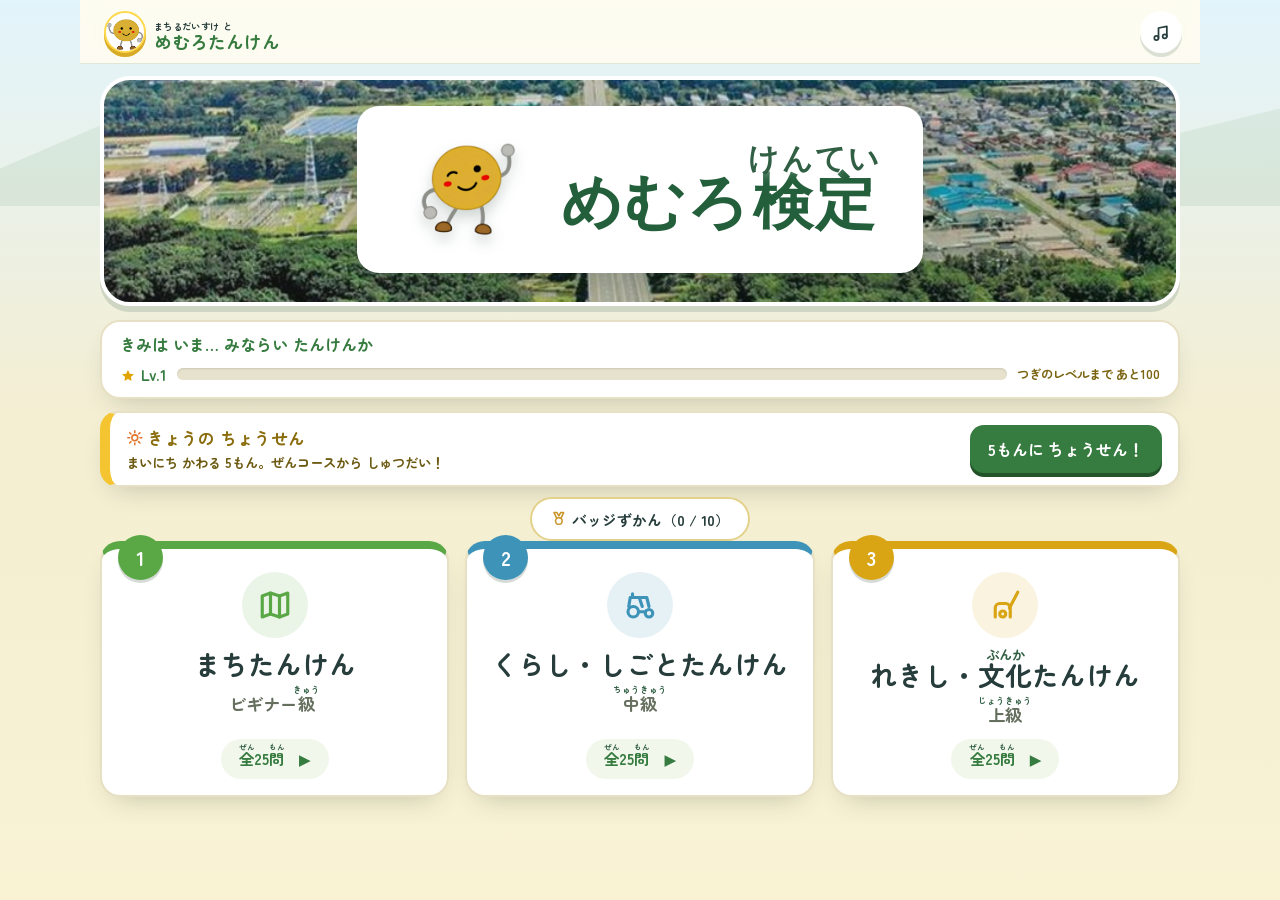
==== index.html @ 939198fa "Add files via upload" ====
<!doctype html>
<!-- ============================================================
  まちるだいすけと めむろたんけん (Phase 7・1ファイル完結版)
  この1ファイルに 見た目(CSS)・問題データ・ふりがな辞書・
  プログラムのすべてが入っています。写真は images フォルダ、
  オフライン対応は sw.js / manifest.webmanifest を使います。
  問題を直すときは「問題データ」の目印コメントを探してください。
  ============================================================ -->
<html lang="ja">
<head>
  <meta charset="utf-8">
  <meta name="viewport" content="width=device-width, initial-scale=1">
  <meta name="theme-color" content="#71b957">
  <title>まちるだいすけと めむろたんけん</title>
  <link rel="icon" type="image/png" href="icon-192.png">
  <link rel="apple-touch-icon" href="icon-192.png">
  <link rel="manifest" href="manifest.webmanifest">
  <style>
/* ============================================================
   まちるだいすけと めむろたんけん - 見た目の設定（CSS）
   ------------------------------------------------------------
   色を変えたいときは、下の :root の中の色コードを変えます。
   例) --grass: #70b957;  ← 草原の緑。#から始まる6桁が色の指定。
   ============================================================ */
:root {
  --grass: #70b957;
  --grass-dark: #367b3f;
  --cream: #fff8df;
  --sky: #8dd8ee;
  --corn: #ffd84d;
  --ink: #263d3b;
  --white: #fff;
  --red: #e96957;
  --shadow: 0 6px 0 rgba(39, 83, 61, .16);
}

* { box-sizing: border-box; }
[hidden] { display: none !important; }

html, body { min-height: 100%; }
body {
  margin: 0;
  color: var(--ink);
  background:
    linear-gradient(105deg, transparent 0 48%, rgba(107,172,78,.07) 48% 52%, transparent 52% 100%),
    linear-gradient(#dff6ff 0 34%, #f9f3d4 34% 100%);
  font-family: "Hiragino Maru Gothic ProN", "HG丸ｺﾞｼｯｸM-PRO", "UD Digi Kyokasho NK-R", Meiryo, sans-serif;
  font-size: 18px;
  font-weight: 700;
}

.sky {
  position: fixed;
  inset: 56px 0 auto;
  height: 150px;
  z-index: -1;
  opacity: .16;
  background: linear-gradient(180deg, #9fc79d, #79a884); /* 日高山脈のシルエット: しま模様→なだらかな緑へ(Phase 11) */
  clip-path: polygon(0 75%, 9% 42%, 17% 67%, 27% 25%, 39% 72%, 50% 35%, 63% 70%, 75% 18%, 87% 62%, 100% 35%, 100% 100%, 0 100%);
}

button { font: inherit; color: inherit; }
button:focus-visible, a:focus-visible { outline: 4px solid #1667c1; outline-offset: 3px; }
ruby { white-space: nowrap; ruby-align: center; }
h1, h2, p, button {
  line-break: strict;
  word-break: normal;
  word-break: keep-all;
  overflow-wrap: anywhere;
  text-wrap: pretty;
}
.skip-link { position: fixed; left: 8px; top: -60px; z-index: 99; background: #fff; padding: 10px; }
.skip-link:focus { top: 8px; }

.app-header {
  height: 64px;
  max-width: 1120px;
  margin: auto;
  padding: 8px 18px;
  display: flex;
  align-items: center;
  justify-content: space-between;
}
.brand { display: flex; gap: 8px; align-items: center; border: 0; background: transparent; text-align: left; cursor: pointer; line-height: 1.05; }
.brand-kicker { display: inline-block; font-size: .58rem; font-weight: 700; letter-spacing: .04em; }
.brand strong { color: var(--grass-dark); font-size: 1.12rem; font-weight: 800; }
.brand-mark { display: grid; place-items: center; width: 42px; height: 42px; overflow: hidden; background: #fff; border: 2px solid var(--corn); border-radius: 50%; box-shadow: 0 4px 0 #d9aa25; }
.brand-mark img { width: 115%; height: 115%; object-fit: contain; }
.icon-button { width: 42px; height: 42px; border: 0; border-radius: 50%; background: #fff; box-shadow: 0 4px 0 rgba(53,91,74,.17); cursor: pointer; }

main { min-height: calc(100vh - 64px); display: grid; place-items: center; padding: 8px 18px 18px; }
.screen { width: min(1080px, 100%); }
.top-screen { align-self: start; }
.hero {
  position: relative;
  display: grid;
  place-items: center;
  min-height: 230px;
  overflow: hidden;
  text-align: center;
  margin: 4px auto 14px;
  padding: 14px 28px 18px;
  border: 4px solid #fff;
  border-radius: 30px;
  box-shadow: var(--shadow);
  background:
    linear-gradient(110deg, rgba(255,255,255,.06), rgba(20,67,47,.24)),
    url("images/memuro-aerial.jpg") center 45% / cover no-repeat;
}
.hero::after {
  content: none;
}
.hero-center {
  position: relative;
  z-index: 1;
  display: grid;
  grid-template-columns: auto 1fr;
  align-items: center;
  width: fit-content;
  max-width: 92%;
  padding: 15px clamp(22px, 4vw, 42px);
  border: 1px solid rgba(255,255,255,.82);
  border-radius: 22px;
  text-align: left;
  background: linear-gradient(
    90deg,
    rgba(255,255,255,.18) 0%,
    rgba(255,255,255,.58) 23%,
    rgba(255,255,255,.66) 50%,
    rgba(255,255,255,.58) 77%,
    rgba(255,255,255,.18) 100%
  );
  box-shadow: 0 14px 34px rgba(24,52,43,.22);
  -webkit-backdrop-filter: blur(12px) saturate(1.12);
  backdrop-filter: blur(12px) saturate(1.12);
}
.hero-mascot {
  width: 116px;
  height: 116px;
  object-fit: contain;
  margin-right: clamp(14px, 3vw, 30px);
  filter: drop-shadow(0 7px 7px rgba(28,64,48,.22));
}
.eyebrow { margin: 0 0 4px; color: var(--grass-dark); font-size: .92rem; letter-spacing: .1em; }
h1 { margin: 0; line-height: 1.17; font-size: clamp(1.55rem, 4vw, 2.55rem); }
h1 span { color: inherit; }
.hero h1 {
  display: grid;
  gap: 2px;
  max-width: 760px;
  color: #245f3b;
  font-family: "Hiragino Maru Gothic ProN", "HG丸ｺﾞｼｯｸM-PRO", "UD Digi Kyokasho NK-R", Meiryo, sans-serif;
  font-size: clamp(2.45rem, 5.2vw, 3.75rem);
  line-height: 1.02;
  text-shadow: 0 1px 10px rgba(255,255,255,.92);
  font-feature-settings: "palt";
}
.hero-title-place {
  font-size: .54em;
  font-weight: 700;
  letter-spacing: .18em;
  color: #397250;
}
.hero-title-main {
  font-size: 1em;
  font-weight: 900;
  letter-spacing: .035em;
  white-space: nowrap;
}
.hero h1::after {
  content: none;
}

.level-grid { display: grid; grid-template-columns: repeat(3, 1fr); gap: 16px; }
.level-card {
  position: relative;
  min-height: 178px;
  padding: 23px 16px 16px;
  border: 3px solid rgba(255,255,255,.75);
  border-radius: 27px;
  box-shadow: var(--shadow);
  cursor: pointer;
  display: flex;
  flex-direction: column;
  align-items: center;
  transition: transform .15s, box-shadow .15s;
}
.level-icon { font-size: 2.2rem; filter: drop-shadow(0 3px 0 rgba(255,255,255,.65)); }
.level-card:hover { transform: translateY(-4px); box-shadow: 0 10px 0 rgba(39,83,61,.14); }
.level-card:active { transform: translateY(3px); box-shadow: 0 3px 0 rgba(39,83,61,.18); }
.beginner { background: #c9ed9d; }
.intermediate { background: #b8e8f4; }
.advanced { background: #ffe47a; }
.level-stamp { position: absolute; top: -12px; left: 16px; width: 45px; height: 45px; display: grid; place-items: center; border-radius: 50%; background: #fff; color: var(--grass-dark); font-size: 1.25rem; border: 3px dashed currentColor; transform: rotate(-8deg); }
.level-name { margin-top: 10px; font-size: clamp(1.3rem, 2.35vw, 1.68rem); line-height: 1.18; }
.level-sub { min-height: 1.5em; font-size: 1.08rem; margin: 5px 0 12px; }
.level-meta { margin-top: auto; padding: 8px 18px; background: rgba(255,255,255,.77); border-radius: 999px; font-size: .95rem; }
.resume-area { text-align: center; margin: -5px 0 10px; }
.resume-button { border: 0; border-radius: 999px; padding: 9px 22px; background: #fff; color: var(--grass-dark); box-shadow: 0 4px 0 rgba(39,83,61,.14); cursor: pointer; }

.quiz-screen { max-width: 900px; }
.progress-row { display: grid; grid-template-columns: 1fr auto 1fr; align-items: center; margin-bottom: 5px; }
.progress-row p { margin: 0; }
#questionCounter { font-size: 1.18rem; }
#scoreChip { justify-self: end; background: var(--corn); border-radius: 999px; padding: 5px 13px; }
.back-button { justify-self: start; border: 0; background: transparent; cursor: pointer; }
.progress-track { height: 9px; overflow: hidden; background: rgba(255,255,255,.8); border-radius: 999px; margin-bottom: 9px; }
#progressBar { height: 100%; width: 4%; background: linear-gradient(90deg, var(--grass), #a6d55e); border-radius: inherit; transition: width .3s; }
.question-card { background: rgba(255,255,255,.94); border: 4px solid #fff; border-radius: 27px; padding: clamp(12px, 2vw, 20px); box-shadow: var(--shadow); }
.question-main { display: grid; grid-template-columns: 1.25fr .75fr; gap: 18px; align-items: center; min-height: 155px; }
.course-label { display: inline-block; margin: 0 0 8px; padding: 5px 11px; color: var(--grass-dark); background: #e1f4ce; border-radius: 999px; font-size: .9rem; }
#questionText {
  margin: 0;
  font-size: clamp(1.55rem, 3.5vw, 2.25rem);
  line-height: 1.5;
  transition: font-size .18s ease;
}
#questionText.is-long { font-size: clamp(1.38rem, 3vw, 1.95rem); }
#questionText.is-very-long { font-size: clamp(1.2rem, 2.6vw, 1.68rem); }
.image-frame { margin: 0; height: 155px; overflow: hidden; border-radius: 19px; background: #edf4e7; border: 3px solid #e4eecf; }
.image-frame img { width: 100%; height: 100%; object-fit: cover; transition: filter .45s ease, opacity .45s ease, transform .45s ease; }
.image-frame img.map-focus { object-position: center 8%; }
.image-frame figcaption { position: absolute; right: 6px; bottom: 5px; padding: 3px 7px; color: #fff; background: rgba(24,55,42,.78); border-radius: 999px; font-size: .58rem; }
.image-frame { position: relative; }
.image-curtain {
  position: absolute;
  inset: 0;
  z-index: 2;
  display: grid;
  place-content: center;
  gap: 4px;
  text-align: center;
  color: var(--grass-dark);
  background:
    radial-gradient(circle at 20% 20%, rgba(255,255,255,.85) 0 4px, transparent 5px),
    linear-gradient(145deg, #fff8c8, #dff1c9);
  transition: opacity .35s ease, transform .35s ease;
}
.image-curtain span { font-size: 2rem; }
.image-curtain strong { font-size: .82rem; line-height: 1.35; }
.image-frame.is-covered img { filter: blur(12px); opacity: .22; transform: scale(1.08); }
.image-frame.is-covered figcaption { opacity: 0; }
.image-frame.is-revealed img { animation: photoReveal .48s ease both; }
.image-frame.is-revealed .image-curtain { opacity: 0; transform: scale(.9); pointer-events: none; }
@keyframes photoReveal {
  from { opacity: .2; transform: scale(1.08); }
  to { opacity: 1; transform: scale(1); }
}
.question-main.no-image { grid-template-columns: 1fr; min-height: 115px; text-align: center; }
.choice-list { display: grid; gap: 9px; margin-top: 12px; }
.choice-button {
  width: 100%;
  min-height: 60px;
  border: 2px solid #dbe8d2;
  border-radius: 17px;
  background: #f9fff5;
  box-shadow: 0 4px 0 #d7e3d0;
  cursor: pointer;
  text-align: left;
  padding: 10px 17px;
  font-size: 1.12rem;
  display: flex;
  align-items: center;
  gap: 12px;
  transition: transform .1s;
}
.choice-button { -webkit-tap-highlight-color: transparent; }
.choice-text {
  min-width: 0;
  line-height: 1.4;
}
.choice-button.is-long-choice { font-size: 1.02rem; }
.choice-button.is-very-long-choice { font-size: .93rem; }
@media (hover: hover) and (pointer: fine) {
  .choice-button:hover { background: #fff6c6; transform: translateY(-1px); }
}
.choice-button:active { transform: translateY(3px); box-shadow: 0 1px 0 #d7e3d0; }
.choice-button:disabled { cursor: default; }
.choice-letter { flex: 0 0 34px; width: 34px; height: 34px; display: grid; place-items: center; border-radius: 50%; color: #fff; background: var(--grass); }
.choice-button.correct { background: #dff4d1; border-color: var(--grass); }
.choice-button.wrong { background: #ffe6dd; border-color: var(--red); }
.feedback { margin: 10px auto 0; max-width: 720px; padding: 8px 16px; border-radius: 18px; background: #fff7c9; display: flex; align-items: center; gap: 10px; box-shadow: 0 4px 0 rgba(91,79,35,.13); }
.feedback-mascot {
  flex: 0 0 auto;
  width: 58px;
  height: 58px;
  object-fit: contain;
  filter: drop-shadow(0 3px 0 rgba(39,83,61,.13));
}
.feedback strong { color: var(--grass-dark); }
.feedback p { margin: 2px 0 0; font-size: .98rem; font-weight: 600; line-height: 1.5; }
.feedback strong { font-size: 1.08rem; }

.result-screen { max-width: 680px; text-align: center; }
.result-card { background: rgba(255,255,255,.95); border: 5px solid var(--corn); border-radius: 30px; padding: 22px; box-shadow: var(--shadow); }
.result-card.fail { border-color: var(--sky); }
.result-seal { width: 75px; height: 75px; display: grid; place-items: center; margin: -4px auto 5px; border: 4px dashed var(--grass); border-radius: 50%; font-size: 2.7rem; }
.result-card h2 { margin: 4px 0; font-size: clamp(1.7rem, 5vw, 2.65rem); color: var(--grass-dark); }
.score-display { display: flex; justify-content: center; align-items: baseline; gap: 7px; }
.score-display strong { font-size: 4rem; line-height: 1; color: #e09b00; }
#resultSummary { margin: 8px 0; }
.certificate { max-width: 470px; margin: 12px auto; padding: 11px; border: 5px double #d6a81d; background: #fffdf1; display: grid; gap: 5px; }
.certificate p { margin: 0; letter-spacing: .25em; }
.certificate strong { font-size: 1.2rem; }
.certificate span { font-size: .8rem; font-weight: 600; }
.result-actions { display: flex; flex-wrap: wrap; justify-content: center; gap: 9px; margin-top: 14px; }
.primary-button, .secondary-button { min-height: 45px; border-radius: 14px; padding: 9px 18px; cursor: pointer; }
.primary-button { border: 0; color: #fff; background: var(--grass-dark); box-shadow: 0 4px 0 #225329; }
.secondary-button { border: 2px solid #bdd0b7; background: #fff; }

footer { min-height: 30px; text-align: center; font-size: .72rem; color: #58705e; }
ruby { ruby-align: center; }
rt { font-size: .5em; font-weight: 700; color: #315f44; }

@media (max-width: 700px) {
  .app-header { height: 56px; padding: 6px 12px; }
  main { min-height: calc(100vh - 80px); padding: 5px 10px 12px; }
  .brand { font-size: .75rem; }
  .brand-mark, .icon-button { width: 37px; height: 37px; }
  .hero { margin-bottom: 10px; min-height: 205px; padding: 10px 16px 15px; }
  .hero-center { width: fit-content; max-width: 92%; padding: 12px 22px; }
  .hero-mascot { width: 96px; height: 96px; }
  .hero h1 { font-size: clamp(2.15rem, 7vw, 3rem); }
  .level-grid { gap: 8px; }
  .level-card { min-height: 145px; padding: 20px 7px 10px; border-radius: 20px; }
  .level-icon { font-size: 1.75rem; }
  .level-stamp { width: 36px; height: 36px; top: -7px; }
  .level-sub { font-size: .9rem; }
  .level-meta { font-size: .78rem; }
  .question-main { min-height: 120px; grid-template-columns: 1.3fr .7fr; gap: 9px; }
  .image-frame { height: 120px; border-radius: 13px; }
  .choice-list { gap: 7px; margin-top: 8px; }
  .choice-button { min-height: 54px; padding: 7px 11px; font-size: 1rem; }
  .feedback { margin-top: 7px; padding: 6px 10px; }
}

@media (max-width: 470px) {
  .hero { min-height: 175px; padding: 7px 10px 12px; }
  .hero-center { width: 94%; padding: 10px 14px; border-radius: 17px; }
  .hero-mascot { width: 74px; height: 74px; margin-right: 10px; }
  .hero h1 { font-size: clamp(1.7rem, 8vw, 2.15rem); line-height: 1.06; letter-spacing: .02em; }
  .level-grid { grid-template-columns: 1fr; }
  .level-card { min-height: 92px; padding: 12px 12px 10px 60px; align-items: flex-start; justify-content: center; }
  .level-icon { position: absolute; left: 16px; bottom: 12px; font-size: 1.65rem; }
  .level-stamp { left: 12px; top: 25px; }
  .level-name { margin-top: 0; font-size: 1.22rem; }
  .level-sub { margin: 2px 0 4px; }
  .level-meta { position: absolute; right: 9px; bottom: 9px; padding: 5px 9px; }
  .question-main { grid-template-columns: 1fr; min-height: auto; text-align: center; }
  .image-frame { height: 105px; }
  #questionText { min-height: 58px; }
  .feedback p { display: none; }
}

@media (max-height: 650px) and (min-width: 600px) {
  .app-header { height: 50px; }
  main { min-height: calc(100vh - 70px); padding-top: 2px; }
  .hero { margin: 0 auto 8px; }
  .hero { min-height: 180px; }
  .hero-mascot { width: 88px; height: 88px; }
  .hero h1 { font-size: 2.35rem; }
  .level-card { min-height: 130px; }
  .question-main { min-height: 110px; }
  .image-frame { height: 110px; }
  .choice-button { min-height: 50px; font-size: 1rem; }
}

@media (prefers-reduced-motion: reduce) {
  *, *::before, *::after { scroll-behavior: auto !important; transition: none !important; }
  .image-frame.is-revealed img { animation: none !important; }
}

/* 「つぎへ」ボタン（解説を読み終えたら自分のペースで進むためのボタン） */
.next-button {
  flex: 0 0 auto;
  margin-left: auto;
  min-height: 48px;
  padding: 9px 18px;
  border: 0;
  border-radius: 14px;
  color: #fff;
  background: var(--grass-dark);
  box-shadow: 0 4px 0 #225329;
  cursor: pointer;
  font-size: 1.02rem;
  white-space: nowrap;
}
.next-button:active { transform: translateY(2px); box-shadow: 0 2px 0 #225329; }
@media (max-width: 700px) {
  .feedback { flex-wrap: wrap; }
  .next-button { margin: 4px 0 2px auto; min-height: 44px; }
}

/* ---- Phase 2: がんばりの見える化 ---- */
.rank-title { margin: 2px 4px 8px; text-align: center; font-size: 1.02rem; color: var(--grass-dark); }
.level-record { display: block; margin-top: 4px; font-size: .82rem; color: #7a6410; }

.weak-area { margin: 16px auto 4px; max-width: 720px; padding: 12px 16px; background: #fff; border: 3px dashed var(--corn); border-radius: 18px; }
.weak-title { margin: 0; font-size: 1.1rem; color: var(--grass-dark); }
.weak-sub { margin: 3px 0 8px; font-size: .85rem; font-weight: 600; }
.weak-buttons { display: grid; gap: 8px; }
.weak-button { min-height: 48px; border: 2px solid #bdd0b7; border-radius: 14px; background: #f6fbf3; padding: 8px 14px; cursor: pointer; text-align: left; font-size: .98rem; }
.weak-button:active { transform: translateY(2px); }

.combo-chip { margin: 0; padding: 2px 10px; border-radius: 999px; background: #ffe08f; font-size: .9rem; box-shadow: 0 3px 0 rgba(91,79,35,.15); }

.certificate-name { display: flex; justify-content: center; align-items: center; gap: 6px; font-size: .9rem; }
.certificate-name input { width: 12em; max-width: 60%; min-height: 40px; border: 0; border-bottom: 2px solid #d6a81d; background: transparent; font: inherit; text-align: center; }
.certificate-name input:focus-visible { outline: 3px solid #1667c1; outline-offset: 2px; }
.certificate-date { margin: 2px 0 0; font-size: .85rem; font-weight: 600; }

.confetti { position: fixed; top: -16px; width: 10px; height: 14px; z-index: 60; pointer-events: none; border-radius: 2px; opacity: .95; animation: confetti-fall 2.2s ease-in forwards; }
@keyframes confetti-fall { to { transform: translateY(105vh) rotate(560deg); opacity: .65; } }
@media (prefers-reduced-motion: reduce) { .confetti { display: none; } }

/* ---- Phase 3: よむボタン・先生用一覧・PWA ---- */
.read-button {
  margin-top: 8px; min-height: 44px; padding: 6px 16px;
  border: 2px solid var(--grass); border-radius: 999px;
  background: #f4fbef; color: #2f6b3a; font-size: .95rem; cursor: pointer;
}
.read-button:active { transform: translateY(2px); }

.teacher-link-row { text-align: right; margin: 14px 6px 0; }
.teacher-link { background: none; border: 0; padding: 8px; color: #58755f; text-decoration: underline; cursor: pointer; font-size: .82rem; }

.teacher-screen { background: #fff; border-radius: 18px; padding: 16px 20px; }
.teacher-head { display: flex; justify-content: space-between; align-items: center; gap: 10px; flex-wrap: wrap; }
.teacher-head h2 { margin: 0; font-size: 1.15rem; }
.teacher-btn { min-height: 44px; padding: 6px 14px; border: 2px solid #bdd0b7; border-radius: 12px; background: #f6fbf3; cursor: pointer; }
.teacher-btn-primary { background: var(--grass); border-color: var(--grass); color: #fff; }
.teacher-note { font-size: .82rem; color: #667; }
.teacher-item { border-bottom: 1px dashed #ccd8c6; padding: 9px 0; font-size: .9rem; line-height: 1.7; }
.teacher-item .correct-choice { font-weight: 700; color: #2f6b3a; }
#teacherList h3 { margin: 18px 0 4px; border-left: 6px solid var(--grass); padding-left: 8px; }

@media print {
  body * { visibility: hidden; }
  #teacherScreen, #teacherScreen * { visibility: visible; }
  #teacherScreen { position: absolute; inset: 0; border-radius: 0; }
  .teacher-head button { display: none; }
}

/* ---- Phase 4: あそびごころ ---- */
.mascot-button { background: none; border: 0; padding: 0; cursor: pointer; position: relative; -webkit-tap-highlight-color: transparent; }
.mascot-button:focus-visible { outline: 3px solid #1667c1; outline-offset: 4px; border-radius: 20px; }
.hero-mascot.is-bouncing { animation: mascot-bounce .55s ease; }
@keyframes mascot-bounce {
  0% { transform: translateY(0); }
  35% { transform: translateY(-16px) rotate(-4deg); }
  65% { transform: translateY(2px) rotate(3deg); }
  100% { transform: translateY(0); }
}
.mascot-bubble {
  position: absolute; left: 50%; top: -14px; transform: translateX(-50%);
  background: #fff; color: #234; border-radius: 14px; padding: 7px 12px;
  font-size: .85rem; font-weight: 700; white-space: nowrap;
  box-shadow: 0 3px 10px rgba(30,60,30,.25); animation: bubble-pop .25s ease;
}
.mascot-bubble::after { content: ""; position: absolute; left: 50%; bottom: -7px; transform: translateX(-50%);
  border: 7px solid transparent; border-top-color: #fff; border-bottom: 0; }
@keyframes bubble-pop { from { transform: translateX(-50%) scale(.6); opacity: 0; } }
@media (prefers-reduced-motion: reduce) { .hero-mascot.is-bouncing, .mascot-bubble { animation: none; } }

.daily-card {
  margin: 12px auto 4px; max-width: 720px; padding: 12px 16px;
  background: linear-gradient(120deg, #fff4c2, #ffe9a3); border-radius: 18px;
  display: flex; align-items: center; justify-content: space-between; gap: 12px; flex-wrap: wrap;
  box-shadow: 0 4px 0 rgba(140,110,20,.18);
}
.daily-info { display: grid; gap: 2px; }
.daily-info strong { font-size: 1.05rem; }
.daily-info span { font-size: .84rem; font-weight: 600; color: #6d5a12; }
.daily-button {
  min-height: 48px; padding: 8px 18px; border: 0; border-radius: 14px;
  background: var(--grass-dark); color: #fff; font-size: 1rem; cursor: pointer;
  box-shadow: 0 4px 0 #225329;
}
.daily-button:active { transform: translateY(2px); box-shadow: 0 2px 0 #225329; }

.badge-link-row { text-align: center; margin: 10px 0 0; }
.badge-link { background: #fff; border: 2px solid #e3d18a; border-radius: 999px; min-height: 44px; padding: 6px 18px; cursor: pointer; font-size: .92rem; }
.badge-screen { background: #fff; border-radius: 18px; padding: 16px 20px; }
.badge-count { font-weight: 700; color: #6d5a12; }
.badge-grid { display: grid; grid-template-columns: repeat(auto-fill, minmax(200px, 1fr)); gap: 10px; margin-top: 10px; }
.badge-card { border: 2px solid #e8e2c8; border-radius: 16px; padding: 12px; display: grid; gap: 3px; background: #fffdf4; }
.badge-card .badge-icon { font-size: 1.9rem; }
.badge-card strong { font-size: .95rem; }
.badge-card small { color: #667; }
.badge-card.locked { filter: grayscale(1); opacity: .62; }

/* ---- Phase 5: けいけんち・カレンダー ---- */
.xp-row { display: flex; align-items: center; gap: 10px; max-width: 720px; margin: 2px auto 6px; padding: 0 6px; }
.xp-level { color: var(--grass-dark); font-size: .95rem; white-space: nowrap; }
.xp-bar { flex: 1; height: 12px; border-radius: 999px; background: #e6e2cd; overflow: hidden; box-shadow: inset 0 1px 2px rgba(0,0,0,.12); }
.xp-fill { height: 100%; width: 0; border-radius: 999px; background: linear-gradient(90deg, var(--grass), #ffd84d); transition: width .5s ease; }
.xp-next { font-size: .78rem; font-weight: 700; color: #7a6410; white-space: nowrap; }
.level-up-note { margin: 6px 0 0; font-weight: 700; color: #b07a00; }

.calendar-title { margin: 14px 0 6px; font-size: 1rem; }
.stamp-calendar { display: grid; grid-template-columns: repeat(7, 1fr); gap: 4px; max-width: 430px; }
.stamp-calendar .cal-head { text-align: center; font-size: .7rem; font-weight: 700; color: #667; }
.stamp-calendar .cal-day {
  min-height: 34px; display: grid; place-items: center; border-radius: 9px;
  background: #f6f4e8; font-size: .78rem; color: #556;
}
.stamp-calendar .cal-day.stamped { background: #ffe9a3; font-size: 1rem; }
.stamp-calendar .cal-day.today { outline: 2px solid var(--grass-dark); }
.stamp-calendar .cal-day.empty { background: transparent; }

/* ---- Phase 5: 1画面に収めるコンパクト表示(Chromebook想定) ---- */
@media (min-width: 860px) and (max-height: 880px) {
  main { padding: 4px 18px 8px; align-items: start; }
  .app-header { height: 50px; }
  .hero { min-height: 128px; margin: 2px auto 8px; padding: 8px 22px; }
  .hero-center { padding: 8px clamp(16px, 3vw, 28px); }
  .hero-mascot { width: 84px; height: 84px; }
  .eyebrow { font-size: .8rem; margin-bottom: 2px; }
  h1 { font-size: clamp(1.3rem, 3vw, 1.9rem); }
  .rank-title { margin: 0 4px 4px; font-size: .92rem; }
  .xp-row { margin: 0 auto 4px; }
  .daily-card { margin: 6px auto 2px; padding: 8px 14px; }
  .daily-info strong { font-size: .95rem; }
  .daily-button { min-height: 44px; padding: 6px 14px; }
  .badge-link-row { margin: 4px 0 0; }
  .badge-link { min-height: 38px; padding: 4px 14px; font-size: .84rem; }
  .level-grid { gap: 10px; }
  .level-card { padding: 12px 14px; }
  .weak-area { margin: 8px auto 0; padding: 8px 14px; }
  .weak-button { min-height: 44px; padding: 6px 12px; }
  .teacher-link-row { margin: 4px 6px 0; }
  .teacher-link { padding: 4px; }

  /* クイズ画面 */
  .question-card { padding: 10px 16px; }
  .image-frame { height: clamp(96px, 17vh, 150px); }
  #questionText { font-size: clamp(1.05rem, 2.3vw, 1.5rem); }
  .choice-list { grid-template-columns: repeat(3, 1fr); gap: 10px; }
  .choice-button { min-height: 56px; }
  .read-button { margin-top: 4px; min-height: 38px; padding: 4px 12px; font-size: .85rem; }
  .feedback { padding: 8px 12px; }
}

/* ============================================================
   Phase 6: 仕上げの統一(プロっぽさは「細部の揃い」から)
   ============================================================ */
/* 学習向け丸ゴシック(同梱・オフライン可) */
@font-face {
  font-family: "Zen Maru Gothic";
  src: url("zen-maru-regular.woff2") format("woff2");
  font-weight: 400; font-display: swap;
}
@font-face {
  font-family: "Zen Maru Gothic";
  src: url("zen-maru-bold.woff2") format("woff2");
  font-weight: 700; font-display: swap;
}
body { font-family: "Zen Maru Gothic", "Hiragino Maru Gothic ProN", "BIZ UDGothic", "Yu Gothic", system-ui, sans-serif; }

/* 統一トークン: 影と枠線は全カード共通に */
:root {
  --shadow-soft: 0 12px 28px -14px rgba(31, 58, 40, .30);
  --line-soft: #e7e0c4;
}
.level-card, .question-card, .daily-card, .weak-area, .teacher-screen, .badge-screen { box-shadow: var(--shadow-soft); }
.weak-area { border: 2px solid var(--line-soft); background: #fffdf4; }
.daily-card { background: #fff3bd; border: 2px solid #f0dc94; }

/* ヘッダーをうっすら固定感のある仕上がりに */
.app-header { background: rgba(255, 252, 240, .92); border-bottom: 1px solid rgba(47, 107, 58, .14); -webkit-backdrop-filter: blur(8px); backdrop-filter: blur(8px); }

/* 数字の桁ぞろえ(カウンター・スコア・けいけんち) */
#questionCounter, #scoreChip, .xp-next, .badge-count, #resultScore { font-variant-numeric: tabular-nums; }

/* マウス操作の端末だけ、カードがふわっと反応 */
@media (hover: hover) {
  .level-card, .badge-card, .daily-button, .weak-button { transition: transform .15s ease, box-shadow .15s ease; }
  .level-card:hover, .badge-card:hover { transform: translateY(-3px); }
}

/* キーボード操作の見え方を全部品で統一 */
button:focus-visible, input:focus-visible { outline: 3px solid #1667c1; outline-offset: 2px; }

/* 認定証: 金の二重枠で「ほんもの感」 */
#certificate {
  border: 3px solid #d8b64a;
  box-shadow: inset 0 0 0 4px #fffdf4, inset 0 0 0 6px #e8d296, var(--shadow-soft);
  background: linear-gradient(160deg, #fffef8, #fdf6dd);
}

/* ============================================================
   Phase 7: デザイン再構成(絵文字→統一アイコン・箱と色の整理)
   ============================================================ */
.ui-icon { width: 1.2em; height: 1.2em; vertical-align: -0.22em; margin-right: .3em; flex: 0 0 auto; }
.icon-heading { display: flex; align-items: center; gap: 2px; }

/* ステータス帯: 称号+けいけんちを1枚の白いカードに */
.status-band {
  background: #fff; border: 2px solid var(--line-soft); border-radius: 20px;
  padding: 10px 18px 12px; margin: 0 0 12px; box-shadow: var(--shadow-soft);
  display: grid; gap: 7px;
}
.status-band .rank-title { margin: 0; text-align: left; }
.status-band .xp-row { margin: 0; padding: 0; max-width: none; }

/* 幅を1本に揃える(端のガタつき解消) */
.daily-card, .weak-area { max-width: none; }

/* きょうのちょうせん: ベタ塗り→白地+コーン色の差し色 */
.daily-card { background: #fff; border: 2px solid var(--line-soft); border-left: 10px solid #f4c531; }
.daily-heading { display: flex; align-items: center; color: #8a6d0d; }
.daily-heading .ui-icon { color: #e8a713; width: 1.35em; height: 1.35em; }

/* バッジずかんリンク */
.badge-link { display: inline-flex; align-items: center; }
.badge-link .ui-icon { color: #c9962a; }

/* コースカード: ベタ塗り3色→白いカード+上端の差し色 */
.level-card.beginner { --accent: #5aa845; }
.level-card.intermediate { --accent: #3d93b8; }
.level-card.advanced { --accent: #d9a514; }
.level-card, .level-card.beginner, .level-card.intermediate, .level-card.advanced {
  background: #fff;
  border: 2px solid var(--line-soft);
  border-top: 8px solid var(--accent);
  border-radius: 20px;
}
.level-stamp {
  border: 0; transform: none; top: -14px;
  background: var(--accent); color: #fff;
  box-shadow: 0 3px 0 rgba(31, 58, 40, .18);
}
.level-icon { color: var(--accent); filter: none; }
.level-icon .ui-icon { width: 46px; height: 46px; margin: 2px 0 0; }
.level-sub { color: #66705f; }
.level-meta { background: #f2f7ec; color: var(--grass-dark); }
.level-record { color: #8a6d0d; }

/* にがてノート */
.weak-title { display: flex; align-items: center; }
.weak-title .ui-icon { color: var(--grass-dark); }

/* よむボタン */
.read-button { display: inline-flex; align-items: center; }

/* ヒーロー: 曇りガラス→くっきりした白いカードに */
.hero-center {
  background: #fff;
  border: 0;
  -webkit-backdrop-filter: none; backdrop-filter: none;
  box-shadow: 0 12px 28px rgba(24, 52, 43, .22);
}
.hero-mascot { width: 132px; height: 132px; }

/* コンパクト表示時のステータス帯 */
@media (min-width: 860px) and (max-height: 880px) {
  .status-band { padding: 7px 14px 9px; gap: 4px; margin-bottom: 8px; }
  .hero-mascot { width: 92px; height: 92px; }
}

/* ============================================================
   Phase 8: クライマックス演出と日本語改行の改善
   ============================================================ */
/* 日本語の折り返しを賢く: 見出しは行の長さを均等に、本文は最後の行が短くなりすぎないように */
h1, h2, h3, .level-name, #resultTitle, .rank-title, .weak-sub { text-wrap: balance; }
p, #resultSummary, .teacher-note, .certificate-body { text-wrap: pretty; }
.certificate-body { display: block; max-width: 26em; margin: 4px auto; text-wrap: balance; }

/* 結果画面のまちるだいすけ(絵文字サークルを卒業) */
.result-seal {
  width: 96px; height: 96px; margin: 0 auto 6px;
  border: 0; background: #fff; border-radius: 50%;
  box-shadow: 0 0 0 4px #fff, 0 0 0 7px var(--corn), 0 8px 18px rgba(31,58,40,.2);
  display: grid; place-items: center; overflow: hidden;
}
.result-seal img { width: 78%; height: 78%; object-fit: contain; }
.result-card.fail .result-seal { box-shadow: 0 0 0 4px #fff, 0 0 0 7px #cfd8c6, 0 8px 18px rgba(31,58,40,.15); }
@keyframes seal-hop { 0%{transform:translateY(0)} 30%{transform:translateY(-10px)} 60%{transform:translateY(2px)} 100%{transform:translateY(0)} }
.result-seal.is-happy { animation: seal-hop .7s ease .2s 2; }

/* 点数のカウントアップ演出 */
@keyframes score-pop { 0%{transform:scale(.7)} 70%{transform:scale(1.12)} 100%{transform:scale(1)} }
#resultScore.is-counting { display: inline-block; animation: score-pop .5s ease; }

/* レベルアップをチップ表示に */
.level-up-note {
  display: inline-block; margin: 8px auto 0; padding: 6px 16px;
  background: linear-gradient(100deg, #fff3c4, #ffe28a); border-radius: 999px;
  box-shadow: 0 3px 0 rgba(140,110,20,.25); color: #7a5b00;
}

/* 「ごうかく」はんこ: 日本の認定証らしさの決め手 */
.certificate { position: relative; }
.pass-stamp {
  position: absolute; right: 14px; bottom: 12px;
  width: 74px; height: 74px; display: grid; place-items: center;
  border: 3.5px solid #d33a2c; border-radius: 50%;
  box-shadow: inset 0 0 0 2.5px #fff, inset 0 0 0 5px #d33a2c;
  color: #d33a2c; font-weight: 700; font-size: 1.05rem; line-height: 1.15; text-align: center;
  transform: rotate(-12deg); opacity: .92; background: rgba(255,255,255,.6);
}
@keyframes stamp-in {
  0% { transform: rotate(-12deg) scale(2.1); opacity: 0; }
  60% { transform: rotate(-12deg) scale(.94); opacity: 1; }
  100% { transform: rotate(-12deg) scale(1); opacity: .92; }
}
.pass-stamp.is-stamping { animation: stamp-in .45s cubic-bezier(.2,.9,.3,1.4) .55s backwards; }
@media (max-width: 700px) { .pass-stamp { width: 60px; height: 60px; font-size: .9rem; right: 8px; bottom: 8px; } }

/* 紙吹雪v2: 大きさと形にばらつき+横に流れる */
@keyframes confetti-drift {
  to { transform: translate(var(--dx, 0px), 106vh) rotate(var(--spin, 540deg)); opacity: .6; }
}
.confetti { animation-name: confetti-drift; }
@media (prefers-reduced-motion: reduce) {
  .result-seal.is-happy, #resultScore.is-counting, .pass-stamp.is-stamping { animation: none; }
}

/* アイコンの「設計された感」: カードのアイコンを淡い色の丸チップに */
.level-icon {
  width: 66px; height: 66px; border-radius: 50%;
  display: grid; place-items: center;
  background: color-mix(in srgb, var(--accent) 13%, #fff);
}
.level-icon .ui-icon { width: 36px; height: 36px; margin: 0; }
.ui-icon { stroke-width: 2.1; }

/* ============================================================
   Phase 9: 絵文字全廃・背景と枠の質感・日本語改行の仕上げ
   ============================================================ */
/* 背景: 斜めストライプと色の段差をやめ、空→畑のなだらかなグラデーションに */
body { background: linear-gradient(180deg, #e2f4fc 0%, #f4eed2 46%, #f9f3d4 100%); line-break: strict; }

/* 結果画面: 太い黄フチ→上質な白カード(金は認定証とリングに集約) */
.result-card, .result-card.fail { border: 1px solid var(--line-soft); border-radius: 22px; box-shadow: var(--shadow-soft); background: #fff; }
.question-card { border: 1px solid var(--line-soft); border-radius: 22px; }

/* プログラムが差し込むアイコンの色と大きさ */
#scoreChip .ui-icon, .xp-level .ui-icon { color: #e0a300; width: 1.05em; height: 1.05em; }
.combo-chip .ui-icon, .daily-info .ui-icon { color: #e2762d; width: 1.05em; height: 1.05em; margin-right: .2em; }
.stamp-calendar .cal-day.stamped { color: #e8a713; }
.stamp-calendar .cal-day.stamped .ui-icon { width: 20px; height: 20px; margin: 0; }
.icon-button .ui-icon { width: 20px; height: 20px; margin: 0; }
#resultKicker .ui-icon { color: #e8a713; }

/* バッジ: 絵文字→色付きメダル(白い図案) */
.badge-medal { width: 54px; height: 54px; border-radius: 50%; background: var(--bc); color: #fff; display: grid; place-items: center; box-shadow: inset 0 -3px 0 rgba(0,0,0,.14), 0 3px 6px rgba(31,58,40,.18); }
.badge-medal .ui-icon { width: 30px; height: 30px; margin: 0; }
.badge-card.locked { filter: none; opacity: .78; }
.badge-card.locked strong { color: #8f8f85; }

/* 日本語の折り返し: 分かち書きの文は ことばのまとまりでだけ折る */
#resultSummary, #dailyStatus, .weak-sub, .rank-title, .level-sub, #feedbackTitle, .daily-heading { word-break: keep-all; overflow-wrap: break-word; }
.wb { display: inline-block; }
#feedbackText, #questionText { text-wrap: pretty; }

/* ============================================================
   Phase 10: 賞状らしい認定証と、ことばのまとまりで折り返す改行
   ============================================================ */
/* 改行: あらかじめ焼き込んだ区切り(wbr)と句読点でだけ折り返す */
#questionText, #feedbackText, #feedbackAnswer, .certificate-body {
  word-break: keep-all; overflow-wrap: break-word;
}

/* まちるだいすけの後光(全問正解のときだけ) */
.result-card { position: relative; overflow: hidden; }
.result-seal { position: relative; z-index: 1; }
.seal-rays {
  position: absolute; top: -26px; left: 50%; margin-left: -105px;
  width: 210px; height: 210px; border-radius: 50%;
  background: repeating-conic-gradient(from 0deg, rgba(240, 197, 49, .30) 0 9deg, transparent 9deg 26deg);
  -webkit-mask-image: radial-gradient(circle, #000 24%, transparent 68%);
  mask-image: radial-gradient(circle, #000 24%, transparent 68%);
  opacity: 0; pointer-events: none;
}
.seal-rays.show { opacity: 1; animation: rays-spin 16s linear infinite; }
@keyframes rays-spin { to { transform: rotate(360deg); } }

/* 認定証: 賞状の文法(飾り枠・ロゼット・すかし・光) */
.certificate {
  position: relative; overflow: hidden;
  padding: 20px 24px 18px; border-width: 4px;
  box-shadow: inset 0 0 0 5px #fffdf4, inset 0 0 0 7px #e2c169, var(--shadow-soft);
}
.certificate > * { position: relative; z-index: 1; }
.cert-corner { position: absolute; top: 10px; left: 10px; width: 24px; height: 24px; z-index: 1; }
.cert-corner::before { content: ""; position: absolute; inset: 0; border-top: 2px solid #c9a227; border-left: 2px solid #c9a227; }
.cert-corner::after { content: ""; position: absolute; top: 4px; left: 4px; width: 6px; height: 6px; background: #c9a227; transform: rotate(45deg); }
.cert-corner.tr { left: auto; right: 10px; transform: scaleX(-1); }
.cert-corner.bl { top: auto; bottom: 10px; transform: scaleY(-1); }
.cert-corner.br { top: auto; left: auto; right: 10px; bottom: 10px; transform: scale(-1); }
.cert-rosette { position: absolute; top: -4px; left: 16px; width: 46px; color: #c9a227; z-index: 2; filter: drop-shadow(0 2px 2px rgba(90, 60, 0, .25)); }
.cert-watermark { position: absolute; inset: 0; display: grid; place-items: center; color: #8a6d0d; opacity: .07; z-index: 0; pointer-events: none; }
.cert-watermark svg { width: 46%; height: auto; }

/* 登場時に光がスッと走る */
.certificate::after {
  content: ""; position: absolute; top: -10%; bottom: -10%; left: -60%; width: 38%;
  background: linear-gradient(100deg, transparent, rgba(255, 255, 255, .9), transparent);
  transform: skewX(-16deg); z-index: 2; pointer-events: none;
  animation: cert-shine 1.1s ease .9s both;
}
@keyframes cert-shine { to { left: 130%; } }

/* はんこの格上げ: ひと回り大きく・深い朱色・少し傾いて堂々と */
.pass-stamp {
  width: 86px; height: 86px; right: 16px; bottom: 14px;
  border-color: #c9302c; color: #c9302c; font-size: 1.2rem;
  border-width: 4px;
  box-shadow: inset 0 0 0 3px #fffdf4, inset 0 0 0 5.5px #c9302c;
  background: rgba(255, 253, 244, .55);
}
@media (max-width: 700px) { .pass-stamp { width: 66px; height: 66px; font-size: .95rem; } }
@media (prefers-reduced-motion: reduce) {
  .seal-rays.show { animation: none; }
  .certificate::after { animation: none; left: 130%; }
}

/* ============================================================
   Phase 11: はんこ位置の修正・すかし調整・あそんだ日スタンプ
   ============================================================ */
/* はんこを定位置(右下)へ戻す(Phase10の重ね順指定が上書きしていたバグの修正) */
.certificate > .pass-stamp { position: absolute; z-index: 1; }

/* すかしはもっと控えめに(「謎の線」に見えない濃さへ) */
.cert-watermark { opacity: .045; }
.cert-watermark svg { width: 34%; }

/* あそんだ日(芽)ときょうのちょうせん(太陽) */
.stamp-calendar .cal-day.played { background: #e9f4e2; color: #5aa845; }
.stamp-calendar .cal-day.played .ui-icon { width: 18px; height: 18px; margin: 0; }
.calendar-legend { display: flex; gap: 16px; margin: 8px 0 0; font-size: .8rem; font-weight: 700; color: #5d6b57; }
.calendar-legend .lg { display: inline-flex; align-items: center; }
.calendar-legend .lg-sun .ui-icon { color: #e8a713; }
.calendar-legend .lg-sprout .ui-icon { color: #5aa845; }

</style>
</head>
<body>
  <a class="skip-link" href="#main">メインへ いどう</a>
  <div class="sky" aria-hidden="true"></div>

  <header class="app-header">
    <button id="homeButton" class="brand" type="button" aria-label="トップに もどる">
      <span class="brand-mark"><img src="images/machiru-front.png" alt=""></span>
      <span><small class="brand-kicker">まちるだいすけ と</small><br><strong>めむろたんけん</strong></span>
    </button>
    <button id="soundButton" class="icon-button" type="button" aria-pressed="true" aria-label="こうかおんを きる"><svg class="ui-icon ic-note" viewBox="0 0 24 24" fill="none" stroke="currentColor" stroke-width="2" stroke-linecap="round" stroke-linejoin="round" aria-hidden="true"><path d="M9 18V6l10-2v12"/><circle cx="6.5" cy="18" r="2.5"/><circle cx="16.5" cy="16" r="2.5"/></svg></button>
  </header>

  <main id="main">
    <section id="topScreen" class="screen top-screen">
      <div class="hero">
        <div class="hero-center">
          <button id="mascotButton" class="mascot-button" type="button" aria-label="まちるだいすけに タッチ">
            <img class="hero-mascot" src="images/machiru-wave.png" alt="手を上げる まちるだいすけ">
            <span id="mascotBubble" class="mascot-bubble" role="status" hidden></span>
          </button>
          <h1>
            <span class="hero-title-main">めむろ<ruby>検定<rt>けんてい</rt></ruby></span>
          </h1>
        </div>
      </div>

      <div id="resumeArea" class="resume-area" hidden>
        <button id="resumeButton" class="resume-button" type="button">前のつづきから</button>
      </div>

      <div class="status-band">
        <p id="rankTitle" class="rank-title" aria-live="polite"></p>
        <div class="xp-row" aria-label="けいけんち">
          <strong id="xpLevel" class="xp-level"></strong>
          <div class="xp-bar" aria-hidden="true"><div id="xpFill" class="xp-fill"></div></div>
          <span id="xpNext" class="xp-next"></span>
        </div>
      </div>

      <div id="dailyCard" class="daily-card">
        <div class="daily-info">
          <strong class="daily-heading"><svg class="ui-icon" viewBox="0 0 24 24" fill="none" stroke="currentColor" stroke-width="2" stroke-linecap="round" stroke-linejoin="round" aria-hidden="true"><circle cx="12" cy="12" r="4"/><path d="M12 2.5v2.5M12 19v2.5M2.5 12H5M19 12h2.5M5 5l1.8 1.8M17.2 17.2 19 19M19 5l-1.8 1.8M6.8 17.2 5 19"/></svg>きょうの ちょうせん</strong>
          <span id="dailyStatus"></span>
        </div>
        <button id="dailyButton" class="daily-button" type="button">5もんに ちょうせん！</button>
      </div>

      <p class="badge-link-row"><button id="badgeLinkButton" class="badge-link" type="button"><svg class="ui-icon" viewBox="0 0 24 24" fill="none" stroke="currentColor" stroke-width="2" stroke-linecap="round" stroke-linejoin="round" aria-hidden="true"><circle cx="12" cy="15" r="4.5"/><path d="M9 11 5.5 3.5h4L12 8l2.5-4.5h4L15 11"/></svg><span id="badgeLinkLabel">バッジずかん</span></button></p>

      <div class="level-grid" aria-label="コースをえらぶ">
        <button class="level-card beginner" type="button" data-level="beginner">
          <span class="level-stamp">1</span>
          <span class="level-icon" aria-hidden="true"><svg class="ui-icon" viewBox="0 0 24 24" fill="none" stroke="currentColor" stroke-width="2" stroke-linecap="round" stroke-linejoin="round" aria-hidden="true"><path d="M9 4 3.5 6v14L9 18l6 2 5.5-2V4L15 6 9 4z"/><path d="M9 4v14M15 6v14"/></svg></span>
          <span class="level-name">まちたんけん</span>
          <span class="level-sub">ビギナー級</span>
          <span class="level-meta">全25問　▶</span>
          <span class="level-record" hidden></span>
        </button>
        <button class="level-card intermediate" type="button" data-level="intermediate">
          <span class="level-stamp">2</span>
          <span class="level-icon" aria-hidden="true"><svg class="ui-icon" viewBox="0 0 24 24" fill="none" stroke="currentColor" stroke-width="2" stroke-linecap="round" stroke-linejoin="round" aria-hidden="true"><circle cx="7.5" cy="16.5" r="3.5"/><circle cx="18" cy="17.5" r="2.5"/><path d="M11 16.5h4.5M4.5 13l1-6h6l2 6M12.5 7h4l1.5 6M7 7V4.5"/></svg></span>
          <span class="level-name">くらし・しごとたんけん</span>
          <span class="level-sub">中級</span>
          <span class="level-meta">全25問　▶</span>
          <span class="level-record" hidden></span>
        </button>
        <button class="level-card advanced" type="button" data-level="advanced">
          <span class="level-stamp">3</span>
          <span class="level-icon" aria-hidden="true"><svg class="ui-icon" viewBox="0 0 24 24" fill="none" stroke="currentColor" stroke-width="2" stroke-linecap="round" stroke-linejoin="round" aria-hidden="true"><path d="M5.5 20v-6a3 3 0 0 1 3-3h4a3 3 0 0 1 3 3v6"/><circle cx="10.5" cy="18" r="2"/><path d="M20.5 3.5 15 14"/></svg></span>
          <span class="level-name">れきし・文化たんけん</span>
          <span class="level-sub">上級</span>
          <span class="level-meta">全25問　▶</span>
          <span class="level-record" hidden></span>
        </button>
      </div>

      <div id="weakArea" class="weak-area" hidden>
        <h2 class="weak-title"><svg class="ui-icon" viewBox="0 0 24 24" fill="none" stroke="currentColor" stroke-width="2" stroke-linecap="round" stroke-linejoin="round" aria-hidden="true"><rect x="5.5" y="3.5" width="13" height="17" rx="2"/><path d="M9.5 3.5v17M13 8.5h3M13 12.5h3"/></svg>にがてノート</h2>
        <p class="weak-sub">まちがえた もんだいに、もういちど ちょうせんできるよ</p>
        <div id="weakButtons" class="weak-buttons"></div>
      </div>

      <p id="teacherLinkRow" class="teacher-link-row" hidden>
        <button id="teacherLinkButton" class="teacher-link" type="button">先生用：問題一覧（印刷）</button>
      </p>

    </section>

    <section id="quizScreen" class="screen quiz-screen" hidden>
      <div class="progress-row">
        <button id="quitButton" class="back-button" type="button">‹ やめる</button>
        <p id="questionCounter" aria-live="polite">第1問 / 25問</p>
        <p id="comboChip" class="combo-chip" hidden></p>
        <p id="scoreChip"></p>
      </div>
      <div class="progress-track" role="progressbar" aria-label="クイズの進み具合" aria-valuemin="0" aria-valuemax="25" aria-valuenow="1">
        <div id="progressBar"></div>
      </div>

      <article class="question-card">
        <div class="question-main">
          <div>
            <p id="levelLabel" class="course-label"></p>
            <h2 id="questionText"></h2>
            <button id="readButton" class="read-button" type="button" aria-label="もんだいを こえで よむ"><svg class="ui-icon" viewBox="0 0 24 24" fill="none" stroke="currentColor" stroke-width="2" stroke-linecap="round" stroke-linejoin="round" aria-hidden="true"><path d="M4 10v4h3l4.5 4V6L7 10H4z"/><path d="M15 9.5a3.5 3.5 0 0 1 0 5M17.5 7a7 7 0 0 1 0 10"/></svg>よむ</button>
          </div>
          <figure id="imageFrame" class="image-frame">
            <img id="questionImage" alt="">
            <figcaption id="imageCredit">写真：地域学習書「めむろ学」</figcaption>
            <div id="imageCurtain" class="image-curtain" aria-hidden="true">
              <span><svg class="ui-icon" viewBox="0 0 24 24" fill="none" stroke="currentColor" stroke-width="2" stroke-linecap="round" stroke-linejoin="round" aria-hidden="true"><circle cx="10.5" cy="10.5" r="6"/><path d="m15.5 15.5 5 5"/></svg></span>
              <strong>こたえの あとで<br>しゃしんが ひらくよ</strong>
            </div>
          </figure>
        </div>
        <div id="choiceList" class="choice-list" role="group" aria-label="答えをえらぶ"></div>
      </article>

      <div id="feedback" class="feedback" role="status" aria-live="assertive" hidden>
        <img id="feedbackMascot" class="feedback-mascot" src="images/machiru-wave.png" alt="">
        <div>
          <strong id="feedbackTitle"></strong>
          <p id="feedbackText"></p>
        </div>
        <button id="nextButton" class="next-button" type="button">つぎへ ▶</button>
      </div>
    </section>

    <section id="resultScreen" class="screen result-screen" hidden>
      <div id="resultCard" class="result-card">
        <span id="sealRays" class="seal-rays" aria-hidden="true"></span>
        <div id="resultSeal" class="result-seal" aria-hidden="true">
          <img src="images/machiru-front.png" alt="">
        </div>
        <p id="resultKicker" class="eyebrow"></p>
        <h2 id="resultTitle"></h2>
        <div class="score-display"><strong id="resultScore">0</strong><span>/ 25点</span></div>
        <p id="resultSummary"></p>
          <p id="levelUpNote" class="level-up-note" hidden></p>
        <div id="certificate" class="certificate" hidden>
          <span class="cert-rosette" aria-hidden="true"><svg viewBox="0 0 48 66" fill="currentColor"><path d="M18 40 13 64l11-7 11 7-5-24z" opacity=".85"/><path d="M24 2l3.4 3 4.4-1.2 1.5 4.3 4.5.9-.7 4.5 3.6 2.8-2.7 3.7 1.8 4.2-4.2 1.8-.4 4.5-4.5-.3-2.6 3.8L24 36l-4.1 2-2.6-3.8-4.5.3-.4-4.5-4.2-1.8 1.8-4.2-2.7-3.7 3.6-2.8-.7-4.5 4.5-.9 1.5-4.3L20.6 5z"/><circle cx="24" cy="19" r="8.5" fill="#fffdf1"/><circle cx="24" cy="19" r="6" /></svg></span>
          <span class="cert-corner tl" aria-hidden="true"></span><span class="cert-corner tr" aria-hidden="true"></span><span class="cert-corner bl" aria-hidden="true"></span><span class="cert-corner br" aria-hidden="true"></span>
          <span class="cert-watermark" aria-hidden="true"><svg viewBox="0 0 64 64" fill="none" stroke="currentColor" stroke-width="2" stroke-linecap="round"><path d="M32 58V20"/><path d="M32 34c-7 0-11-4-11-11 7 0 11 4 11 11zM32 34c7 0 11-4 11-11-7 0-11 4-11 11zM32 24c-6 0-10-4-10-10 6 0 10 4 10 10zM32 24c6 0 10-4 10-10-6 0-10 4-10 10zM32 15c-4-1-6-4-6-9 5 1 7 4 6 9z"/></svg></span>
          <p>認 定 証</p>
          <strong id="certificateCourse"></strong>
          <span class="certificate-body">芽室町のことをよく学び、全問正解したことを認定します。</span>
          <label class="certificate-name">なまえ <input id="certificateName" type="text" maxlength="12" placeholder="ここに かいてね" autocomplete="off"></label>
          <p id="certificateDate" class="certificate-date"></p>
          <span id="passStamp" class="pass-stamp" aria-hidden="true">ごう<br>かく</span>
        </div>
        <div class="result-actions">
          <button id="retryButton" class="primary-button" type="button">もう一度挑戦</button>
          <button id="reviewButton" class="secondary-button" type="button">まちがい復習</button>
          <button id="resultHomeButton" class="secondary-button" type="button">トップに戻る</button>
        </div>
      </div>
    </section>

    <section id="badgeScreen" class="screen badge-screen" hidden>
      <div class="teacher-head">
        <button id="badgeBackButton" class="teacher-btn" type="button">← もどる</button>
        <h2 class="icon-heading"><svg class="ui-icon" viewBox="0 0 24 24" fill="none" stroke="currentColor" stroke-width="2" stroke-linecap="round" stroke-linejoin="round" aria-hidden="true"><circle cx="12" cy="15" r="4.5"/><path d="M9 11 5.5 3.5h4L12 8l2.5-4.5h4L15 11"/></svg>バッジずかん</h2>
        <span id="badgeCount" class="badge-count"></span>
      </div>
      <p class="teacher-note">たんけんを がんばると、バッジが あつまるよ。</p>
      <h3 class="calendar-title icon-heading"><svg class="ui-icon" viewBox="0 0 24 24" fill="none" stroke="currentColor" stroke-width="2" stroke-linecap="round" stroke-linejoin="round" aria-hidden="true"><circle cx="12" cy="12" r="4"/><path d="M12 2.5v2.5M12 19v2.5M2.5 12H5M19 12h2.5M5 5l1.8 1.8M17.2 17.2 19 19M19 5l-1.8 1.8M6.8 17.2 5 19"/></svg>こんげつの スタンプ</h3>
      <div id="stampCalendar" class="stamp-calendar" aria-label="こんげつの きろく"></div>
      <p class="calendar-legend"><span class="lg lg-sun"><svg class="ui-icon" viewBox="0 0 24 24" fill="none" stroke="currentColor" stroke-width="2" stroke-linecap="round" aria-hidden="true"><circle cx="12" cy="12" r="5" fill="currentColor" stroke="none"/><path d="M12 3v2.2M12 18.8V21M3 12h2.2M18.8 12H21M5.6 5.6l1.6 1.6M16.8 16.8l1.6 1.6M18.4 5.6l-1.6 1.6M7.2 16.8l-1.6 1.6"/></svg>きょうの ちょうせん クリア</span><span class="lg lg-sprout"><svg class="ui-icon" viewBox="0 0 24 24" fill="none" stroke="currentColor" stroke-width="2" stroke-linecap="round" stroke-linejoin="round" aria-hidden="true"><path d="M12 21v-7"/><path d="M12 14C7.5 14 4.5 11 4.5 6.5 9 6.5 12 9.5 12 14z"/><path d="M12 14c4.5 0 7.5-3 7.5-7.5C15 6.5 12 9.5 12 14z"/></svg>あそんだ ひ</span></p>
      <div id="badgeGrid" class="badge-grid"></div>
    </section>

    <section id="teacherScreen" class="screen teacher-screen" hidden>
      <div class="teacher-head">
        <button id="teacherBackButton" class="teacher-btn" type="button">← もどる</button>
        <h2>もんだい いちらん（せんせいよう）</h2>
        <button id="printButton" class="teacher-btn teacher-btn-primary" type="button"><svg class="ui-icon" viewBox="0 0 24 24" fill="none" stroke="currentColor" stroke-width="2" stroke-linecap="round" stroke-linejoin="round" aria-hidden="true"><path d="M7 8V3.5h10V8M5.5 8h13a2 2 0 0 1 2 2v6h-4"/><path d="M7 13.5h10v7H7z"/></svg>いんさつ</button>
      </div>
      <p class="teacher-note">この一覧は index.html 内の問題データから自動生成されます。★が正解、（　）内は出典です。</p>
      <div id="teacherList"></div>
    </section>

  </main>

  <script>
/* ============================================================
   ふりがな辞書（kidTextMap）
   ------------------------------------------------------------
   「画面に出る元の文」→「3年生までの漢字＋読みがな付きの表示」
   の対応表です。

   【編集のルール】
   1. 左側(キー)は、data.js に書いた文と「一字一句」同じにする
      こと。1文字でも違うと、ふりがなが付かずそのまま表示されます。
   2. 読みがなは <ruby>漢字<rt>よみ</rt></ruby> の形で書きます。
   3. 編集したら『ふりがな監修チェックリスト.xlsx』にも追記して、
      読みの監修を受けてください。
   ============================================================ */
"use strict";

// 3年生までの漢字だけを残し、残した漢字には読みがなを付けた表示データ。
const kidTextMap = Object.freeze({"/ 25点":"/ 25<ruby>点<rt>てん</rt></ruby>","110番につながるのは？":"110<ruby>番<rt>ばん</rt></ruby>に<wbr>つながるのは？","119番につながるのは？":"119<ruby>番<rt>ばん</rt></ruby>に<wbr>つながるのは？","1600年":"1600<ruby>年<rt>ねん</rt></ruby>","1800年":"1800<ruby>年<rt>ねん</rt></ruby>","1800年の十勝川調査の地図に「メモロ」と記されました。":"1800<ruby>年<rt>ねん</rt></ruby>の<wbr><ruby>十勝川<rt>とかちがわ</rt></ruby>ちょうさの<wbr><ruby>地図<rt>ちず</rt></ruby>に<wbr>「メモロ」と<wbr><ruby>記さ<rt>しるさ</rt></ruby>れました。","1807年":"1807<ruby>年<rt>ねん</rt></ruby>","1858年":"1858<ruby>年<rt>ねん</rt></ruby>","1900年":"1900<ruby>年<rt>ねん</rt></ruby>","1900年に戸長役場が置かれ、行政の中心となりました。":"1900<ruby>年<rt>ねん</rt></ruby>に<wbr><ruby>戸長<rt>こちょう</rt></ruby><ruby>役場<rt>やくば</rt></ruby>が<wbr>おかれ、<wbr>ぎょうせいの<wbr><ruby>中心<rt>ちゅうしん</rt></ruby>と<wbr>なりました。","1906年":"1906<ruby>年<rt>ねん</rt></ruby>","1907年":"1907<ruby>年<rt>ねん</rt></ruby>","1942年":"1942<ruby>年<rt>ねん</rt></ruby>","1942年に町制が施行され、芽室町になりました。":"1942<ruby>年<rt>ねん</rt></ruby>に<wbr>ちょう<wbr>せいが<wbr>しこうされ、<wbr>めむろ<ruby>町<rt>まち</rt></ruby>に<wbr>なりました。","1945年":"1945<ruby>年<rt>ねん</rt></ruby>","1958年":"1958<ruby>年<rt>ねん</rt></ruby>","1992年":"1992<ruby>年<rt>ねん</rt></ruby>","2000年":"2000<ruby>年<rt>ねん</rt></ruby>","2007年":"2007<ruby>年<rt>ねん</rt></ruby>","2008年":"2008<ruby>年<rt>ねん</rt></ruby>","2020年":"2020<ruby>年<rt>ねん</rt></ruby>","25もん すべてせいかい！ めむろちょうの たんけんめいじんです。":"25もん すべて<wbr>せいかい！<wbr> めむろちょうの<wbr> たんけんめいじんです。","JAは農家の仕事や農産物の流通を支えます。":"JAは<wbr><ruby>農家<rt>のうか</rt></ruby>の<wbr><ruby>仕事<rt>しごと</rt></ruby>やのうさんぶつの<wbr><ruby>流通<rt>りゅうつう</rt></ruby>を<wbr>ささえます。","JR根室本線の芽室駅があります。写真は開業したころの芽室駅です。":"JR<ruby>根室<rt>ねむろ</rt></ruby><ruby>本線<rt>ほんせん</rt></ruby>の<wbr>めむろ<ruby>駅<rt>えき</rt></ruby>が<wbr>あります。<wbr><ruby>写真<rt>しゃしん</rt></ruby>は<wbr><ruby>開業<rt>かいぎょう</rt></ruby>したころの<wbr>めむろ<ruby>駅<rt>えき</rt></ruby>です。","Reduceは、ごみを減らす工夫です。":"Reduceは、<wbr>ごみを<wbr>へらすく<wbr>ふうです。","Refuseは、不要な物をことわることです。":"Refuseは、<wbr>ふような<wbr><ruby>物<rt>もの</rt></ruby>を<wbr>ことわる<wbr>ことです。","‹ やめる":"‹ やめる","「メム・オロ」に近い意味は？":"「メム・オロ」に<wbr><ruby>近い<rt>ちかい<wbr></rt></ruby><ruby>意味<rt>いみ</rt></ruby>は？","「芽室」の名のもとになったアイヌ語は？":"「めむろ」の<wbr><ruby>名<rt>な</rt></ruby>の<wbr>もとになった<wbr>アイヌ<ruby>語<rt>ご</rt></ruby>は？","いい調子！":"いい<ruby>調子<rt>ちょうし</rt></ruby>！","いつ起きるか分からない火事や救急に備えます。":"いつ<wbr><ruby>起き<rt>おき</rt></ruby>るか<wbr><ruby>分か<rt>わか</rt></ruby>らない<wbr><ruby>火事<rt>かじ</rt></ruby>やきゅうきゅうに<wbr>そなえます。","いろいろな人の意見を聞く":"いろいろな<wbr><ruby>人<rt>ひと</rt></ruby>の<wbr><ruby>意見<rt>いけん</rt></ruby>を<wbr><ruby>聞く<rt>きく</rt></ruby>","うわさだけ":"うわさだけ","きみも芽室町の":"きみもめむろ<ruby>町<rt>まち</rt></ruby>の","きれいにした水が水道管で家や学校へ届きます。":"きれいに<wbr>した<wbr><ruby>水<rt>みず</rt></ruby>が<wbr>すい<wbr>どうかんで<wbr><ruby>家<rt>いえ</rt></ruby>や<wbr><ruby>学校<rt>がっこう</rt></ruby>へと<wbr>どきます。","くらしを良くする話し合いに大切なのは？":"くらしを<wbr>よく<wbr>する<wbr><ruby>話し合い<rt>はなしあい</rt></ruby>に<wbr><ruby>大切<rt>たいせつ</rt></ruby>なのは？","くらし・しごと":"くらし・しごと","くらし・しごとたんけん":"くらし・しごとたんけん","くりりんセンターで燃やすごみの熱は？":"くりりんセンターでもやすごみの<wbr>ねつは？","こうかおんを きる":"こうかおんを きる","こうかおんを つける":"こうかおんを つける","ここまでの きろくを のこして、トップに もどりますか？":"ここまでの<wbr> きろくを<wbr> の<wbr>こして、<wbr>トップに<wbr> も<wbr>どりますか？","ごみそのものを減らす4Rは？":"ごみその<wbr>ものを<wbr>へらす4Rは？","ごみになる物を受け取らない4Rは？":"ごみに<wbr>なる<ruby>物<rt>もの</rt></ruby>を<wbr><ruby>受け取ら<rt>うけとら</rt></ruby>ない<wbr>4Rは？","ごみを決められた日に出すのはなぜ？":"ごみを<wbr><ruby>決め<rt>きめ</rt></ruby>られた<wbr><ruby>日<rt>ひ</rt></ruby>に<wbr><ruby>出す<rt>だす</rt></ruby>のは<wbr>なぜ？","ごみを燃やした熱を利用して電気を作ります。":"ごみを<wbr>もやした<wbr>ねつをりようして<wbr><ruby>電気<rt>でんき</rt></ruby>を<wbr><ruby>作り<rt>つくり</rt></ruby>ます。","ごみを燃やす":"ごみをもやす","ごみ収集車":"ごみしゅうしゅうしゃ","じゃがいもの別のよび方は？":"じゃが<wbr>い<wbr>ものべつの<wbr>よび<ruby>方は<rt>かたは</rt></ruby>？","すごい！":"すごい！","そのまま捨てる":"そのまますてる","たまねぎ":"たまねぎ","たんけんクリア！":"たんけんクリア！","たんけん名人":"たんけん<ruby>名人<rt>めいじん</rt></ruby>","たんけん（上級）":"たんけん（<ruby>上級<rt>じょうきゅう</rt></ruby>）","たんけん（中級）":"たんけん（<ruby>中級<rt>ちゅうきゅう</rt></ruby>）","だいじょうぶ、発見できたね！":"だいじょうぶ、<wbr><ruby>発見<rt>はっけん</rt></ruby>できたね！","だれにも聞かない":"だれにも<ruby>聞か<rt>きか</rt></ruby>ない","てん菜":"てんさい","てん菜は砂糖の大切な原料です。":"てんさいは<wbr>さとうの<wbr><ruby>大切<rt>たいせつ</rt></ruby>な<wbr>げんりょうです。","てん菜（ビート）":"てんさい（ビート）","になろう！":"になろう！","ねぶただけ":"ねぶただけ","ねんりんでは芽室の歴史やくらしを学べます。":"ねんりんでは<wbr>めむろのれきしやくらしを<wbr><ruby>学べ<rt>まなべ</rt></ruby>ます。","ばれいしょ":"ばれいしょ","ばれいしょは、じゃがいものことです。":"ばれいしょは、<wbr>じゃが<wbr>い<wbr>もの<wbr>ことです。","ふだんの練習が、いざという時の安全につながります。":"ふだんの<wbr><ruby>練習<rt>れんしゅう</rt></ruby>が、<wbr>いざと<wbr>いう<wbr><ruby>時の<rt>ときの<wbr></rt></ruby><ruby>安全<rt>あんぜん</rt></ruby>に<wbr>つながります。","ふるさと歴史館ねんりん":"ふるさとれきしかんねんりん","ぼくといっしょに、3つのコースをたんけんしよう！":"ぼくと<wbr>いっしょに、<wbr>3つの<wbr>コースを<wbr>たんけんしよう！","まちがい復習":"まちがいふくしゅう","まちたんけん":"まちたんけん","まとめて伝えることで、文化を知る人が増えます。":"まとめて<wbr>つたえる<wbr>ことで、<wbr><ruby>文化<rt>ぶんか</rt></ruby>を<wbr><ruby>知る<wbr>人<rt>しるひと</rt></ruby>が<wbr>ふえます。","めむろたんけん":"めむろたんけん","めむろちょうの はたけと ひだかさんみゃくの イメージ（しゃしん じゅんびちゅう）":"めむろちょうの<wbr> は<wbr>たけと<wbr> ひだかさんみゃくの<wbr> イメージ<wbr>（しゃしん<wbr> じゅんびちゅう）","めむろ学 p.104–117":"めむろ<ruby>学<rt>がく</rt></ruby> p.104–117","めむろ学 p.108":"めむろ<ruby>学<rt>がく</rt></ruby> p.108","めむろ学 p.115":"めむろ<ruby>学<rt>がく</rt></ruby> p.115","めむろ学 p.140–143":"めむろ<ruby>学<rt>がく</rt></ruby> p.140–143","めむろ学 p.142–159":"めむろ<ruby>学<rt>がく</rt></ruby> p.142–159","めむろ学 p.142–159・町公式「芽室町について」":"めむろ<ruby>学<rt>がく</rt></ruby> p.142–159・<ruby>町<rt>まち</rt></ruby><ruby>公式<rt>こうしき<wbr></rt></ruby>「めむろ<ruby>町<rt>まち</rt></ruby>に<wbr>ついて」","めむろ学 p.142–169":"めむろ<ruby>学<rt>がく</rt></ruby> p.142–169","めむろ学 p.148–153":"めむろ<ruby>学<rt>がく</rt></ruby> p.148–153","めむろ学 p.14–15":"めむろ<ruby>学<rt>がく</rt></ruby> p.14–15","めむろ学 p.14–17":"めむろ<ruby>学<rt>がく</rt></ruby> p.14–17","めむろ学 p.14–23":"めむろ<ruby>学<rt>がく</rt></ruby> p.14–23","めむろ学 p.160–169・町公式「町の紹介」":"めむろ<ruby>学<rt>がく</rt></ruby> p.160–169・<ruby>町<rt>まち</rt></ruby><ruby>公式<rt>こうしき<wbr></rt></ruby>「<ruby>町<rt>まち</rt></ruby>の<wbr>しょうかい」","めむろ学 p.160–177":"めむろ<ruby>学<rt>がく</rt></ruby> p.160–177","めむろ学 p.16–19":"めむろ<ruby>学<rt>がく</rt></ruby> p.16–19","めむろ学 p.16・町公式「農業の概要」":"めむろ<ruby>学<rt>がく</rt></ruby> p.16・<ruby>町<rt>まち</rt></ruby><ruby>公式<rt>こうしき<wbr></rt></ruby>「<ruby>農業<rt>のうぎょう</rt></ruby>のが<wbr>いよう」","めむろ学 p.178–191":"めむろ<ruby>学<rt>がく</rt></ruby> p.178–191","めむろ学 p.188–191":"めむろ<ruby>学<rt>がく</rt></ruby> p.188–191","めむろ学 p.20–23":"めむろ<ruby>学<rt>がく</rt></ruby> p.20–23","めむろ学 p.24–25":"めむろ<ruby>学<rt>がく</rt></ruby> p.24–25","めむろ学 p.26–31":"めむろ<ruby>学<rt>がく</rt></ruby> p.26–31","めむろ学 p.26–35":"めむろ<ruby>学<rt>がく</rt></ruby> p.26–35","めむろ学 p.26–37":"めむろ<ruby>学<rt>がく</rt></ruby> p.26–37","めむろ学 p.26–49":"めむろ<ruby>学<rt>がく</rt></ruby> p.26–49","めむろ学 p.30–37":"めむろ<ruby>学<rt>がく</rt></ruby> p.30–37","めむろ学 p.34–39":"めむろ<ruby>学<rt>がく</rt></ruby> p.34–39","めむろ学 p.40–49":"めむろ<ruby>学<rt>がく</rt></ruby> p.40–49","めむろ学 p.50–59":"めむろ<ruby>学<rt>がく</rt></ruby> p.50–59","めむろ学 p.50–69":"めむろ<ruby>学<rt>がく</rt></ruby> p.50–69","めむろ学 p.58–61":"めむろ<ruby>学<rt>がく</rt></ruby> p.58–61","めむろ学 p.62–69":"めむろ<ruby>学<rt>がく</rt></ruby> p.62–69","めむろ学 p.70–77":"めむろ<ruby>学<rt>がく</rt></ruby> p.70–77","めむろ学 p.70–77・p.160–177":"めむろ<ruby>学<rt>がく</rt></ruby> p.70–77・p.160–177","めむろ学 p.72":"めむろ<ruby>学<rt>がく</rt></ruby> p.72","めむろ学 p.78–89":"めむろ<ruby>学<rt>がく</rt></ruby> p.78–89","めむろ学 p.90–103":"めむろ<ruby>学<rt>がく</rt></ruby> p.90–103","めむろ学 p.90–99":"めむろ<ruby>学<rt>がく</rt></ruby> p.90–99","めむろ学 p.99":"めむろ<ruby>学<rt>がく</rt></ruby> p.99","めむろ学 p.99・町の歴史資料":"めむろ<ruby>学<rt>がく</rt></ruby> p.99・<ruby>町<rt>まち</rt></ruby>のれきししりょう","めむろ学 学び方コーナー":"めむろ<ruby>学<rt>がく</rt></ruby> <ruby>学び<rt>まなび</rt></ruby><ruby>方<rt>かた<wbr></rt></ruby>コーナー","もう一回チャレンジ！":"もう<ruby>一回<rt>いっかい</rt></ruby>チャレンジ！","もう一度挑戦":"もう<ruby>一度<rt>いちど</rt></ruby>ちょうせん","もんだいの てがかりになる しゃしん":"もんだいの<wbr> てがかりに<wbr>なる<wbr> しゃしん","やったね！":"やったね！","れきし・文化":"れきし・<ruby>文化<rt>ぶんか</rt></ruby>","れきし・文化たんけん":"れきし・<ruby>文化<rt>ぶんか</rt></ruby>たんけん","アイヌの人々":"アイヌの<ruby>人々<rt>ひとびと</rt></ruby>","アイヌの人々が大切にしてきたものは？":"アイヌの<wbr><ruby>人々<rt>ひとびと</rt></ruby>が<wbr><ruby>大切<rt>たいせつ</rt></ruby>に<wbr>してきた<wbr>ものは？","アイヌの人々は長く北海道で文化を築いてきました。":"アイヌの<wbr><ruby>人々<rt>ひとびと</rt></ruby>は<wbr><ruby>長く<rt>ながく<wbr></rt></ruby><ruby>北海道<rt>ほっかいどう</rt></ruby>で<wbr><ruby>文化<rt>ぶんか</rt></ruby>を<wbr>きずいてきました。","アイヌ文化を学ぶとき大切な姿勢は？":"アイヌ<ruby>文化<rt>ぶんか</rt></ruby>を<wbr><ruby>学ぶ<rt>まなぶ</rt></ruby>とき<wbr><ruby>大切<rt>たいせつ</rt></ruby>なしせいは？","アイヌ民族":"アイヌみんぞく","アイヌ民族は独自の言語や文化を育んできました。":"アイヌみんぞくは<wbr>どくじの<wbr><ruby>言語<rt>げんご</rt></ruby>や<wbr><ruby>文化<rt>ぶんか</rt></ruby>を<wbr><ruby>育<rt>はぐく</rt></ruby>んできました。","アイヌ語で神を表す言葉は？":"アイヌ<ruby>語<rt>ご</rt></ruby>で<wbr><ruby>神<rt>かみ</rt></ruby>を<wbr><ruby>表す<rt>あらわす<wbr></rt></ruby><ruby>言葉<rt>ことば</rt></ruby>は<wbr>？","アイヌ語で集落を表す言葉は？":"アイヌ<ruby>語<rt>ご</rt></ruby>で<wbr><ruby>集落<rt>しゅうらく</rt></ruby>を<wbr><ruby>表す<rt>あらわす<wbr></rt></ruby><ruby>言葉<rt>ことば</rt></ruby>は<wbr>？","イオマンテ":"イオマンテ","カムイ":"カムイ","カムイは神や、人の力をこえた存在を表します。":"カムイは<wbr><ruby>神<rt>かみ</rt></ruby>や、<wbr><ruby>人<rt>ひと</rt></ruby>の<wbr><ruby>力<rt>ちから</rt></ruby>を<wbr>こえた<wbr>そんざいを<wbr><ruby>表し<rt>あらわし</rt></ruby>ます。","ガラス":"ガラス","ゲート":"ゲート","ゲートボール":"ゲートボール","ゲートボールが考案されたのは、いつごろ？":"ゲートボールが<wbr>こう<wbr>あんされたのは、<wbr>いつごろ？","ゲートボールでボールを通すものは？":"ゲートボールで<wbr>ボールを<wbr><ruby>通す<rt>とおす</rt></ruby>ものは？","ゲートボールは主にどんな競技？":"ゲートボールは<wbr><ruby>主に<rt>おもに<wbr></rt></ruby>どんなきょうぎ？","ゲートボールは芽室町が発祥の地です。":"ゲートボールは<wbr>めむろ<ruby>町<rt>まち</rt></ruby>が<wbr>はっしょうの<wbr><ruby>地<rt>ち</rt></ruby>です。","コタン":"コタン","コタンは人々がくらす集落です。":"コタンは<wbr><ruby>人々<rt>ひとびと</rt></ruby>が<wbr>くらす<ruby>集落<rt>しゅうらく</rt></ruby>です。","ゴールネット":"ゴールネット","サッ・ポロ":"サッ・ポロ","サーミ民族":"サーミみんぞく","スイートコーン":"スイートコーン","スイートコーンは芽室町を代表する作物の一つです。":"スイートコーンは<wbr>めむろ<ruby>町<rt>まち</rt></ruby>を<wbr><ruby>代表<rt>だいひょう</rt></ruby>する<wbr><ruby>作物<rt>さくもつ</rt></ruby>の<wbr><ruby>一つ<rt>ひとつ</rt></ruby>です。","スティックで打ち、決められたゲートを通します。":"スティックで<wbr><ruby>打ち<rt>うち</rt></ruby>、<wbr><ruby>決め<rt>きめ</rt></ruby>られた<wbr>ゲートを<wbr><ruby>通し<rt>とおし</rt></ruby>ます。","チームで協力する競技":"チームできょうりょく<wbr>するきょうぎ","トカプチだけ":"トカプチだけ","トップに戻る":"トップにもどる","トラクター":"トラクター","トラック":"トラック","バス":"バス","バスケット":"バスケット","バナナ":"バナナ","パイナップル":"パイナップル","パンやめんの材料になる作物は？":"パンや<wbr>めんの<wbr>ざいりょうになる<wbr><ruby>作物<rt>さくもつ</rt></ruby>は？","ビギナー級":"ビギナー<ruby>級<rt>きゅう</rt></ruby>","ビート":"ビート","ビートから作られるものは？":"ビートから<wbr><ruby>作ら<rt>つくら</rt></ruby>れる<wbr>ものは？","マオリ民族":"マオリみんぞく","メインへ いどう":"メインへ いどう","メムオロ太鼓":"メムオロたいこ","メムオロ太鼓は地域で受けつがれる郷土芸能です。":"メムオロたいこは<wbr>ちいきで<wbr><ruby>受け<rt>うけ</rt></ruby>つがれるきょうど<wbr>げいのうです。","メムロくんと":"メムロくんと","メムロくんと めむろたんけん":"メムロくんと<wbr> めむろたんけん","メム・オロ":"メム・オロ","メム・オロが転じて「芽室」になったとされます。":"メム・<wbr>オロが<wbr><ruby>転じ<rt>てんじ</rt></ruby>て<wbr>「めむろ」に<wbr>なったとされます。","モシリ":"モシリ","ラグビー":"ラグビー","リサイクル":"リサイクル","リセット":"リセット","リデュース":"リデュース","リフューズ":"リフューズ","リユース":"リユース","リユースは、物をくり返し使うことです。":"リユースは、<wbr><ruby>物<rt>もの</rt></ruby>を<wbr>くり<ruby>返し<rt>かえし<wbr></rt></ruby><ruby>使う<rt>つかう<wbr></rt></ruby>ことです。","リレー":"リレー","ロボットだけ":"ロボットだけ","一つだけ見る":"<ruby>一つ<rt>ひとつ</rt></ruby>だけ<ruby>見る<rt>みる</rt></ruby>","一人だけで決める":"<ruby>一人<rt>ひとり</rt></ruby>だけで<ruby>決め<rt>きめ</rt></ruby>る","一人だけの水泳":"<ruby>一人<rt>ひとり</rt></ruby>だけの<ruby>水泳<rt>すいえい</rt></ruby>","一年中暑い":"<ruby>一年中<rt>いちねんじゅう</rt></ruby><ruby>暑い<rt>あつい</rt></ruby>","一年中雨":"<ruby>一年中<rt>いちねんじゅう</rt></ruby><ruby>雨<rt>あめ</rt></ruby>","上水道が芽室町にできた年は？":"<ruby>上水道<rt>じょうすいどう</rt></ruby>が<wbr>めむろ<ruby>町<rt>まち</rt></ruby>に<wbr>できた<ruby>年<rt>ねん</rt></ruby>は？","上級":"<ruby>上級<rt>じょうきゅう</rt></ruby>","中級":"<ruby>中級<rt>ちゅうきゅう</rt></ruby>","事件や事故は110番、火事や救急は119番です。":"じけんやじこは<wbr>110<ruby>番<rt>ばん</rt></ruby>、<wbr><ruby>火事<rt>かじ</rt></ruby>やきゅうきゅうは<wbr>119<ruby>番<rt>ばん</rt></ruby>です。","交代で勤務する":"<ruby>交代<rt>こうたい</rt></ruby>できんむする","交番":"<ruby>交番<rt>こうばん</rt></ruby>","交通はくらしや産業をつないでいます。":"<ruby>交通<rt>こうつう</rt></ruby>は<wbr>くらしやさんぎょうを<wbr>つないでいます。","交通ルールを守ることが安全につながります。":"<ruby>交通<rt>こうつう</rt></ruby>ルールを<wbr><ruby>守る<rt>まもる<wbr></rt></ruby>ことが<wbr><ruby>安全<rt>あんぜん</rt></ruby>に<wbr>つながります。","人や物が行き来しやすくなった":"<ruby>人<rt>ひと</rt></ruby>や<wbr><ruby>物<rt>もの</rt></ruby>が<wbr><ruby>行き来<rt>いきき</rt></ruby>しやすくなった","人や物を運ぶため":"<ruby>人<rt>ひと</rt></ruby>や<ruby>物<rt>もの</rt></ruby>を<ruby>運ぶ<rt>はこぶ</rt></ruby>ため","今も受けつがれる文化として敬意をもって学びます。":"<ruby>今<rt>いま</rt></ruby>も<wbr><ruby>受け<rt>うけ</rt></ruby>つがれる<wbr><ruby>文化<rt>ぶんか</rt></ruby>と<wbr>してけいいを<wbr>もって<wbr><ruby>学び<rt>まなび</rt></ruby>ます。","今日の天気だけ":"<ruby>今日<rt>きょう</rt></ruby>の<ruby>天気<rt>てんき</rt></ruby>だけ","仕事を持ちながら地域を守る人たちが活動します。":"<ruby>仕事<rt>しごと</rt></ruby>を<wbr><ruby>持ち<rt>もち</rt></ruby>ながらちいきを<wbr><ruby>守る<rt>まもる<wbr></rt></ruby><ruby>人<rt>ひと</rt></ruby>たちが<wbr><ruby>活動<rt>かつどう</rt></ruby>します。","仲間と作戦を考えながら進めるチーム競技です。":"なかまとさく<wbr>せんを<wbr><ruby>考え<rt>かんがえ</rt></ruby>ながら<wbr><ruby>進め<rt>すすめ</rt></ruby>る<wbr>チームきょうぎです。","体験した人の話は、資料と合わせて大切な手がかりになります。":"たいけんした<wbr><ruby>人<rt>ひと</rt></ruby>の<wbr><ruby>話<rt>はなし</rt></ruby>は、<wbr>しりょうと<wbr><ruby>合わ<rt>あわ</rt></ruby>せて<wbr><ruby>大切<rt>たいせつ</rt></ruby>な<wbr><ruby>手が<wbr>かり<rt>てがかり</rt></ruby>に<wbr>なります。","何も見ない":"<ruby>何も<rt>なにも</rt></ruby><ruby>見な<rt>みな</rt></ruby>い","作業や育ち方に関係するから":"<ruby>作業<rt>さぎょう</rt></ruby>や<wbr><ruby>育ち<rt>そだち</rt></ruby><ruby>方<rt>かた</rt></ruby>に<wbr>かんけいするから","作物を同じ畑で順番に変えて育てることは？":"<ruby>作物<rt>さくもつ</rt></ruby>を<wbr><ruby>同じ<rt>おなじ</rt></ruby><ruby>畑<rt>はたけ</rt></ruby>でじゅんばんに<wbr>かえて<wbr><ruby>育て<rt>そだて</rt></ruby>る<wbr>ことは？","使える物をくり返し使うことは？":"<ruby>使え<rt>つかえ</rt></ruby>る<wbr><ruby>物<rt>もの</rt></ruby>を<wbr>くり<ruby>返し<rt>かえし<wbr></rt></ruby><ruby>使う<rt>つかう<wbr></rt></ruby>ことは？","使わない時は止める":"<ruby>使わ<rt>つかわ</rt></ruby>ない<ruby>時<rt>とき</rt></ruby>は<ruby>止める<rt>とめる</rt></ruby>","信濃川":"しなのがわ","全25問　▶":"<ruby>全<rt>ぜん</rt></ruby>25<ruby>問<rt>もん</rt></ruby>　▶","全部かくす":"<ruby>全部<rt>ぜんぶ</rt></ruby>かくす","内陸性の気候で、日本有数の晴天率です。":"ないりくせいの<wbr>きこうで、<wbr><ruby>日本<rt>にほん</rt></ruby><ruby>有数<rt>ゆうすう</rt></ruby>の<wbr>せいてんりつです。","写真、地図、年表、聞き取りを比べると変化が分かります。":"<ruby>写真<rt>しゃしん</rt></ruby>、<wbr><ruby>地図<rt>ちず</rt></ruby>、<wbr><ruby>年表<rt>ねんぴょう</rt></ruby>、<wbr><ruby>聞き<rt>きき</rt></ruby><ruby>取り<rt>とり</rt></ruby>を<wbr>くらべると<wbr>へんかが<wbr><ruby>分か<rt>わか</rt></ruby>ります。","写真・図：めむろ学 p.99":"<ruby>写真<rt>しゃしん</rt></ruby>・<wbr><ruby>図<rt>ず</rt></ruby>：めむろ<ruby>学<rt>がく</rt></ruby> p.99","写真・地図：めむろ学 p.13":"<ruby>写真<rt>しゃしん</rt></ruby>・<wbr><ruby>地図<rt>ちず</rt></ruby>：めむろ<ruby>学<rt>がく</rt></ruby> p.13","写真準備中":"<ruby>写真<rt>しゃしん</rt></ruby>じゅんびちゅう","写真：めむろ学 p.12":"<ruby>写真<rt>しゃしん</rt></ruby>：めむろ<ruby>学<rt>がく</rt></ruby> p.12","写真：めむろ学 p.143":"<ruby>写真<rt>しゃしん</rt></ruby>：めむろ<ruby>学<rt>がく</rt></ruby> p.143","写真：めむろ学 p.149":"<ruby>写真<rt>しゃしん</rt></ruby>：めむろ<ruby>学<rt>がく</rt></ruby> p.149","写真：めむろ学 p.155":"<ruby>写真<rt>しゃしん</rt></ruby>：めむろ<ruby>学<rt>がく</rt></ruby> p.155","写真：めむろ学 p.26":"<ruby>写真<rt>しゃしん</rt></ruby>：めむろ<ruby>学<rt>がく</rt></ruby> p.26","写真：めむろ学 p.28":"<ruby>写真<rt>しゃしん</rt></ruby>：めむろ<ruby>学<rt>がく</rt></ruby> p.28","写真：めむろ学 p.30":"<ruby>写真<rt>しゃしん</rt></ruby>：めむろ<ruby>学<rt>がく</rt></ruby> p.30","写真：めむろ学 p.32":"<ruby>写真<rt>しゃしん</rt></ruby>：めむろ<ruby>学<rt>がく</rt></ruby> p.32","写真：めむろ学 p.40":"<ruby>写真<rt>しゃしん</rt></ruby>：めむろ<ruby>学<rt>がく</rt></ruby> p.40","写真：めむろ学 p.51":"<ruby>写真<rt>しゃしん</rt></ruby>：めむろ<ruby>学<rt>がく</rt></ruby> p.51","写真：めむろ学 p.52":"<ruby>写真<rt>しゃしん</rt></ruby>：めむろ<ruby>学<rt>がく</rt></ruby> p.52","写真：めむろ学 p.72":"<ruby>写真<rt>しゃしん</rt></ruby>：めむろ<ruby>学<rt>がく</rt></ruby> p.72","写真：地域学習書「めむろ学」":"<ruby>写真<rt>しゃしん</rt></ruby>：ちいき<ruby>学習<rt>がくしゅう<wbr></rt></ruby><ruby>書<rt>しょ<wbr></rt></ruby>「めむろ<ruby>学<rt>がく</rt></ruby>」","冬の道路で活やくする車は？":"<ruby>冬<rt>ふゆ</rt></ruby>の<wbr><ruby>道路<rt>どうろ</rt></ruby>で<wbr><ruby>活<rt>かつ</rt></ruby>やく<wbr>する<wbr><ruby>車<rt>くるま</rt></ruby>は？","出しっぱなしにする":"<ruby>出し<rt>だし</rt></ruby>っぱなしにする","函館市":"はこだて<ruby>市<rt>し</rt></ruby>","分かったことを発信する":"<ruby>分か<rt>わか</rt></ruby>った<wbr>ことを<wbr>はっしんする","分別":"ぶんべつ","分別と収集日のルールが町をきれいにします。":"ぶんべつとしゅうしゅう<wbr><ruby>日<rt>び</rt></ruby>の<wbr>ルールが<wbr><ruby>町<rt>まち</rt></ruby>を<wbr>きれいにします。","前のつづきから":"<ruby>前<rt>まえ</rt></ruby>のつづきから","北海道":"<ruby>北海道<rt>ほっかいどう</rt></ruby>","北海道の先住民族は？":"<ruby>北海道<rt>ほっかいどう</rt></ruby>の<wbr>せんじゅう<wbr>みん<ruby>族<rt>ぞく</rt></ruby>は？","十勝平野":"<ruby>十勝平野<rt>とかちへいや</rt></ruby>","南国の果物だけ":"<ruby>南国<rt>なんごく</rt></ruby>のくだものだけ","南極観測隊":"なんきょくかんそくたい","古い写真や地図":"<ruby>古い<rt>ふるい</rt></ruby><ruby>写真<rt>しゃしん</rt></ruby>や<ruby>地図<rt>ちず</rt></ruby>","同じ場所や項目で比べる":"<ruby>同じ<rt>おなじ<wbr></rt></ruby><ruby>場所<rt>ばしょ</rt></ruby>や<wbr>こうもくでくらべる","品物は店に来る前、何で運ばれることが多い？":"<ruby>品物<rt>しなもの</rt></ruby>は<wbr><ruby>店<rt>みせ</rt></ruby>に<wbr><ruby>来る<rt>くる<wbr></rt></ruby><ruby>前<rt>まえ</rt></ruby>、<wbr><ruby>何<rt>なに</rt></ruby>で<wbr><ruby>運ば<rt>はこば</rt></ruby>れる<wbr>ことが<wbr><ruby>多い<rt>おおい</rt></ruby>？","四万十川":"<ruby>四万十川<rt>しまんとがわ</rt></ruby>","図書館":"<ruby>図書館<rt>としょかん</rt></ruby>","図書館では本や資料を利用できます。":"<ruby>図書館<rt>としょかん</rt></ruby>では<wbr><ruby>本<rt>ほん</rt></ruby>やしりょうをりようできます。","図：めむろ学 p.108":"<ruby>図<rt>ず</rt></ruby>：めむろ<ruby>学<rt>がく</rt></ruby> p.108","地元で作った物を地元で食べることは？":"<ruby>地元<rt>じもと</rt></ruby>で<wbr><ruby>作っ<rt>つくっ</rt></ruby>た<wbr><ruby>物<rt>もの</rt></ruby>を<wbr><ruby>地元<rt>じもと</rt></ruby>で<wbr><ruby>食べ<rt>たべ</rt></ruby>る<wbr>ことは？","地元の農産物":"<ruby>地元<rt>じもと</rt></ruby>ののうさんぶつ","地図では場所、道、土地の使われ方などが分かります。":"<ruby>地図<rt>ちず</rt></ruby>では<wbr><ruby>場所<rt>ばしょ</rt></ruby>、<wbr><ruby>道<rt>みち</rt></ruby>、<wbr><ruby>土地<rt>とち</rt></ruby>の<wbr><ruby>使われ方<rt>つかわれかた</rt></ruby>などが<wbr><ruby>分か<rt>わか</rt></ruby>ります。","地域でくらす人たち":"ちいきでくらす<ruby>人<rt>ひと</rt></ruby>たち","地域の伝統を未来へつなぐ方法は？":"ちいきのでんとうを<wbr>みらい<wbr>へつなぐ<wbr>ほう<wbr>ほうは？","地域の作物をさまざまな食品に加工できます。":"ちいきの<wbr><ruby>作物<rt>さくもつ</rt></ruby>を<wbr>さまざまな<wbr><ruby>食品<rt>しょくひん</rt></ruby>に<wbr>かこうできます。","地域の歴史を聞き取る相手としてよいのは？":"ちいきのれきしを<wbr><ruby>聞き<rt>きき</rt></ruby><ruby>取る<rt>とる<wbr></rt></ruby><ruby>相手<rt>あいて</rt></ruby>と<wbr>して<wbr>よいのは？","地域の消防団は、だれが参加する？":"ちいきのしょう<wbr>ぼう<wbr>だんは、<wbr>だれが<wbr>さんかする？","地域文化を調べた後にするとよいことは？":"ちいきぶんかを<wbr><ruby>調べ<rt>しらべ</rt></ruby>た<wbr><ruby>後<rt>あと</rt></ruby>に<wbr>すると<wbr>よい<wbr>ことは？","地産地消":"ちさん<ruby>地消<rt>ちしょう</rt></ruby>","地産地消は地域の農業を身近に感じる取り組みです。":"ちさん<wbr><ruby>地消<rt>ちしょう</rt></ruby>は<wbr>ちいきの<wbr><ruby>農業<rt>のうぎょう</rt></ruby>を<wbr><ruby>身近<rt>みぢか</rt></ruby>に<wbr><ruby>感じ<rt>かんじ</rt></ruby>る<wbr><ruby>取り組み<rt>とりくみ</rt></ruby>です。","場所や広がり":"<ruby>場所<rt>ばしょ</rt></ruby>や<ruby>広が<rt>ひろが</rt></ruby>り","外国の船員だけ":"<ruby>外国<rt>がいこく</rt></ruby>の<ruby>船員<rt>せんいん</rt></ruby>だけ","夜はだれもいない":"<ruby>夜<rt>よる</rt></ruby>はだれもいない","大きな海":"<ruby>大き<rt>おおき</rt></ruby>な<ruby>海<rt>うみ</rt></ruby>","大きな農業機械を使う主な理由は？":"<ruby>大き<rt>おおき</rt></ruby>な<wbr><ruby>農業<rt>のうぎょう</rt></ruby>きかいを<wbr><ruby>使う<rt>つかう</rt></ruby><ruby>主な<rt>おもな<wbr></rt></ruby><ruby>理由<rt>りゆう</rt></ruby>は？","大豆":"<ruby>大豆<rt>だいず</rt></ruby>","大量のビル":"たいりょうのビル","大雪山だけ":"<ruby>大雪山<rt>だいせつざん</rt></ruby>だけ","学び、伝え、参加する":"<ruby>学び<rt>まなび</rt></ruby>、<wbr>つたえ、<wbr>さんかする","宇宙飛行士":"うちゅうひこうし","安全に集めるため":"<ruby>安全<rt>あんぜん</rt></ruby>に<ruby>集め<rt>あつめ</rt></ruby>るため","安全に飲める水にして送り出します。":"<ruby>安全<rt>あんぜん</rt></ruby>に<wbr><ruby>飲め<rt>のめ</rt></ruby>る<wbr><ruby>水<rt>みず</rt></ruby>に<wbr>して<wbr><ruby>送り出し<rt>おくりだし</rt></ruby>ます。","家や学校":"<ruby>家<rt>いえ</rt></ruby>や<ruby>学校<rt>がっこう</rt></ruby>","富士山":"ふじさん","小豆":"<ruby>小豆<rt>あずき</rt></ruby>","小麦":"<ruby>小麦<rt>こむぎ</rt></ruby>","小麦はパンやめんなどに加工されます。":"<ruby>小麦<rt>こむぎ</rt></ruby>は<wbr>パンや<wbr>めんなどに<wbr>かこうされます。","山がなくなった":"<ruby>山<rt>やま</rt></ruby>がなくなった","島である":"<ruby>島<rt>しま</rt></ruby>である","川が消えた":"<ruby>川<rt>かわ</rt></ruby>が<ruby>消え<rt>きえ</rt></ruby>た","川の源の泉や池から流れてくる川を表します。":"<ruby>川<rt>かわ</rt></ruby>のみなもとの<wbr>いずみや<wbr><ruby>池<rt>いけ</rt></ruby>から<wbr><ruby>流れ<rt>ながれ</rt></ruby>てくる<wbr><ruby>川<rt>かわ</rt></ruby>を<wbr><ruby>表し<rt>あらわし</rt></ruby>ます。","川を止めるため":"<ruby>川<rt>かわ</rt></ruby>を<ruby>止める<rt>とめる</rt></ruby>ため","工場で農産物を加工するよさは？":"<ruby>工場<rt>こうじょう</rt></ruby>でのうさんぶつを<wbr>かこうする<wbr>よさは<wbr>？","帯広市":"おびひろ<ruby>市<rt>し</rt></ruby>","年表には1958年に上水道ができたとあります。":"<ruby>年表<rt>ねんぴょう</rt></ruby>には<wbr>1958<ruby>年<rt>ねん</rt></ruby>に<wbr><ruby>上水道<rt>じょうすいどう</rt></ruby>が<wbr>できたと<wbr>あります。","広い土地を生かした畑作がさかんです。":"<ruby>広い<rt>ひろい<wbr></rt></ruby><ruby>土地<rt>とち</rt></ruby>を<wbr><ruby>生か<rt>いか</rt></ruby>した<wbr><ruby>畑作<rt>はたさく</rt></ruby>が<wbr>さかんです。","広い畑":"<ruby>広い<rt>ひろい</rt></ruby><ruby>畑<rt>はたけ</rt></ruby>","広い畑で効率よく作業するため":"<ruby>広い<rt>ひろい</rt></ruby><ruby>畑<rt>はたけ</rt></ruby>で<wbr>こうりつ<wbr>よく<wbr><ruby>作業<rt>さぎょう</rt></ruby>する<wbr>ため","広い畑を少ない時間で作業できます。":"<ruby>広い<rt>ひろい</rt></ruby><ruby>畑<rt>はたけ</rt></ruby>を<wbr><ruby>少ない<rt>すくない<wbr></rt></ruby><ruby>時間<rt>じかん</rt></ruby>で<wbr><ruby>作業<rt>さぎょう</rt></ruby>できます。","床に置く":"ゆかにおく","店が品物をならべるときの工夫は？":"<ruby>店<rt>みせ</rt></ruby>が<wbr><ruby>品物<rt>しなもの</rt></ruby>を<wbr>ならべる<wbr>ときのく<wbr>ふうは<wbr>？","復習":"ふくしゅう","復習できたね！":"ふくしゅうできたね！","必要な分だけ使うことが節水になります。":"ひつような<wbr><ruby>分<rt>ぶん</rt></ruby>だけ<wbr><ruby>使う<rt>つかう<wbr></rt></ruby>ことがせっすいに<wbr>なります。","忘れる":"わすれる","思いつきだけで決める":"<ruby>思い<rt>おもい</rt></ruby>つきだけで<ruby>決め<rt>きめ</rt></ruby>る","急いで渡る":"<ruby>急い<rt>いそい</rt></ruby>でわたる","急な病気やけがの人を運ぶ車は？":"<ruby>急な<rt>きゅうな<wbr></rt></ruby><ruby>病気<rt>びょうき</rt></ruby>やけがの<wbr><ruby>人<rt>ひと</rt></ruby>を<wbr><ruby>運ぶ<rt>はこぶ</rt></ruby><ruby>車<rt>くるま</rt></ruby>は？","想像だけで決める":"そうぞうだけで<ruby>決め<rt>きめ</rt></ruby>る","戦後、子どもたちが楽しめるスポーツとして考案されました。":"せんご、<wbr><ruby>子ども<rt>こども<wbr></rt></ruby>たちが<wbr><ruby>楽し<rt>たのし</rt></ruby>める<wbr>スポーツと<wbr>して<wbr>こう<wbr>あんされました。","救急車":"きゅうきゅうしゃ","救急車が病院などへ安全に運びます。":"きゅうきゅう<wbr>しゃが<wbr><ruby>病院<rt>びょういん</rt></ruby>などへ<wbr><ruby>安全<rt>あんぜん</rt></ruby>に<wbr><ruby>運び<rt>はこび</rt></ruby>ます。","敬意をもって正しく知る":"けいいを<wbr>もって<wbr><ruby>正しく<rt>ただしく<wbr></rt></ruby><ruby>知る<rt>しる</rt></ruby>","文字の記録で「芽室」が初めて登場した年は？":"<ruby>文字<rt>もじ</rt></ruby>の<wbr>きろくで<wbr>「めむろ」が<wbr>はじめて<wbr><ruby>登場<rt>とうじょう</rt></ruby>した<ruby>年<rt>ねん</rt></ruby>は？","日高山脈":"<ruby>日高<rt>ひだか</rt></ruby>さんみゃく","旭川駅":"あさひかわえき","昔だけのものとする":"<ruby>昔<rt>むかし</rt></ruby>だけのものとする","昔と今を比べるとき大切なのは？":"<ruby>昔<rt>むかし</rt></ruby>と<wbr><ruby>今<rt>いま</rt></ruby>を<wbr>くらべる<wbr>とき<wbr><ruby>大切<rt>たいせつ</rt></ruby>なのは？","昔の町の様子を調べる資料は？":"<ruby>昔<rt>むかし</rt></ruby>の<wbr><ruby>町<rt>まち</rt></ruby>の<wbr><ruby>様子<rt>ようす</rt></ruby>を<wbr><ruby>調べ<rt>しらべ</rt></ruby>る<wbr>しりょうは？","昔の道具や町の歩みを学べる施設は？":"<ruby>昔<rt>むかし</rt></ruby>の<wbr><ruby>道具<rt>どうぐ</rt></ruby>や<wbr><ruby>町<rt>まち</rt></ruby>の<wbr><ruby>歩み<rt>あゆみ</rt></ruby>を<wbr><ruby>学べ<rt>まなべ</rt></ruby>る<wbr>しせつは？","晴れる日が多い":"<ruby>晴れ<rt>はれ</rt></ruby>る<ruby>日<rt>ひ</rt></ruby>が<ruby>多い<rt>おおい</rt></ruby>","本を借りたり調べたりする場所は？":"<ruby>本<rt>ほん</rt></ruby>を<wbr>かりたり<wbr><ruby>調べ<rt>しらべ</rt></ruby>たりする<wbr><ruby>場所<rt>ばしょ</rt></ruby>は？","本を返すから":"<ruby>本<rt>ほん</rt></ruby>を<ruby>返す<rt>かえす</rt></ruby>から","札幌市":"さっぽろし","次はいけるよ！":"<ruby>次<rt>つぎ</rt></ruby>はいけるよ！","止まって待つ":"<ruby>止ま<rt>とま</rt></ruby>って<ruby>待つ<rt>まつ</rt></ruby>","比べる条件をそろえると変化を見つけやすくなります。":"くらべるじょうけんを<wbr>そろえると<wbr>へんかを<wbr><ruby>見つ<rt>みつ</rt></ruby>けやすくなります。","水をきれいにする":"<ruby>水<rt>みず</rt></ruby>をきれいにする","水を大切にする行動は？":"<ruby>水<rt>みず</rt></ruby>を<ruby>大切<rt>たいせつ</rt></ruby>にする<ruby>行動<rt>こうどう</rt></ruby>は？","水族館":"<ruby>水族館<rt>すいぞくかん</rt></ruby>","水道の水は、どこへ送られる？":"<ruby>水道<rt>すいどう</rt></ruby>の<wbr><ruby>水<rt>みず</rt></ruby>は、<wbr>どこへ<wbr><ruby>送ら<rt>おくら</rt></ruby>れる？","氷にする":"<ruby>氷<rt>こおり</rt></ruby>にする","江戸時代の初め":"えどじだいのはじめ","決めつける":"<ruby>決め<rt>きめ</rt></ruby>つける","泉や池から流れてくる川":"いずみや<wbr><ruby>池<rt>いけ</rt></ruby>から<wbr><ruby>流れ<rt>ながれ</rt></ruby>てくる<wbr><ruby>川<rt>かわ</rt></ruby>","浄水場の大切な仕事は？":"じょうすいじょうの<wbr><ruby>大切<rt>たいせつ</rt></ruby>な<wbr><ruby>仕事<rt>しごと</rt></ruby>は？","海のサンゴ":"<ruby>海<rt>うみ</rt></ruby>のサンゴ","海の漁業":"<ruby>海<rt>うみ</rt></ruby>のぎょぎょう","海の船だけ":"<ruby>海<rt>うみ</rt></ruby>の<ruby>船<rt>ふね</rt></ruby>だけ","海岸":"<ruby>海岸<rt>かいがん</rt></ruby>","海底トンネルだけ":"かいていトンネルだけ","消防・救急":"しょうぼう<wbr>・きゅうきゅう","消防署":"しょうぼうしょ","消防署でいつでも出動できるようにする工夫は？":"しょう<wbr>ぼうしょで<wbr>いつでも<wbr><ruby>出動<rt>しゅつどう</rt></ruby>できるように<wbr>するく<wbr>ふうは<wbr>？","消防車":"しょうぼうしゃ","消防車は火を消すための道具を運びます。":"しょう<wbr>ぼう<wbr>しゃは<wbr><ruby>火<rt>ひ</rt></ruby>を<wbr><ruby>消す<rt>けす</rt></ruby>ための<wbr><ruby>道具<rt>どうぐ</rt></ruby>を<wbr><ruby>運び<rt>はこび</rt></ruby>ます。","火事のときに出動する車は？":"<ruby>火事<rt>かじ</rt></ruby>の<wbr>ときに<wbr><ruby>出動<rt>しゅつどう</rt></ruby>する<wbr><ruby>車<rt>くるま</rt></ruby>は？","火事や救急のときは119番です。":"<ruby>火事<rt>かじ</rt></ruby>やきゅうきゅうの<wbr>ときは<wbr>119<ruby>番<rt>ばん</rt></ruby>です。","災害時に安全に動くため":"さいが<wbr>いじに<wbr><ruby>安全<rt>あんぜん</rt></ruby>に<wbr><ruby>動く<rt>うごく<wbr></rt></ruby>ため","田植え機":"<ruby>田植え<rt>たうえ</rt></ruby>き","町には十勝川、芽室川、美生川などが流れます。":"<ruby>町<rt>まち</rt></ruby>には<wbr><ruby>十勝川<rt>とかちがわ</rt></ruby>、<wbr>めむろ<ruby>川<rt>がわ</rt></ruby>、<wbr><ruby>美生<rt>びせい</rt></ruby><ruby>川<rt>がわ</rt></ruby>などが<wbr><ruby>流れ<rt>ながれ</rt></ruby>ます。","町の中心を通る鉄道の駅は？":"<ruby>町<rt>まち</rt></ruby>の<wbr><ruby>中心<rt>ちゅうしん</rt></ruby>を<wbr><ruby>通る<rt>とおる<wbr></rt></ruby><ruby>鉄道<rt>てつどう</rt></ruby>の<wbr><ruby>駅<rt>えき</rt></ruby>は？","町の仕事を行う中心の建物は？":"<ruby>町<rt>まち</rt></ruby>の<wbr><ruby>仕事<rt>しごと</rt></ruby>を<wbr><ruby>行う<rt>おこなう<wbr></rt></ruby><ruby>中心<rt>ちゅうしん</rt></ruby>の<wbr>たて<wbr>ものは？","町の店":"<ruby>町<rt>まち</rt></ruby>の<ruby>店<rt>みせ</rt></ruby>","町の約42％が農地です。":"<ruby>町<rt>まち</rt></ruby>の<wbr>やく<wbr>42％が<wbr><ruby>農地<rt>のうち</rt></ruby>です。","町の西側には日高山脈が広がります。":"<ruby>町<rt>まち</rt></ruby>のにしが<wbr>わには<wbr><ruby>日高<rt>ひだか</rt></ruby>さんみゃくが<wbr><ruby>広が<rt>ひろが</rt></ruby>ります。","町を地図で見ると分かることは？":"<ruby>町<rt>まち</rt></ruby>を<wbr><ruby>地図<rt>ちず</rt></ruby>で<wbr><ruby>見る<rt>みる</rt></ruby>と<wbr><ruby>分か<rt>わか</rt></ruby>る<wbr>ことは？","町を知らない人だけ":"<ruby>町<rt>まち</rt></ruby>を<ruby>知ら<rt>しら</rt></ruby>ない<ruby>人<rt>ひと</rt></ruby>だけ","町を調べるよい方法は？":"<ruby>町<rt>まち</rt></ruby>を<wbr><ruby>調べ<rt>しらべ</rt></ruby>る<wbr>よい<wbr>ほう<wbr>ほうは？","町役場では、くらしを支えるいろいろな仕事をします。":"<ruby>町役場<rt>まちやくば</rt></ruby>では、<wbr>くらしを<wbr>ささえる<wbr>いろいろな<wbr><ruby>仕事<rt>しごと</rt></ruby>を<wbr>します。","畑で作物を育てる仕事をする人は？":"<ruby>畑<rt>はたけ</rt></ruby>で<wbr><ruby>作物<rt>さくもつ</rt></ruby>を<wbr><ruby>育て<rt>そだて</rt></ruby>る<wbr><ruby>仕事<rt>しごと</rt></ruby>を<wbr>する<wbr><ruby>人<rt>ひと</rt></ruby>は？","畑を小さくするため":"<ruby>畑<rt>はたけ</rt></ruby>を<ruby>小さく<rt>ちいさく</rt></ruby>するため","畑を海にできる":"<ruby>畑<rt>はたけ</rt></ruby>を<ruby>海<rt>うみ</rt></ruby>にできる","畑作":"<ruby>畑作<rt>はたさく</rt></ruby>","発電に利用する":"<ruby>発電<rt>はつでん</rt></ruby>にりようする","真珠づくり":"しんじゅづくり","知ること、体験すること、伝えることが継承につながります。":"<ruby>知る<rt>しる<wbr></rt></ruby>こと、<wbr>たいけんする<wbr>こと、<wbr>つたえる<wbr>ことがけいしょうに<wbr>つながります。","石狩平野":"いしかり<ruby>平野<rt>へいや</rt></ruby>","砂糖":"さとう","砂糖の材料になる作物は？":"さとうの<wbr>ざいりょうになる<wbr><ruby>作物<rt>さくもつ</rt></ruby>は？","種まきや収穫などは天気と深く関わります。":"たねまきやしゅうかくなどは<wbr><ruby>天気<rt>てんき</rt></ruby>と<wbr><ruby>深く<rt>ふかく<wbr></rt></ruby>かかわります。","種類や使い方で分け、選びやすくしています。":"しゅる<wbr>いや<wbr><ruby>使い方<rt>つかいかた</rt></ruby>で<wbr><ruby>分け<rt>わけ</rt></ruby>、<wbr>えらびやすくしています。","空の上":"<ruby>空<rt>そら</rt></ruby>の<ruby>上<rt>うえ</rt></ruby>","空港":"<ruby>空港<rt>くうこう</rt></ruby>","第1問 / 25問":"<ruby>第<rt>だい</rt></ruby>1<ruby>問<rt>もん</rt></ruby> / 25<ruby>問<rt>もん</rt></ruby>","第二次世界大戦後":"だいにじせか<wbr>いたいせん<ruby>後<rt>ご</rt></ruby>","約42％":"やく42％","約4％":"やく4％","約90％":"やく90％","紙だけ":"<ruby>紙<rt>かみ</rt></ruby>だけ","縄文時代":"じょうもんじだい","自分だけでかくす":"<ruby>自分<rt>じぶん</rt></ruby>だけでかくす","自然とのつながり":"しぜんとのつながり","自然の中のさまざまなものにカムイを感じてきました。":"しぜんの<wbr><ruby>中の<rt>なかの<wbr></rt></ruby>さまざまな<wbr>ものに<wbr>カムイを<wbr><ruby>感じ<rt>かんじ</rt></ruby>てきました。","船員":"<ruby>船員<rt>せんいん</rt></ruby>","芽室に戸長役場が置かれた年は？":"めむろに<wbr><ruby>戸長<rt>こちょう</rt></ruby><ruby>役場<rt>やくば</rt></ruby>が<wbr>おかれた<wbr><ruby>年<rt>ねん</rt></ruby>は？","芽室川":"めむろ<ruby>川<rt>がわ</rt></ruby>","芽室村が芽室町になった年は？":"めむろ<wbr><ruby>村<rt>むら</rt></ruby>が<wbr>めむろ<ruby>町<rt>まち</rt></ruby>に<wbr>なった<ruby>年<rt>ねん</rt></ruby>は？","芽室町があるのは、どの都道府県？":"めむろ<ruby>町<rt>まち</rt></ruby>が<wbr>あるのは、<wbr>どのと<wbr>どう<wbr>ふけん？","芽室町がある平野は？":"めむろ<ruby>町<rt>まち</rt></ruby>がある<ruby>平野<rt>へいや</rt></ruby>は？","芽室町ご当地検定":"めむろ<ruby>町<rt>まち</rt></ruby>ご<ruby>当地<rt>とうち</rt></ruby>けんてい","芽室町で生まれたスポーツは？":"めむろ<ruby>町<rt>まち</rt></ruby>で<wbr><ruby>生まれ<rt>うまれ</rt></ruby>た<wbr>スポーツは？","芽室町について、見て・考えて・もっと好きになろう。":"めむろ<ruby>町<rt>まち</rt></ruby>に<wbr>ついて、<wbr><ruby>見て<rt>みて<wbr></rt></ruby>・<ruby>考え<rt>かんがえ</rt></ruby>て<wbr>・もっと<wbr>すきになろう。","芽室町にとなり合う大きな市は？":"めむろ<ruby>町<rt>まち</rt></ruby>にとなり<ruby>合う<rt>あう<wbr></rt></ruby><ruby>大き<rt>おおき</rt></ruby>な<wbr><ruby>市<rt>し</rt></ruby>は？","芽室町には広い畑がたくさんあります。":"めむろ<ruby>町<rt>まち</rt></ruby>には<wbr><ruby>広い<rt>ひろい</rt></ruby><ruby>畑<rt>はたけ</rt></ruby>が<wbr>たくさん<wbr>あります。","芽室町に多い食品工場と深い関係があるのは？":"めむろ<ruby>町<rt>まち</rt></ruby>に<wbr><ruby>多い<rt>おおい<wbr></rt></ruby><ruby>食品<rt>しょくひん</rt></ruby><ruby>工場<rt>こうじょう</rt></ruby>と<wbr><ruby>深い<rt>ふかい</rt></ruby>かんけいが<wbr>あるのは？","芽室町のことをよく学び、全問正解したことを認定します。":"<span class=\"wb\">めむろ<ruby>町<rt>まち</rt></ruby>の<wbr>ことを<wbr>よく<wbr><ruby>学び<rt>まなび</rt></ruby>、<wbr></span><span class=\"wb\">ぜんもんせいかいした<wbr>ことを<wbr>にんていします。</span>","芽室町の代表的な作物は？":"めむろ<ruby>町<rt>まち</rt></ruby>の<wbr>だい<wbr>ひょうてきな<wbr><ruby>作物<rt>さくもつ</rt></ruby>は？","芽室町の土地で多く見られるものは？":"めむろ<ruby>町<rt>まち</rt></ruby>の<wbr><ruby>土地<rt>とち</rt></ruby>で<wbr><ruby>多く<rt>おおく<wbr></rt></ruby><ruby>見ら<rt>みら</rt></ruby>れる<wbr>ものは？","芽室町の気候の特ちょうは？":"めむろ<ruby>町<rt>まち</rt></ruby>の<wbr>きこうのとく<wbr>ちょうは？","芽室町の西に見える山なみは？":"めむろ<ruby>町<rt>まち</rt></ruby>の<wbr><ruby>西<rt>にし</rt></ruby>に<wbr><ruby>見え<rt>みえ</rt></ruby>る<wbr><ruby>山<rt>やま</rt></ruby>なみは？","芽室町の農地は町の面積のおよそ何％？":"めむろ<ruby>町<rt>まち</rt></ruby>の<wbr><ruby>農地<rt>のうち</rt></ruby>は<wbr><ruby>町<rt>まち</rt></ruby>の<wbr>めんせきの<wbr>およそ<wbr><ruby>何<rt>なん</rt></ruby>％？","芽室町の農業で中心となるのは？":"めむろ<ruby>町<rt>まち</rt></ruby>の<wbr><ruby>農業<rt>のうぎょう</rt></ruby>で<wbr><ruby>中心<rt>ちゅうしん</rt></ruby>と<wbr>なるのは？","芽室町の郷土芸能の一つは？":"めむろ<ruby>町<rt>まち</rt></ruby>の<wbr>きょうど<wbr>げいのうの<wbr><ruby>一つ<rt>ひとつ</rt></ruby>は？","芽室町は北海道の内陸にあります。":"めむろ<ruby>町<rt>まち</rt></ruby>は<wbr><ruby>北海道<rt>ほっかいどう</rt></ruby>の<wbr>ないりくに<wbr>あります。","芽室町は北海道の十勝地方にあります。":"めむろ<ruby>町<rt>まち</rt></ruby>は<wbr><ruby>北海道<rt>ほっかいどう</rt></ruby>の<wbr><ruby>十勝<rt>とかち</rt></ruby><ruby>地方<rt>ちほう</rt></ruby>に<wbr>あります。","芽室町は帯広市にとなり合っています。":"めむろ<ruby>町<rt>まち</rt></ruby>は<wbr>おびひろ<ruby>市<rt>し</rt></ruby>にとなり<ruby>合っ<rt>あっ</rt></ruby>ています。","芽室町は広い十勝平野にあります。":"めむろ<ruby>町<rt>まち</rt></ruby>は<wbr><ruby>広い<rt>ひろい<wbr></rt></ruby><ruby>十勝平野<rt>とかちへいや</rt></ruby>に<wbr>あります。","芽室町は海に面している？":"めむろ<ruby>町<rt>まち</rt></ruby>は<wbr><ruby>海<rt>うみ</rt></ruby>に<wbr><ruby>面し<rt>めんし</rt></ruby>ている？","芽室町を流れる川はどれ？":"めむろ<ruby>町<rt>まち</rt></ruby>を<wbr><ruby>流れ<rt>ながれ</rt></ruby>る<wbr><ruby>川<rt>かわ</rt></ruby>は<wbr>どれ？","芽室町役場":"めむろ<ruby>町役場<rt>まちやくば</rt></ruby>","芽室駅":"めむろ<ruby>駅<rt>えき</rt></ruby>","芽室駅が開業した年は？":"めむろ<ruby>駅<rt>えき</rt></ruby>が<wbr><ruby>開業<rt>かいぎょう</rt></ruby>した<ruby>年<rt>ねん</rt></ruby>は？","芽室駅は1907（明治40）年に開業しました。":"めむろ<ruby>駅<rt>えき</rt></ruby>は<wbr>1907<wbr>（めいじ40）<ruby>年<rt>ねん</rt></ruby>に<wbr><ruby>開業<rt>かいぎょう</rt></ruby>しました。","製糖工場では、てん菜から砂糖を作ります。":"せいとう<wbr><ruby>工場<rt>こうじょう</rt></ruby>では、<wbr>てんさいからさとうを<wbr><ruby>作り<rt>つくり</rt></ruby>ます。","見学して話を聞く":"<ruby>見学<rt>けんがく</rt></ruby>して<ruby>話<rt>はなし</rt></ruby>を<ruby>聞く<rt>きく</rt></ruby>","見学やインタビューで本物の情報を集められます。":"<ruby>見学<rt>けんがく</rt></ruby>や<wbr>インタビューで<wbr><ruby>本物<rt>ほんもの</rt></ruby>のじょう<wbr>ほうを<wbr><ruby>集め<rt>あつめ</rt></ruby>られます。","認 定 証":"にん <ruby>定<rt>てい</rt></ruby> しょう","警察":"けいさつ","豊かな農産物を生かす食品製造が発達しています。":"ゆたかなのうさんぶつを<wbr><ruby>生か<rt>いか</rt></ruby>す<wbr><ruby>食品<rt>しょくひん</rt></ruby>せい<wbr>ぞうがはったつしています。","買いやすく分類する":"<ruby>買い<rt>かい</rt></ruby>やすくぶんるいする","買い物のため":"<ruby>買い物<rt>かいもの</rt></ruby>のため","資料と多くの意見をもとに考えることが大切です。":"しりょうと<wbr><ruby>多く<rt>おおく</rt></ruby>の<wbr><ruby>意見<rt>いけん</rt></ruby>を<wbr>もとに<wbr><ruby>考え<rt>かんがえ</rt></ruby>る<wbr>ことが<wbr><ruby>大切<rt>たいせつ</rt></ruby>です。","資料をなくす":"しりょうをなくす","資料を捨てる":"しりょうをすてる","資料を見ない":"しりょうを<ruby>見な<rt>みな</rt></ruby>い","資源を分別し、新しい製品の原料にします。":"しげんを<wbr>ぶんべつし、<wbr><ruby>新しい<rt>あたらしい<wbr></rt></ruby>せい<wbr>ひんの<wbr>げんりょうにします。","資源を原料にもどして作り直すことは？":"しげんを<wbr>げんりょうにも<wbr>どして<wbr><ruby>作り直す<rt>つくりなおす</rt></ruby>ことは？","赤信号のとき、歩く人はどうする？":"あかしん<wbr>ごうの<wbr>とき、<wbr><ruby>歩く<rt>あるく<wbr></rt></ruby><ruby>人<rt>ひと</rt></ruby>は<wbr>どうする？","車を動かさない":"<ruby>車<rt>くるま</rt></ruby>を<ruby>動か<rt>うごか</rt></ruby>さない","輪作":"りんさく","輪作は土を守り、病気などを防ぐ工夫です。":"りんさくは<wbr><ruby>土<rt>つち</rt></ruby>を<wbr><ruby>守り<rt>まもり</rt></ruby>、<wbr><ruby>病気<rt>びょうき</rt></ruby>などを<wbr>ふせぐく<wbr>ふうです。","農作物を集め、販売も支える組織は？":"<ruby>農作物<rt>のうさくぶつ</rt></ruby>を<wbr><ruby>集め<rt>あつめ</rt></ruby>、<wbr>はんばいもささえる<wbr>そしきは？","農家":"<ruby>農家<rt>のうか</rt></ruby>","農家が天気をよく調べるのはなぜ？":"<ruby>農家<rt>のうか</rt></ruby>が<wbr><ruby>天気<rt>てんき</rt></ruby>を<wbr>よく<wbr><ruby>調べ<rt>しらべ</rt></ruby>るのは<wbr>なぜ？","農家の人たちが工夫して作物を育てています。":"<ruby>農家<rt>のうか</rt></ruby>の<wbr><ruby>人<rt>ひと</rt></ruby>た<wbr>ちがく<wbr>ふうして<wbr><ruby>作物<rt>さくもつ</rt></ruby>を<wbr><ruby>育て<rt>そだて</rt></ruby>ています。","速く走る競争のため":"<ruby>速く<rt>はやく<wbr></rt></ruby><ruby>走る<rt>はしる</rt></ruby>きょう<wbr>そうの<wbr>ため","連休":"れんきゅう","道に広げるため":"<ruby>道<rt>みち</rt></ruby>に<ruby>広げ<rt>ひろげ</rt></ruby>るため","道をせまくするため":"<ruby>道<rt>みち</rt></ruby>をせまくするため","道路で遊ぶ":"<ruby>道路<rt>どうろ</rt></ruby>で<ruby>遊ぶ<rt>あそぶ</rt></ruby>","道路にまく":"<ruby>道路<rt>どうろ</rt></ruby>にまく","道路を使って多くの品物が運ばれます。":"<ruby>道路<rt>どうろ</rt></ruby>を<wbr><ruby>使って<rt>つかって<wbr></rt></ruby><ruby>多く<rt>おおく</rt></ruby>の<wbr><ruby>品物<rt>しなもの</rt></ruby>が<wbr><ruby>運ば<rt>はこば</rt></ruby>れます。","遠足":"<ruby>遠足<rt>えんそく</rt></ruby>","野球":"<ruby>野球<rt>やきゅう</rt></ruby>","釧路駅":"くしろえき","鉄道が開通して町に起きた変化は？":"<ruby>鉄道<rt>てつどう</rt></ruby>が<wbr><ruby>開通<rt>かいつう</rt></ruby>して<wbr><ruby>町<rt>まち</rt></ruby>に<wbr><ruby>起き<rt>おき</rt></ruby>た<wbr>へんかは？","鉄道は町の発展や物の輸送に大きく関わりました。":"<ruby>鉄道<rt>てつどう</rt></ruby>は<wbr><ruby>町<rt>まち</rt></ruby>のはってんや<wbr><ruby>物<rt>もの</rt></ruby>のゆそうに<wbr><ruby>大きく<rt>おおきく<wbr></rt></ruby>かかわりました。","鉄道や道路が大切な理由は？":"<ruby>鉄道<rt>てつどう</rt></ruby>や<wbr><ruby>道路<rt>どうろ</rt></ruby>が<wbr><ruby>大切<rt>たいせつ</rt></ruby>な<wbr><ruby>理由<rt>りゆう</rt></ruby>は？","長く地域にくらす人":"<ruby>長く<rt>ながく</rt></ruby>ちいきにくらす<ruby>人<rt>ひと</rt></ruby>","長野県":"<ruby>長野県<rt>ながのけん</rt></ruby>","開拓が進む前から北海道にくらしていた人々は？":"か<wbr>いたくが<wbr><ruby>進む<rt>すすむ</rt></ruby><ruby>前<rt>まえ</rt></ruby>から<wbr><ruby>北海道<rt>ほっかいどう</rt></ruby>に<wbr>くらしていた<wbr><ruby>人々<rt>ひとびと</rt></ruby>は？","関東平野":"かんとうへいや","防災訓練を行う目的は？":"ぼうさいくんれんを<wbr><ruby>行う<rt>おこなう</rt></ruby>もくてきは？","阿波おどりだけ":"あわおどりだけ","除雪車":"じょせつしゃ","除雪車が雪をよけて道路を通りやすくします。":"じょせつしゃが<wbr><ruby>雪<rt>ゆき</rt></ruby>を<wbr>よけて<wbr><ruby>道路<rt>どうろ</rt></ruby>を<wbr><ruby>通り<rt>とおり</rt></ruby>やすくします。","雪を降らせる":"<ruby>雪<rt>ゆき</rt></ruby>をふらせる","雪上の競技だけ":"<ruby>雪上<rt>せつじょう</rt></ruby>のきょうぎだけ","電車を動かす":"<ruby>電車<rt>でんしゃ</rt></ruby>を<ruby>動か<rt>うごか</rt></ruby>す","青森県":"<ruby>青森県<rt>あおもりけん</rt></ruby>","面していない":"<ruby>面し<rt>めんし</rt></ruby>ていない","面している":"<ruby>面し<rt>めんし</rt></ruby>ている","音の大きさ":"<ruby>音<rt>おと</rt></ruby>の<ruby>大きさ<rt>おおきさ</rt></ruby>","音を出すため":"<ruby>音<rt>おと</rt></ruby>を<ruby>出す<rt>だす</rt></ruby>ため","食べ物の味":"<ruby>食べ物<rt>たべもの</rt></ruby>の<ruby>味<rt>あじ</rt></ruby>","食品にして届けられる":"<ruby>食品<rt>しょくひん</rt></ruby>にしてとどけられる","駅名を決めるから":"<ruby>駅名<rt>えきめい</rt></ruby>を<ruby>決め<rt>きめ</rt></ruby>るから","駅員":"<ruby>駅員<rt>えきいん</rt></ruby>","高いビル":"<ruby>高い<rt>たかい</rt></ruby>ビル","高い火山":"<ruby>高い<rt>たかい</rt></ruby><ruby>火山<rt>かざん</rt></ruby>","鳥にあげるため":"<ruby>鳥<rt>とり</rt></ruby>にあげるため","てんさいは砂糖の大切な原料です。":"てんさいは<wbr>さとうの<wbr><ruby>大切<rt>たいせつ</rt></ruby>な<wbr>げんりょうです。","製糖工場では、てんさいから砂糖を作ります。":"せいとう<wbr><ruby>工場<rt>こうじょう</rt></ruby>では、<wbr>てんさいからさとうを<wbr><ruby>作り<rt>つくり</rt></ruby>ます。","畑のまち":"<ruby>畑<rt>はたけ</rt></ruby>のまち","ゲートボール発祥":"ゲートボールはっしょう"});

function escapeKidText(text) {
  const node = document.createElement("span");
  node.textContent = String(text);
  return node.innerHTML;
}

function kidHtml(text) {
  const value = String(text);
  return normalizeKidHtml(kidTextMap[value] || escapeKidText(value));
}

function normalizeKidHtml(html) {
  return html
    .replaceAll("めむろ<ruby>町役場<rt>まちやくば</rt></ruby>", "めむろ<ruby>町<rt>ちょう</rt></ruby><ruby>役場<rt>やくば</rt></ruby>")
    .replaceAll("めむろ<ruby>町<rt>まち</rt></ruby>", "めむろ<ruby>町<rt>ちょう</rt></ruby>");
}

function setKidHtml(element, text) {
  element.innerHTML = kidHtml(text);
}

function applyKidText(root = document.body) {
  const walker = document.createTreeWalker(root, NodeFilter.SHOW_TEXT);
  const targets = [];
  while (walker.nextNode()) {
    const node = walker.currentNode;
    const parent = node.parentElement;
    const text = node.nodeValue.trim();
    if (!text || !parent || ["SCRIPT", "STYLE", "RT"].includes(parent.tagName)) continue;
    if (kidTextMap[text]) targets.push([node, text]);
  }
  targets.forEach(([node, text]) => {
    const leading = node.nodeValue.match(/^\s*/)[0];
    const trailing = node.nodeValue.match(/\s*$/)[0];
    const span = document.createElement("span");
    span.className = "kid-readable";
    span.innerHTML = normalizeKidHtml(kidTextMap[text]);
    node.replaceWith(document.createTextNode(leading), span, document.createTextNode(trailing));
  });
}

</script>
  <script>
/* ============================================================
   問題データ（先生が編集するのは、基本的にこのファイルだけ）
   ------------------------------------------------------------
   1問の形:
   { level:"beginner",                  // コース: beginner / intermediate / advanced
     question:"問題文",
     image:"corn.jpg",                  // imagesフォルダの写真名。""なら写真なし
     choices:["正解","誤答1","誤答2"],  // 3択。正解は必ず先頭に書く
     answer:0,                          // そのまま0でOK(出題時に自動シャッフル)
     explanation:"答えたあとに出る短い説明",
     source:"めむろ学 p.00" },          // 出典。必ず教材と照合すること

   【注意】各コースは必ず25問にしてください。
   【注意】新しい文を足したら、ふりがなが必要な漢字(4年生以上)が
           ないか確認し、必要なら js/furigana.js にも追記します。
   ============================================================ */
"use strict";

// 問題データ。image を空文字にすると画像枠を表示しません。
// 写真を追加するときは images フォルダへ入れ、ファイル名を image に指定します。
const questions = [
  { level:"beginner", question:"芽室町があるのは、どの都道府県？", image:"memuro-map.jpg", choices:["北海道","青森県","長野県"], answer:0, explanation:"芽室町は北海道の十勝地方にあります。", source:"めむろ学 p.14–15" },
  { level:"beginner", question:"芽室町がある平野は？", image:"fields.jpg", choices:["十勝平野","石狩平野","関東平野"], answer:0, explanation:"芽室町は広い十勝平野にあります。", source:"めむろ学 p.14–15" },
  { level:"beginner", question:"芽室町の西に見える山なみは？", image:"fields.jpg", choices:["日高山脈","富士山","大雪山だけ"], answer:0, explanation:"町の西側には日高山脈が広がります。", source:"めむろ学 p.14–17" },
  { level:"beginner", question:"芽室町の土地で多く見られるものは？", image:"fields.jpg", choices:["広い畑","高いビル","海岸"], answer:0, explanation:"芽室町には広い畑がたくさんあります。", source:"めむろ学 p.16–19" },
  { level:"beginner", question:"芽室町にとなり合う大きな市は？", image:"memuro-map.jpg", choices:["帯広市","札幌市","函館市"], answer:0, explanation:"芽室町は帯広市にとなり合っています。", source:"めむろ学 p.14–15" },
  { level:"beginner", question:"町の中心を通る鉄道の駅は？", image:"old-station.jpg", choices:["芽室駅","釧路駅","旭川駅"], answer:0, explanation:"JR根室本線の芽室駅があります。写真は開業したころの芽室駅です。", source:"めむろ学 p.72" },
  { level:"beginner", question:"町の仕事を行う中心の建物は？", image:"town-hall.jpg", choices:["芽室町役場","水族館","空港"], answer:0, explanation:"町役場では、くらしを支えるいろいろな仕事をします。", source:"めむろ学 p.20–23" },
  { level:"beginner", question:"本を借りたり調べたりする場所は？", image:"library.jpg", choices:["図書館","消防署","交番"], answer:0, explanation:"図書館では本や資料を利用できます。", source:"めむろ学 p.20–23" },
  { level:"beginner", question:"芽室町を流れる川はどれ？", image:"memuro-river.jpg", choices:["芽室川","信濃川","四万十川"], answer:0, explanation:"町には十勝川、芽室川、美生川などが流れます。", source:"めむろ学 p.14–17" },
  { level:"beginner", question:"芽室町は海に面している？", image:"", choices:["面していない","面している","島である"], answer:0, explanation:"芽室町は北海道の内陸にあります。", source:"めむろ学 p.14–15" },
  { level:"beginner", question:"芽室町の代表的な作物は？", image:"corn.jpg", choices:["スイートコーン","パイナップル","バナナ"], answer:0, explanation:"スイートコーンは芽室町を代表する作物の一つです。", source:"めむろ学 p.26–31" },
  { level:"beginner", question:"じゃがいもの別のよび方は？", image:"potato.jpg", choices:["ばれいしょ","てんさい","小麦"], answer:0, explanation:"ばれいしょは、じゃがいものことです。", source:"めむろ学 p.26–31" },
  { level:"beginner", question:"パンやめんの材料になる作物は？", image:"wheat.jpg", choices:["小麦","小豆","ビート"], answer:0, explanation:"小麦はパンやめんなどに加工されます。", source:"めむろ学 p.26–31" },
  { level:"beginner", question:"砂糖の材料になる作物は？", image:"sugar-beet.jpg", choices:["てんさい（ビート）","たまねぎ","大豆"], answer:0, explanation:"てんさいは砂糖の大切な原料です。", source:"めむろ学 p.26–35" },
  { level:"beginner", question:"芽室町の農業で中心となるのは？", image:"tractor.jpg", choices:["畑作","真珠づくり","海の漁業"], answer:0, explanation:"広い土地を生かした畑作がさかんです。", source:"めむろ学 p.26–37" },
  { level:"beginner", question:"畑で作物を育てる仕事をする人は？", image:"", choices:["農家","駅員","船員"], answer:0, explanation:"農家の人たちが工夫して作物を育てています。", source:"めむろ学 p.26–37" },
  { level:"beginner", question:"火事のときに出動する車は？", image:"fire-engine.jpg", choices:["消防車","ごみ収集車","トラクター"], answer:0, explanation:"消防車は火を消すための道具を運びます。", source:"めむろ学 p.50–59" },
  { level:"beginner", question:"急な病気やけがの人を運ぶ車は？", image:"ambulance.jpg", choices:["救急車","バス","除雪車"], answer:0, explanation:"救急車が病院などへ安全に運びます。", source:"めむろ学 p.50–59" },
  { level:"beginner", question:"赤信号のとき、歩く人はどうする？", image:"", choices:["止まって待つ","急いで渡る","道路で遊ぶ"], answer:0, explanation:"交通ルールを守ることが安全につながります。", source:"めむろ学 p.62–69" },
  { level:"beginner", question:"ごみを決められた日に出すのはなぜ？", image:"", choices:["安全に集めるため","道に広げるため","鳥にあげるため"], answer:0, explanation:"分別と収集日のルールが町をきれいにします。", source:"めむろ学 p.104–117" },
  { level:"beginner", question:"使える物をくり返し使うことは？", image:"reuse.jpg", choices:["リユース","リセット","リレー"], answer:0, explanation:"リユースは、物をくり返し使うことです。", source:"めむろ学 p.115" },
  { level:"beginner", question:"水道の水は、どこへ送られる？", image:"water-plant.jpg", choices:["家や学校","空の上","海の船だけ"], answer:0, explanation:"きれいにした水が水道管で家や学校へ届きます。", source:"めむろ学 p.90–99" },
  { level:"beginner", question:"冬の道路で活やくする車は？", image:"snowplow.jpg", choices:["除雪車","消防車","田植え機"], answer:0, explanation:"除雪車が雪をよけて道路を通りやすくします。", source:"めむろ学 p.70–77" },
  { level:"beginner", question:"町を地図で見ると分かることは？", image:"", choices:["場所や広がり","食べ物の味","音の大きさ"], answer:0, explanation:"地図では場所、道、土地の使われ方などが分かります。", source:"めむろ学 p.14–23" },
  { level:"beginner", question:"町を調べるよい方法は？", image:"", choices:["見学して話を聞く","思いつきだけで決める","何も見ない"], answer:0, explanation:"見学やインタビューで本物の情報を集められます。", source:"めむろ学 学び方コーナー" },

  { level:"intermediate", question:"芽室町の農地は町の面積のおよそ何％？", image:"fields.jpg", choices:["約42％","約4％","約90％"], answer:0, explanation:"町の約42％が農地です。", source:"めむろ学 p.16・町公式「農業の概要」" },
  { level:"intermediate", question:"芽室町の気候の特ちょうは？", image:"fields.jpg", choices:["晴れる日が多い","一年中雨","一年中暑い"], answer:0, explanation:"内陸性の気候で、日本有数の晴天率です。", source:"めむろ学 p.24–25" },
  { level:"intermediate", question:"作物を同じ畑で順番に変えて育てることは？", image:"potato.jpg", choices:["輪作","連休","分別"], answer:0, explanation:"輪作は土を守り、病気などを防ぐ工夫です。", source:"めむろ学 p.30–37" },
  { level:"intermediate", question:"大きな農業機械を使う主な理由は？", image:"harvester.jpg", choices:["広い畑で効率よく作業するため","音を出すため","道をせまくするため"], answer:0, explanation:"広い畑を少ない時間で作業できます。", source:"めむろ学 p.30–37" },
  { level:"intermediate", question:"農家が天気をよく調べるのはなぜ？", image:"tractor.jpg", choices:["作業や育ち方に関係するから","駅名を決めるから","本を返すから"], answer:0, explanation:"種まきや収穫などは天気と深く関わります。", source:"めむろ学 p.30–37" },
  { level:"intermediate", question:"農作物を集め、販売も支える組織は？", image:"ja.jpg", choices:["JA","消防署","図書館"], answer:0, explanation:"JAは農家の仕事や農産物の流通を支えます。", source:"めむろ学 p.34–39" },
  { level:"intermediate", question:"工場で農産物を加工するよさは？", image:"food-factory.jpg", choices:["食品にして届けられる","畑を海にできる","雪を降らせる"], answer:0, explanation:"地域の作物をさまざまな食品に加工できます。", source:"めむろ学 p.40–49" },
  { level:"intermediate", question:"ビートから作られるものは？", image:"sugar-beet.jpg", choices:["砂糖","紙だけ","ガラス"], answer:0, explanation:"製糖工場では、てんさいから砂糖を作ります。", source:"めむろ学 p.40–49" },
  { level:"intermediate", question:"店が品物をならべるときの工夫は？", image:"supermarket.jpg", choices:["買いやすく分類する","全部かくす","床に置く"], answer:0, explanation:"種類や使い方で分け、選びやすくしています。", source:"めむろ学 p.78–89" },
  { level:"intermediate", question:"品物は店に来る前、何で運ばれることが多い？", image:"delivery-truck.jpg", choices:["トラック","救急車","消防車"], answer:0, explanation:"道路を使って多くの品物が運ばれます。", source:"めむろ学 p.78–89" },
  { level:"intermediate", question:"地元で作った物を地元で食べることは？", image:"supermarket.jpg", choices:["地産地消","遠足","輪作"], answer:0, explanation:"地産地消は地域の農業を身近に感じる取り組みです。", source:"めむろ学 p.26–49" },
  { level:"intermediate", question:"消防署でいつでも出動できるようにする工夫は？", image:"fire-station.jpg", choices:["交代で勤務する","夜はだれもいない","車を動かさない"], answer:0, explanation:"いつ起きるか分からない火事や救急に備えます。", source:"めむろ学 p.50–59" },
  { level:"intermediate", question:"地域の消防団は、だれが参加する？", image:"fire-engine.jpg", choices:["地域でくらす人たち","外国の船員だけ","ロボットだけ"], answer:0, explanation:"仕事を持ちながら地域を守る人たちが活動します。", source:"めむろ学 p.58–61" },
  { level:"intermediate", question:"防災訓練を行う目的は？", image:"drill.jpg", choices:["災害時に安全に動くため","速く走る競争のため","買い物のため"], answer:0, explanation:"ふだんの練習が、いざという時の安全につながります。", source:"めむろ学 p.58–61" },
  { level:"intermediate", question:"110番につながるのは？", image:"", choices:["警察","消防・救急","図書館"], answer:0, explanation:"事件や事故は110番、火事や救急は119番です。", source:"めむろ学 p.50–69" },
  { level:"intermediate", question:"119番につながるのは？", image:"", choices:["消防・救急","警察","町の店"], answer:0, explanation:"火事や救急のときは119番です。", source:"めむろ学 p.50–59" },
  { level:"intermediate", question:"浄水場の大切な仕事は？", image:"water-plant.jpg", choices:["水をきれいにする","ごみを燃やす","電車を動かす"], answer:0, explanation:"安全に飲める水にして送り出します。", source:"めむろ学 p.90–99" },
  { level:"intermediate", question:"水を大切にする行動は？", image:"", choices:["使わない時は止める","出しっぱなしにする","道路にまく"], answer:0, explanation:"必要な分だけ使うことが節水になります。", source:"めむろ学 p.90–103" },
  { level:"intermediate", question:"くりりんセンターで燃やすごみの熱は？", image:"waste-center.jpg", choices:["発電に利用する","そのまま捨てる","氷にする"], answer:0, explanation:"ごみを燃やした熱を利用して電気を作ります。", source:"めむろ学 p.108" },
  { level:"intermediate", question:"ごみになる物を受け取らない4Rは？", image:"waste-center.jpg", choices:["リフューズ","リユース","リサイクル"], answer:0, explanation:"Refuseは、不要な物をことわることです。", source:"めむろ学 p.115" },
  { level:"intermediate", question:"ごみそのものを減らす4Rは？", image:"", choices:["リデュース","リユース","リサイクル"], answer:0, explanation:"Reduceは、ごみを減らす工夫です。", source:"めむろ学 p.115" },
  { level:"intermediate", question:"資源を原料にもどして作り直すことは？", image:"waste-center.jpg", choices:["リサイクル","リフューズ","リデュース"], answer:0, explanation:"資源を分別し、新しい製品の原料にします。", source:"めむろ学 p.104–117" },
  { level:"intermediate", question:"鉄道や道路が大切な理由は？", image:"old-station.jpg", choices:["人や物を運ぶため","川を止めるため","畑を小さくするため"], answer:0, explanation:"交通はくらしや産業をつないでいます。", source:"めむろ学 p.70–77" },
  { level:"intermediate", question:"芽室町に多い食品工場と深い関係があるのは？", image:"", choices:["地元の農産物","海のサンゴ","南国の果物だけ"], answer:0, explanation:"豊かな農産物を生かす食品製造が発達しています。", source:"めむろ学 p.40–49" },
  { level:"intermediate", question:"くらしを良くする話し合いに大切なのは？", image:"", choices:["いろいろな人の意見を聞く","一人だけで決める","資料を見ない"], answer:0, explanation:"資料と多くの意見をもとに考えることが大切です。", source:"めむろ学 学び方コーナー" },

  { level:"advanced", question:"「芽室」の名のもとになったアイヌ語は？", image:"ainu-place-name.jpg", choices:["メム・オロ","サッ・ポロ","トカプチだけ"], answer:0, explanation:"メム・オロが転じて「芽室」になったとされます。", source:"めむろ学 p.142–159・町公式「芽室町について」" },
  { level:"advanced", question:"「メム・オロ」に近い意味は？", image:"spring-river.jpg", choices:["泉や池から流れてくる川","大きな海","高い火山"], answer:0, explanation:"川の源の泉や池から流れてくる川を表します。", source:"めむろ学 p.142–159" },
  { level:"advanced", question:"文字の記録で「芽室」が初めて登場した年は？", image:"old-map.jpg", choices:["1800年","2000年","1600年"], answer:0, explanation:"1800年の十勝川調査の地図に「メモロ」と記されました。", source:"めむろ学 p.160–169・町公式「町の紹介」" },
  { level:"advanced", question:"芽室に戸長役場が置かれた年は？", image:"old-office.jpg", choices:["1900年","1945年","2020年"], answer:0, explanation:"1900年に戸長役場が置かれ、行政の中心となりました。", source:"めむろ学 p.160–169・町公式「町の紹介」" },
  { level:"advanced", question:"芽室駅が開業した年は？", image:"old-station.jpg", choices:["1907年","1807年","2007年"], answer:0, explanation:"芽室駅は1907（明治40）年に開業しました。", source:"めむろ学 p.72" },
  { level:"advanced", question:"芽室村が芽室町になった年は？", image:"old-station.jpg", choices:["1942年","1906年","1992年"], answer:0, explanation:"1942年に町制が施行され、芽室町になりました。", source:"めむろ学 p.99・町の歴史資料" },
  { level:"advanced", question:"昔の道具や町の歩みを学べる施設は？", image:"nenrin.jpg", choices:["ふるさと歴史館ねんりん","空港","水族館"], answer:0, explanation:"ねんりんでは芽室の歴史やくらしを学べます。", source:"めむろ学 p.160–177" },
  { level:"advanced", question:"北海道の先住民族は？", image:"ainu-culture.jpg", choices:["アイヌ民族","マオリ民族","サーミ民族"], answer:0, explanation:"アイヌ民族は独自の言語や文化を育んできました。", source:"めむろ学 p.142–159" },
  { level:"advanced", question:"アイヌの人々が大切にしてきたものは？", image:"ainu-culture.jpg", choices:["自然とのつながり","大量のビル","海底トンネルだけ"], answer:0, explanation:"自然の中のさまざまなものにカムイを感じてきました。", source:"めむろ学 p.142–159" },
  { level:"advanced", question:"アイヌ語で神を表す言葉は？", image:"", choices:["カムイ","コタン","モシリ"], answer:0, explanation:"カムイは神や、人の力をこえた存在を表します。", source:"めむろ学 p.148–153" },
  { level:"advanced", question:"アイヌ語で集落を表す言葉は？", image:"kotan.jpg", choices:["コタン","カムイ","イオマンテ"], answer:0, explanation:"コタンは人々がくらす集落です。", source:"めむろ学 p.142–159" },
  { level:"advanced", question:"アイヌ文化を学ぶとき大切な姿勢は？", image:"", choices:["敬意をもって正しく知る","決めつける","昔だけのものとする"], answer:0, explanation:"今も受けつがれる文化として敬意をもって学びます。", source:"めむろ学 p.142–159" },
  { level:"advanced", question:"芽室町で生まれたスポーツは？", image:"gateball.jpg", choices:["ゲートボール","野球","ラグビー"], answer:0, explanation:"ゲートボールは芽室町が発祥の地です。", source:"めむろ学 p.140–143" },
  { level:"advanced", question:"ゲートボールが考案されたのは、いつごろ？", image:"gateball.jpg", choices:["第二次世界大戦後","江戸時代の初め","縄文時代"], answer:0, explanation:"戦後、子どもたちが楽しめるスポーツとして考案されました。", source:"めむろ学 p.140–143" },
  { level:"advanced", question:"ゲートボールでボールを通すものは？", image:"gateball.jpg", choices:["ゲート","ゴールネット","バスケット"], answer:0, explanation:"スティックで打ち、決められたゲートを通します。", source:"めむろ学 p.140–143" },
  { level:"advanced", question:"ゲートボールは主にどんな競技？", image:"gateball.jpg", choices:["チームで協力する競技","一人だけの水泳","雪上の競技だけ"], answer:0, explanation:"仲間と作戦を考えながら進めるチーム競技です。", source:"めむろ学 p.140–143" },
  { level:"advanced", question:"地域の伝統を未来へつなぐ方法は？", image:"taiko.jpg", choices:["学び、伝え、参加する","忘れる","資料を捨てる"], answer:0, explanation:"知ること、体験すること、伝えることが継承につながります。", source:"めむろ学 p.178–191" },
  { level:"advanced", question:"芽室町の郷土芸能の一つは？", image:"memuoro-taiko.jpg", choices:["メムオロ太鼓","阿波おどりだけ","ねぶただけ"], answer:0, explanation:"メムオロ太鼓は地域で受けつがれる郷土芸能です。", source:"めむろ学 p.188–191" },
  { level:"advanced", question:"昔の町の様子を調べる資料は？", image:"historic-photo.jpg", choices:["古い写真や地図","今日の天気だけ","うわさだけ"], answer:0, explanation:"写真、地図、年表、聞き取りを比べると変化が分かります。", source:"めむろ学 p.160–177" },
  { level:"advanced", question:"昔と今を比べるとき大切なのは？", image:"", choices:["同じ場所や項目で比べる","一つだけ見る","想像だけで決める"], answer:0, explanation:"比べる条件をそろえると変化を見つけやすくなります。", source:"めむろ学 学び方コーナー" },
  { level:"advanced", question:"開拓が進む前から北海道にくらしていた人々は？", image:"", choices:["アイヌの人々","宇宙飛行士","南極観測隊"], answer:0, explanation:"アイヌの人々は長く北海道で文化を築いてきました。", source:"めむろ学 p.142–169" },
  { level:"advanced", question:"鉄道が開通して町に起きた変化は？", image:"old-station.jpg", choices:["人や物が行き来しやすくなった","川が消えた","山がなくなった"], answer:0, explanation:"鉄道は町の発展や物の輸送に大きく関わりました。", source:"めむろ学 p.70–77・p.160–177" },
  { level:"advanced", question:"上水道が芽室町にできた年は？", image:"water-plant.jpg", choices:["1958年","1858年","2008年"], answer:0, explanation:"年表には1958年に上水道ができたとあります。", source:"めむろ学 p.99" },
  { level:"advanced", question:"地域の歴史を聞き取る相手としてよいのは？", image:"", choices:["長く地域にくらす人","だれにも聞かない","町を知らない人だけ"], answer:0, explanation:"体験した人の話は、資料と合わせて大切な手がかりになります。", source:"めむろ学 学び方コーナー" },
  { level:"advanced", question:"地域文化を調べた後にするとよいことは？", image:"", choices:["分かったことを発信する","自分だけでかくす","資料をなくす"], answer:0, explanation:"まとめて伝えることで、文化を知る人が増えます。", source:"めむろ学 p.188–191" }
];

const levelInfo = {
  beginner: { name: "まちたんけん", label: "ビギナー級" },
  intermediate: { name: "くらし・しごとたんけん", label: "中級" },
  advanced: { name: "れきし・文化たんけん", label: "上級" }
};
const imageCredits = {
  "memuro-map.jpg": "写真・地図：めむろ学 p.13",
  "fields.jpg": "写真：めむろ学 p.12",
  "corn.jpg": "写真：めむろ学 p.26",
  "sugar-beet.jpg": "写真：めむろ学 p.26",
  "wheat.jpg": "写真：めむろ学 p.26",
  "potato.jpg": "写真：めむろ学 p.28",
  "harvester.jpg": "写真：めむろ学 p.28",
  "tractor.jpg": "写真：めむろ学 p.30",
  "food-factory.jpg": "写真：めむろ学 p.32",
  "supermarket.jpg": "写真：めむろ学 p.40",
  "fire-engine.jpg": "写真：めむろ学 p.51",
  "fire-station.jpg": "写真：めむろ学 p.51",
  "drill.jpg": "写真：めむろ学 p.52",
  "old-station.jpg": "写真：めむろ学 p.72",
  "water-plant.jpg": "写真・図：めむろ学 p.99",
  "waste-center.jpg": "図：めむろ学 p.108",
  "gateball.jpg": "写真：めむろ学 p.143",
  "ainu-culture.jpg": "写真：めむろ学 p.155",
  "historic-photo.jpg": "写真：めむろ学 p.149"
};

</script>
  <script>
/* ============================================================
   アプリの動きの仕組み（普段は編集しないファイル）
   ------------------------------------------------------------
   問題の表示・採点・進捗保存などの処理です。
   問題を増やす/直すだけなら js/data.js だけで完結します。
   ============================================================ */
"use strict";

const STORAGE_KEY = "memuro-tanken-progress-v1";

/* ---- がんばりの記録(コースごとの最高記録・にがてノート) ----
   まちがえた問題は「問題文」で覚えます。data.js の問題を
   増減して番号がずれても、にがてノートが壊れないためです。
   名前などの個人情報は絶対に保存しません。 */
const RECORDS_KEY = "memuro-tanken-records-v1";
let records = loadRecords();
function loadRecords() {
  try {
    const saved = JSON.parse(localStorage.getItem(RECORDS_KEY));
    if (saved && typeof saved === "object") {
      return { best: saved.best || {}, perfect: saved.perfect || {}, maxCombo: saved.maxCombo || 0, weak: saved.weak || {}, daily: saved.daily || { dates: [] }, xp: saved.xp || 0, play: saved.play || { dates: [] } };
    }
  } catch { /* 破損時は初期化 */ }
  return { best: {}, perfect: {}, maxCombo: 0, weak: {}, daily: { dates: [] }, xp: 0, play: { dates: [] } };
}
function saveRecords() { localStorage.setItem(RECORDS_KEY, JSON.stringify(records)); }
function weakQueue(level) {
  return (records.weak[level] || [])
    .map((text) => questions.findIndex((q) => q.level === level && q.question === text))
    .filter((index) => index >= 0);
}
function addWeak(level, text) {
  const list = records.weak[level] || (records.weak[level] = []);
  if (!list.includes(text)) { list.push(text); saveRecords(); }
}
function removeWeak(level, text) {
  const list = records.weak[level];
  if (!list) return;
  const at = list.indexOf(text);
  if (at >= 0) { list.splice(at, 1); saveRecords(); }
}
const screens = [...document.querySelectorAll(".screen")];
const $ = (id) => document.getElementById(id);

let state = {
  level: null,
  queue: [],
  index: 0,
  score: 0,
  wrong: [],
  reviewMode: false,
  sound: true,
  locked: false,
  currentChoices: []
};

function getLevelQuestions(level) {
  return questions.filter((item) => item.level === level);
}

// 将来ランダム出題にする場合は、この関数の返り値をシャッフルします。
function buildQuestionQueue(level) {
  return getLevelQuestions(level).map((item) => questions.indexOf(item));
}

function shuffleChoices(item) {
  const choices = item.choices.map((text, originalIndex) => ({ text, originalIndex }));
  for (let index = choices.length - 1; index > 0; index -= 1) {
    const randomIndex = Math.floor(Math.random() * (index + 1));
    [choices[index], choices[randomIndex]] = [choices[randomIndex], choices[index]];
  }
  const unchanged = choices.every((choice, index) => choice.originalIndex === index);
  if (unchanged) [choices[0], choices[1]] = [choices[1], choices[0]];
  return choices;
}

const speechSupported = "speechSynthesis" in window;
function stopSpeech() { if (speechSupported) window.speechSynthesis.cancel(); }
function speakCurrent() {
  if (!speechSupported) return;
  const item = questions[state.queue[state.index]];
  if (!item) return;
  const parts = $("feedback").hidden
    ? [item.question, ...state.currentChoices.map((choice, i) => `${i + 1}。${choice.text}`)]
    : [item.explanation];
  stopSpeech();
  const utterance = new SpeechSynthesisUtterance(parts.join("。"));
  utterance.lang = "ja-JP";
  utterance.rate = 0.9;
  window.speechSynthesis.speak(utterance);
}

function showScreen(id) {
  stopSpeech();
  screens.forEach((screen) => { screen.hidden = screen.id !== id; });
  if (id === "topScreen") renderTopScreen();
  window.scrollTo({ top: 0, behavior: "smooth" });
}

function startQuiz(level, queue = buildQuestionQueue(level), reviewMode = false) {
  state = { ...state, level, queue, index: 0, score: 0, wrong: [], reviewMode, locked: false, currentChoices: [], combo: 0, dailyMode: false, xpAtStart: records.xp || 0 };
  $("comboChip").hidden = true;
  showScreen("quizScreen");
  renderQuestion();
  saveProgress();
}

function renderQuestion() {
  const item = questions[state.queue[state.index]];
  const total = state.queue.length;
  const displayTotal = state.reviewMode ? total : 25;
  $("questionCounter").innerHTML = `<ruby>第<rt>だい</rt></ruby>${state.index + 1}<ruby>問<rt>もん</rt></ruby> / ${displayTotal}<ruby>問<rt>もん</rt></ruby>`;
  $("scoreChip").innerHTML = `${SVGI.star}${state.score}`;
  $("levelLabel").innerHTML = state.dailyMode
    ? `${SVGI.sun}きょうの ちょうせん`
    : `${kidHtml(levelInfo[state.level].name)}（${kidHtml(levelInfo[state.level].label)}）${state.reviewMode ? `・${kidHtml("復習")}` : ""}`;
  const questionElement = $("questionText");
  setKidHtml(questionElement, item.question);
  questionElement.classList.toggle("is-long", item.question.length >= 22);
  questionElement.classList.toggle("is-very-long", item.question.length >= 32);
  $("progressBar").style.width = `${((state.index + 1) / total) * 100}%`;
  document.querySelector(".progress-track").setAttribute("aria-valuemax", total);
  document.querySelector(".progress-track").setAttribute("aria-valuenow", state.index + 1);
  $("feedback").hidden = true;
  state.locked = false;
  state.currentChoices = shuffleChoices(item);

  const main = document.querySelector(".question-main");
  if (item.image) {
    main.classList.remove("no-image");
    $("imageFrame").hidden = false;
    $("imageFrame").classList.add("is-covered");
    $("imageFrame").classList.remove("is-revealed");
    $("questionImage").src = `images/${item.image}`;
    $("questionImage").classList.toggle("map-focus", item.image === "memuro-map.jpg");
    $("questionImage").alt = "もんだいの てがかりになる しゃしん";
    setKidHtml($("imageCredit"), imageCredits[item.image] || "写真：地域学習書「めむろ学」");
    $("questionImage").onerror = () => {
      $("questionImage").onerror = null;
      $("questionImage").src = "images/placeholder.jpg";
      $("questionImage").alt = "めむろちょうの はたけと ひだかさんみゃくの イメージ（しゃしん じゅんびちゅう）";
      setKidHtml($("imageCredit"), "写真準備中");
    };
  } else {
    main.classList.add("no-image");
    $("imageFrame").hidden = true;
    $("imageFrame").classList.remove("is-covered", "is-revealed");
    $("questionImage").classList.remove("map-focus");
    $("questionImage").removeAttribute("src");
  }

  $("choiceList").replaceChildren(...state.currentChoices.map((choice, index) => {
    const button = document.createElement("button");
    button.type = "button";
    button.className = "choice-button";
    button.classList.toggle("is-long-choice", choice.text.length >= 14);
    button.classList.toggle("is-very-long-choice", choice.text.length >= 22);
    button.innerHTML = `<span class="choice-letter">${String.fromCharCode(65 + index)}</span><span class="choice-text">${kidHtml(choice.text)}</span>`;
    button.addEventListener("click", () => chooseAnswer(index));
    return button;
  }));
}

function chooseAnswer(selected) {
  if (state.locked) return;
  state.locked = true;
  const item = questions[state.queue[state.index]];
  const correct = state.currentChoices[selected].originalIndex === item.answer;
  const buttons = [...document.querySelectorAll(".choice-button")];
  buttons.forEach((button, index) => {
    button.disabled = true;
    if (state.currentChoices[index].originalIndex === item.answer) button.classList.add("correct");
    if (index === selected && !correct) button.classList.add("wrong");
  });
  if (item.image) {
    $("imageFrame").classList.remove("is-covered");
    $("imageFrame").classList.add("is-revealed");
  }

  if (correct) {
    state.score += 1;
    if ($("feedbackMascot")) $("feedbackMascot").src = "images/machiru-wave.png";
    setKidHtml($("feedbackTitle"), ["やったね！", "すごい！", "いい調子！"][state.index % 3]);
    playTone(660);
    state.combo = (state.combo || 0) + 1;
    removeWeak(item.level, item.question);
    addXp(10);
    if (state.combo >= 2) {
      $("comboChip").hidden = false;
      $("comboChip").innerHTML = `${SVGI.flame}${state.combo}れんぞく！`;
    }
    if (state.combo > records.maxCombo) { records.maxCombo = state.combo; saveRecords(); }
    if (state.combo % 5 === 0) launchConfetti(18);
  } else {
    state.wrong.push(state.queue[state.index]);
    if ($("feedbackMascot")) $("feedbackMascot").src = "images/machiru-front.png";
    setKidHtml($("feedbackTitle"), ["次はいけるよ！", "だいじょうぶ、発見できたね！"][state.index % 2]);
    playTone(330);
    state.combo = 0;
    $("comboChip").hidden = true;
    addWeak(item.level, item.question);
  }
  $("scoreChip").innerHTML = `${SVGI.star}${state.score}`;
  $("feedbackText").innerHTML = `${kidHtml(item.explanation)}（${kidHtml(item.source)}）`;
  $("feedback").hidden = false;
  const isLast = state.index + 1 >= state.queue.length;
  setKidHtml($("nextButton"), isLast ? "けっかを みる ▶" : "つぎへ ▶");
  $("nextButton").focus();
}

function nextQuestion() {
  stopSpeech();
  state.index += 1;
  if (state.index < state.queue.length) {
    renderQuestion();
    saveProgress();
  } else {
    showResult();
  }
}

function animateScore(target) {
  const el = $("resultScore");
  const reduced = window.matchMedia && window.matchMedia("(prefers-reduced-motion: reduce)").matches;
  if (reduced || !window.requestAnimationFrame || target === 0) { el.textContent = target; return; }
  el.classList.remove("is-counting");
  void el.offsetWidth;
  el.classList.add("is-counting");
  const duration = 750;
  const start = performance.now();
  function tick(now) {
    const progress = Math.min(1, (now - start) / duration);
    const eased = 1 - Math.pow(1 - progress, 3);
    el.textContent = Math.round(target * eased);
    if (progress < 1) requestAnimationFrame(tick);
  }
  requestAnimationFrame(tick);
}

function showResult() {
  localStorage.removeItem(STORAGE_KEY);
  updateResumeButton();
  showScreen("resultScreen");
  const total = state.queue.length;
  const passed = !state.reviewMode && total === 25 && state.score === 25;
  $("resultCard").classList.toggle("fail", !passed);
  animateScore(state.score);
  document.querySelector(".score-display span").innerHTML = `/ ${total}<ruby>点<rt>てん</rt></ruby>`;
  $("resultKicker").innerHTML = `${kidHtml(levelInfo[state.level].name)}（${kidHtml(levelInfo[state.level].label)}）`;
  setKidHtml($("resultTitle"), passed ? "たんけんクリア！" : state.reviewMode ? "復習できたね！" : "もう一回チャレンジ！");
  $("resultSummary").textContent = passed
    ? "25もん すべてせいかい！ めむろちょうの たんけんめいじんです。"
    : `${total}もんちゅう ${state.score}もんせいかい。まちがいも、あたらしいはっけんへのいっぽだよ。`;
  $("certificate").hidden = !passed;
  $("certificateCourse").innerHTML = `${kidHtml(levelInfo[state.level].name)} ${kidHtml(levelInfo[state.level].label)}`;
  $("reviewButton").hidden = state.wrong.length === 0;
  $("reviewButton").textContent = `まちがいふくしゅう（${state.wrong.length}もん）`;
  if (!state.reviewMode && total === 25) {
    if (state.score > (records.best[state.level] || 0)) records.best[state.level] = state.score;
    if (state.score === 25) { if (!records.perfect[state.level]) addXp(50); records.perfect[state.level] = true; }
    saveRecords();
  }
  $("resultSeal").classList.toggle("is-happy", passed);
  $("sealRays").classList.toggle("show", passed);
  if (passed) {
    $("certificateName").value = "";  // 名前は毎回まっさら(保存しない)
    $("certificateDate").innerHTML = todayHtml();
    const stamp = $("passStamp");
    stamp.classList.remove("is-stamping");
    void stamp.offsetWidth;
    stamp.classList.add("is-stamping");
    launchConfetti(50);
    setTimeout(() => launchConfetti(28), 600);
  }
  if (state.dailyMode) {
    $("resultKicker").innerHTML = `${SVGI.sun}きょうの ちょうせん`;
    setKidHtml($("resultTitle"), state.score === total ? "きょうも クリア！" : "ちょうせん おわり！");
    records.daily = records.daily || { dates: [] };
    if (!records.daily.dates.includes(todayKey())) {
      records.daily.dates.push(todayKey());
      if (records.daily.dates.length > 400) records.daily.dates = records.daily.dates.slice(-400);
      addXp(20);
      saveRecords();
      launchConfetti(24);
    }
  }
  records.play = records.play || { dates: [] };
  if (!records.play.dates.includes(todayKey())) {
    records.play.dates.push(todayKey());
    if (records.play.dates.length > 400) records.play.dates = records.play.dates.slice(-400);
    saveRecords();
  }
  const newLevel = levelOf(records.xp || 0);
  const leveledUp = newLevel > levelOf(state.xpAtStart || 0);
  $("levelUpNote").hidden = !leveledUp;
  if (leveledUp) {
    $("levelUpNote").textContent = `レベルアップ！ いま Lv.${newLevel}`;
    launchConfetti(26);
  }
  playTone(passed ? 880 : 440);
}

/* ---- トップ画面のがんばり表示 ---- */
/* ---- 統一アイコン(プログラムが差し込む分) ---- */
const SVGI = {
  sprout: '<svg class="ui-icon" viewBox="0 0 24 24" fill="none" stroke="currentColor" stroke-width="2" stroke-linecap="round" stroke-linejoin="round" aria-hidden="true"><path d="M12 21v-7"/><path d="M12 14C7.5 14 4.5 11 4.5 6.5 9 6.5 12 9.5 12 14z"/><path d="M12 14c4.5 0 7.5-3 7.5-7.5C15 6.5 12 9.5 12 14z"/></svg>',
  note: '<svg class="ui-icon" viewBox="0 0 24 24" fill="none" stroke="currentColor" stroke-width="2" stroke-linecap="round" stroke-linejoin="round" aria-hidden="true"><path d="M9 18V6l10-2v12"/><circle cx="6.5" cy="18" r="2.5"/><circle cx="16.5" cy="16" r="2.5"/></svg>',
  noteOff: '<svg class="ui-icon" viewBox="0 0 24 24" fill="none" stroke="currentColor" stroke-width="2" stroke-linecap="round" stroke-linejoin="round" aria-hidden="true"><path d="M9 18V6l10-2v12"/><circle cx="6.5" cy="18" r="2.5"/><circle cx="16.5" cy="16" r="2.5"/><path d="M3.5 3.5l17 17"/></svg>',
  star: '<svg class="ui-icon" viewBox="0 0 24 24" fill="none" stroke="currentColor" stroke-width="2" stroke-linecap="round" stroke-linejoin="round" aria-hidden="true"><path d="M12 2.8l2.7 5.7 6.2.8-4.6 4.2 1.2 6.1L12 16.7l-5.5 2.9 1.2-6.1L3.1 9.3l6.2-.8z" fill="currentColor" stroke="none"/></svg>',
  crown: '<svg class="ui-icon" viewBox="0 0 24 24" fill="none" stroke="currentColor" stroke-width="2" stroke-linecap="round" stroke-linejoin="round" aria-hidden="true"><path d="M3.5 8.5 8 11.5 12 5l4 6.5 4.5-3-1.6 10h-13.8z" fill="currentColor" stroke="none"/></svg>',
  flame: '<svg class="ui-icon" viewBox="0 0 24 24" fill="none" stroke="currentColor" stroke-width="2" stroke-linecap="round" stroke-linejoin="round" aria-hidden="true"><path d="M12 2.5c1 3-0.5 4.5-1.8 6C8.6 10.3 7 12 7 15a5 5 0 0 0 10 0c0-2.4-1.1-4-2.3-5.5.2 1.7-.4 2.7-1.4 3.3.5-3.4-.3-7.6-1.3-10.3z" fill="currentColor" stroke="none"/></svg>',
  sun: '<svg class="ui-icon" viewBox="0 0 24 24" fill="none" stroke="currentColor" stroke-width="2" stroke-linecap="round" stroke-linejoin="round" aria-hidden="true"><circle cx="12" cy="12" r="4"/><path d="M12 2.5v2.5M12 19v2.5M2.5 12H5M19 12h2.5M5 5l1.8 1.8M17.2 17.2 19 19M19 5l-1.8 1.8M6.8 17.2 5 19"/></svg>',
  sunFill: '<svg class="ui-icon" viewBox="0 0 24 24" fill="none" stroke="currentColor" stroke-width="2" stroke-linecap="round" stroke-linejoin="round" aria-hidden="true"><circle cx="12" cy="12" r="5" fill="currentColor" stroke="none"/><path d="M12 3v2.2M12 18.8V21M3 12h2.2M18.8 12H21M5.6 5.6l1.6 1.6M16.8 16.8l1.6 1.6M18.4 5.6l-1.6 1.6M7.2 16.8l-1.6 1.6"/></svg>',
  lock: '<svg class="ui-icon" viewBox="0 0 24 24" fill="none" stroke="currentColor" stroke-width="2" stroke-linecap="round" stroke-linejoin="round" aria-hidden="true"><rect x="6" y="10.5" width="12" height="9" rx="2"/><path d="M8.5 10.5V8a3.5 3.5 0 0 1 7 0v2.5"/></svg>',
  shoe: '<svg class="ui-icon" viewBox="0 0 24 24" fill="none" stroke="currentColor" stroke-width="2" stroke-linecap="round" stroke-linejoin="round" aria-hidden="true"><path d="M4 15.5c0-1.6 1.2-2.6 2.6-2.8L10 9l3 2h2.5a4.5 4.5 0 0 1 4.5 4.5v1.5H4z"/><path d="M4 20h16"/></svg>',
  map: '<svg class="ui-icon" viewBox="0 0 24 24" fill="none" stroke="currentColor" stroke-width="2" stroke-linecap="round" stroke-linejoin="round" aria-hidden="true"><path d="M9 4 3.5 6v14L9 18l6 2 5.5-2V4L15 6 9 4z"/><path d="M9 4v14M15 6v14"/></svg>',
  tractor: '<svg class="ui-icon" viewBox="0 0 24 24" fill="none" stroke="currentColor" stroke-width="2" stroke-linecap="round" stroke-linejoin="round" aria-hidden="true"><circle cx="7.5" cy="16.5" r="3.5"/><circle cx="18" cy="17.5" r="2.5"/><path d="M11 16.5h4.5M4.5 13l1-6h6l2 6M12.5 7h4l1.5 6M7 7V4.5"/></svg>',
  gate: '<svg class="ui-icon" viewBox="0 0 24 24" fill="none" stroke="currentColor" stroke-width="2" stroke-linecap="round" stroke-linejoin="round" aria-hidden="true"><path d="M5.5 20v-6a3 3 0 0 1 3-3h4a3 3 0 0 1 3 3v6"/><circle cx="10.5" cy="18" r="2"/><path d="M20.5 3.5 15 14"/></svg>',
  calendar: '<svg class="ui-icon" viewBox="0 0 24 24" fill="none" stroke="currentColor" stroke-width="2" stroke-linecap="round" stroke-linejoin="round" aria-hidden="true"><rect x="4" y="5.5" width="16" height="15" rx="2"/><path d="M8 3.5v4M16 3.5v4M4 10h16"/><path d="M8.5 14h.01M12 14h.01M15.5 14h.01M8.5 17h.01M12 17h.01" stroke-width="2.6"/></svg>',
  trophy: '<svg class="ui-icon" viewBox="0 0 24 24" fill="none" stroke="currentColor" stroke-width="2" stroke-linecap="round" stroke-linejoin="round" aria-hidden="true"><path d="M8 4h8v6a4 4 0 0 1-8 0V4z"/><path d="M8 5.5H4.5V8a3.5 3.5 0 0 0 3.5 3.5M16 5.5h3.5V8A3.5 3.5 0 0 1 16 11.5M12 14v3.5M8.5 20.5h7M9.5 17.5h5"/></svg>',
};

/* ---- けいけんちとレベル: 正解+10 / デイリー初クリア+20 / 全問正解+50 ---- */
function levelOf(xp) { return Math.floor(xp / 100) + 1; }
function addXp(amount) { records.xp = (records.xp || 0) + amount; saveRecords(); }

function todayKey(offsetDays = 0) {
  const d = new Date();
  d.setDate(d.getDate() + offsetDays);
  return `${d.getFullYear()}-${String(d.getMonth() + 1).padStart(2, "0")}-${String(d.getDate()).padStart(2, "0")}`;
}
function dailyDates() { return (records.daily && records.daily.dates) || []; }
function dailyDoneToday() { return dailyDates().includes(todayKey()); }
function dailyStreak() {
  const dates = new Set(dailyDates());
  let streak = 0;
  let offset = dates.has(todayKey()) ? 0 : -1;
  while (dates.has(todayKey(offset))) { streak += 1; offset -= 1; }
  return streak;
}
function dailyQueue() {
  // 日付から決まる乱数で、全コースから毎日ちがう5問を選ぶ(その日じゅうは全員同じ5問)
  let seed = Number(todayKey().replace(/-/g, ""));
  const rand = () => { seed = (seed * 1664525 + 1013904223) % 4294967296; return seed / 4294967296; };
  const pool = questions.map((_, index) => index);
  const picks = [];
  for (let k = 0; k < 5 && pool.length > 0; k += 1) {
    picks.push(pool.splice(Math.floor(rand() * pool.length), 1)[0]);
  }
  return picks;
}
function startDailyChallenge() {
  const queue = dailyQueue();
  startQuiz(questions[queue[0]].level, queue, true);
  state.dailyMode = true;
  renderQuestion();
}

/* ---- バッジずかん ---- */
const badgeDefs = [
  { glyph: "shoe", color: "#5aa845", name: "たんけんデビュー", desc: "どれかの コースを さいごまで やった", check: (r) => Object.keys(r.best).length > 0 },
  { glyph: "map", color: "#5aa845", name: "まちはかせ", desc: "まちたんけんで ぜんもん せいかい", check: (r) => !!r.perfect.beginner },
  { glyph: "tractor", color: "#3d93b8", name: "くらしはかせ", desc: "くらし・しごとたんけんで ぜんもん せいかい", check: (r) => !!r.perfect.intermediate },
  { glyph: "gate", color: "#d9a514", name: "れきしはかせ", desc: "れきし・ぶんかたんけんで ぜんもん せいかい", check: (r) => !!r.perfect.advanced },
  { glyph: "crown", color: "#c9962a", name: "でんせつの たんけんめいじん", desc: "3つの コース ぜんぶで ぜんもん せいかい", check: (r) => ["beginner", "intermediate", "advanced"].every((l) => r.perfect[l]) },
  { glyph: "flame", color: "#e2762d", name: "5れんぞく！", desc: "5もん れんぞくで せいかい した", check: (r) => r.maxCombo >= 5 },
  { glyph: "flame", color: "#c94f2c", name: "10れんぞく！！", desc: "10もん れんぞくで せいかい した", check: (r) => r.maxCombo >= 10 },
  { glyph: "sun", color: "#e8a713", name: "きょうの ちょうせん デビュー", desc: "きょうの ちょうせんを はじめて クリア", check: () => dailyDates().length >= 1 },
  { glyph: "calendar", color: "#3d93b8", name: "5にち たっせい", desc: "きょうの ちょうせんを 5にち クリア", check: () => dailyDates().length >= 5 },
  { glyph: "trophy", color: "#c9962a", name: "20にち たっせい", desc: "きょうの ちょうせんを 20にち クリア", check: () => dailyDates().length >= 20 }
];
function earnedBadgeCount() { return badgeDefs.filter((b) => b.check(records)).length; }
function renderStampCalendar() {
  const wrap = $("stampCalendar");
  wrap.replaceChildren();
  const heads = ["にち", "げつ", "か", "すい", "もく", "きん", "ど"];
  for (const h of heads) {
    const cell = document.createElement("div");
    cell.className = "cal-head";
    cell.textContent = h;
    wrap.appendChild(cell);
  }
  const now = new Date();
  const year = now.getFullYear();
  const month = now.getMonth();
  const first = new Date(year, month, 1).getDay();
  const days = new Date(year, month + 1, 0).getDate();
  const stamped = new Set(dailyDates());
  const played = new Set((records.play && records.play.dates) || []);
  for (let blank = 0; blank < first; blank += 1) {
    const cell = document.createElement("div");
    cell.className = "cal-day empty";
    wrap.appendChild(cell);
  }
  for (let day = 1; day <= days; day += 1) {
    const key = `${year}-${String(month + 1).padStart(2, "0")}-${String(day).padStart(2, "0")}`;
    const cell = document.createElement("div");
    const kind = stamped.has(key) ? " stamped" : (played.has(key) ? " played" : "");
    cell.className = "cal-day" + kind + (key === todayKey() ? " today" : "");
    cell.innerHTML = stamped.has(key) ? SVGI.sunFill : (played.has(key) ? SVGI.sprout : String(day));
    wrap.appendChild(cell);
  }
}

function renderBadges() {
  renderStampCalendar();
  $("badgeCount").textContent = `あつめた バッジ：${earnedBadgeCount()} / ${badgeDefs.length}`;
  $("badgeGrid").replaceChildren(...badgeDefs.map((badge) => {
    const earned = badge.check(records);
    const card = document.createElement("div");
    card.className = "badge-card" + (earned ? "" : " locked");
    card.innerHTML = `<span class="badge-medal" style="--bc:${earned ? badge.color : "#b3b3a8"}">${SVGI[earned ? badge.glyph : "lock"]}</span><strong>${earned ? badge.name : "？？？"}</strong><small>${badge.desc}</small>`;
    return card;
  }));
}

function renderTopScreen() {
  const doneToday = dailyDoneToday();
  const streak = dailyStreak();
  $("dailyStatus").innerHTML = doneToday
    ? `きょうは クリア！${streak >= 1 ? ` ${SVGI.flame}${streak}にち れんぞく` : ""}`
    : `まいにち かわる 5もん。${streak > 0 ? `いま ${SVGI.flame}${streak}にち れんぞく！` : "ぜんコースから しゅつだい！"}`;
  $("dailyButton").textContent = doneToday ? "もういちど あそぶ" : "5もんに ちょうせん！";
  const xp = records.xp || 0;
  $("xpLevel").innerHTML = `${SVGI.star}Lv.${levelOf(xp)}`;
  $("xpFill").style.width = `${xp % 100}%`;
  $("xpNext").textContent = `つぎのレベルまで あと${100 - (xp % 100)}`;
  $("badgeLinkLabel").textContent = `バッジずかん（${earnedBadgeCount()} / ${badgeDefs.length}）`;
  const levels = Object.keys(levelInfo);
  const perfectCount = levels.filter((level) => records.perfect[level]).length;
  const rankNames = ["みならい たんけんか", "かけだし たんけんか", "いちにんまえの たんけんか", "でんせつの たんけんめいじん"];
  $("rankTitle").textContent = `きみは いま… ${rankNames[perfectCount]}`;
  document.querySelectorAll(".level-card").forEach((card) => {
    const level = card.dataset.level;
    const span = card.querySelector(".level-record");
    const best = records.best[level];
    if (best === undefined) { span.hidden = true; return; }
    span.hidden = false;
    span.innerHTML = `${records.perfect[level] ? SVGI.crown : SVGI.star}さいこう ${best}もん`;
  });
  const entries = levels
    .map((level) => ({ level, count: weakQueue(level).length }))
    .filter((entry) => entry.count > 0);
  $("weakArea").hidden = entries.length === 0;
  $("weakButtons").replaceChildren(...entries.map(({ level, count }) => {
    const button = document.createElement("button");
    button.type = "button";
    button.className = "weak-button";
    button.innerHTML = `${kidHtml(levelInfo[level].name)}の にがて ${count}もんに ちょうせん ▶`;
    button.addEventListener("click", () => startQuiz(level, weakQueue(level), true));
    return button;
  }));
}

/* ---- 認定証の日付(例: 2026年7月4日) ---- */
function todayHtml() {
  const now = new Date();
  return `${now.getFullYear()}<ruby>年<rt>ねん</rt></ruby>${now.getMonth() + 1}<ruby>月<rt>がつ</rt></ruby>${now.getDate()}<ruby>日<rt>にち</rt></ruby>`;
}

/* ---- 紙吹雪(「動きを減らす」設定の端末では出さない) ---- */
function launchConfetti(count) {
  if (window.matchMedia && window.matchMedia("(prefers-reduced-motion: reduce)").matches) return;
  const colors = ["#70b957", "#ffd84d", "#8dd8ee", "#e96957", "#ffffff"];
  for (let index = 0; index < count; index += 1) {
    const piece = document.createElement("span");
    piece.className = "confetti";
    piece.setAttribute("aria-hidden", "true");
    piece.style.left = `${Math.random() * 100}vw`;
    piece.style.background = colors[index % colors.length];
    piece.style.animationDelay = `${Math.random() * 0.6}s`;
    piece.style.width = `${6 + Math.random() * 7}px`;
    piece.style.height = `${8 + Math.random() * 9}px`;
    if (index % 3 === 0) piece.style.borderRadius = "50%";
    piece.style.setProperty("--dx", `${(Math.random() * 2 - 1) * 140}px`);
    piece.style.setProperty("--spin", `${360 + Math.random() * 420}deg`);
    document.body.appendChild(piece);
    setTimeout(() => piece.remove(), 3000);
  }
}

function saveProgress() {
  if (!state.level || state.reviewMode) return;
  const saved = {
    level: state.level, queue: state.queue, index: state.index,
    score: state.score, wrong: state.wrong
  };
  localStorage.setItem(STORAGE_KEY, JSON.stringify(saved));
  updateResumeButton();
}

function loadProgress() {
  try {
    const saved = JSON.parse(localStorage.getItem(STORAGE_KEY));
    if (!saved || !levelInfo[saved.level] || saved.index >= saved.queue.length) return;
    state = { ...state, ...saved, reviewMode: false, locked: false };
    showScreen("quizScreen");
    renderQuestion();
  } catch {
    localStorage.removeItem(STORAGE_KEY);
  }
}

function updateResumeButton() {
  let saved = null;
  try { saved = JSON.parse(localStorage.getItem(STORAGE_KEY)); } catch { /* 破損時は非表示 */ }
  $("resumeArea").hidden = !saved;
  if (saved && levelInfo[saved.level]) {
    $("resumeButton").innerHTML = `${kidHtml(levelInfo[saved.level].name)} <ruby>第<rt>だい</rt></ruby>${saved.index + 1}<ruby>問<rt>もん</rt></ruby>から`;
  }
}

function goHome() {
  showScreen("topScreen");
  updateResumeButton();
}

function confirmQuit() {
  if (window.confirm("ここまでの きろくを のこして、トップに もどりますか？")) goHome();
}

function playTone(frequency) {
  if (!state.sound || !window.AudioContext) return;
  const context = new AudioContext();
  const oscillator = context.createOscillator();
  const gain = context.createGain();
  oscillator.frequency.value = frequency;
  gain.gain.setValueAtTime(0.05, context.currentTime);
  gain.gain.exponentialRampToValueAtTime(0.001, context.currentTime + 0.12);
  oscillator.connect(gain).connect(context.destination);
  oscillator.start();
  oscillator.stop(context.currentTime + 0.12);
}

document.querySelectorAll(".level-card").forEach((button) => {
  button.addEventListener("click", () => {
    localStorage.removeItem(STORAGE_KEY);
    startQuiz(button.dataset.level);
  });
});
$("resumeButton").addEventListener("click", loadProgress);
$("quitButton").addEventListener("click", confirmQuit);
$("homeButton").addEventListener("click", goHome);
$("resultHomeButton").addEventListener("click", goHome);
$("retryButton").addEventListener("click", () => startQuiz(state.level));
$("reviewButton").addEventListener("click", () => startQuiz(state.level, [...new Set(state.wrong)], true));
function renderTeacherList() {
  const wrap = $("teacherList");
  wrap.replaceChildren();
  for (const [level, info] of Object.entries(levelInfo)) {
    const heading = document.createElement("h3");
    heading.textContent = `${info.name}（${info.label}）`;
    wrap.appendChild(heading);
    questions.filter((q) => q.level === level).forEach((q, i) => {
      const item = document.createElement("div");
      item.className = "teacher-item";
      const choices = q.choices.map((c, j) =>
        j === q.answer ? `<span class="correct-choice">★${escapeKidText(c)}</span>` : `・${escapeKidText(c)}`).join("　");
      item.innerHTML = `<strong>${i + 1}. ${escapeKidText(q.question)}</strong><br>${choices}<br><small>${escapeKidText(q.explanation)}（${escapeKidText(q.source)}）</small>`;
      wrap.appendChild(item);
    });
  }
}
$("dailyButton").addEventListener("click", startDailyChallenge);
$("badgeLinkButton").addEventListener("click", () => { renderBadges(); showScreen("badgeScreen"); });
$("badgeBackButton").addEventListener("click", () => showScreen("topScreen"));
const mascotLines = ["やっほー！", "きょうも たんけんびより！", "めむろの こと、どれだけ しってる？", "タッチ ありがとう！", "にがてノートも みてみてね", "5れんぞく めざそう！", "きょうの ちょうせん、やった？", "いっしょに はっけんしよう！"];
$("mascotButton").addEventListener("click", () => {
  const mascot = document.querySelector(".hero-mascot");
  mascot.classList.remove("is-bouncing");
  void mascot.offsetWidth;  // アニメを毎回リセットするおまじない
  mascot.classList.add("is-bouncing");
  const bubble = $("mascotBubble");
  const rare = Math.random() < 0.12;  // ときどきレア反応
  bubble.textContent = rare ? "✨ ラッキー！ きょうは いいこと ありそう ✨" : mascotLines[Math.floor(Math.random() * mascotLines.length)];
  bubble.hidden = false;
  if (rare) launchConfetti(16);
  playTone(rare ? 990 : 760);
  clearTimeout(bubble._timer);
  bubble._timer = setTimeout(() => { bubble.hidden = true; }, 2600);
});
/* 先生用リンクは、アドレスの最後に #sensei を付けたときだけ表示
   (例: https://～/memuro/#sensei )。児童の画面には出ません。 */
function updateTeacherLinkVisibility() {
  const byHash = location.hash.replace("#", "") === "sensei";
  const byQuery = new URLSearchParams(location.search).has("sensei");
  $("teacherLinkRow").hidden = !(byHash || byQuery);
}
window.addEventListener("hashchange", updateTeacherLinkVisibility);
updateTeacherLinkVisibility();
$("teacherLinkButton").addEventListener("click", () => { renderTeacherList(); showScreen("teacherScreen"); });
$("teacherBackButton").addEventListener("click", () => showScreen("topScreen"));
$("printButton").addEventListener("click", () => window.print());
$("readButton").addEventListener("click", speakCurrent);
if (!speechSupported) $("readButton").hidden = true;
$("nextButton").addEventListener("click", () => {
  if ($("feedback").hidden) return;
  $("feedback").hidden = true;
  nextQuestion();
});
$("soundButton").addEventListener("click", () => {
  state.sound = !state.sound;
  $("soundButton").setAttribute("aria-pressed", String(state.sound));
  $("soundButton").setAttribute("aria-label", state.sound ? "こうかおんを きる" : "こうかおんを つける");
  $("soundButton").innerHTML = state.sound ? SVGI.note : SVGI.noteOff;
});

updateResumeButton();
renderTopScreen();
applyKidText();

/* ---- オフライン対応(PWA): 一度開けば通信なしでも動く ---- */
if ("serviceWorker" in navigator && location.protocol !== "file:") {
  window.addEventListener("load", () => {
    navigator.serviceWorker.register("sw.js").catch(() => { /* 未対応環境でもアプリ本体は動く */ });
  });
}

</script>
</body>
</html>
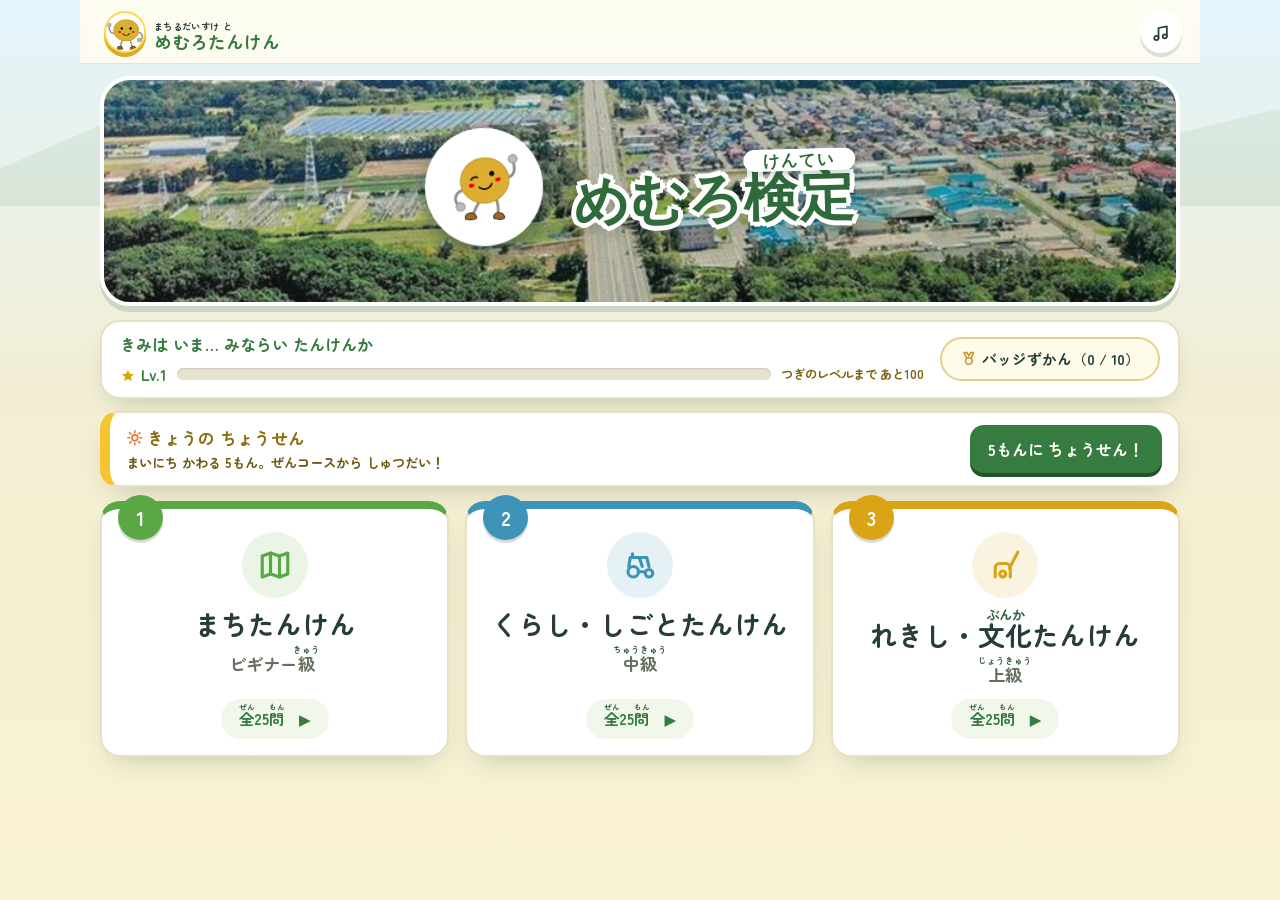
==== commit 9c9b136b: "Add files via upload" ====
--- a/index.html
+++ b/index.html
@@ -834,6 +834,74 @@
 .calendar-legend .lg-sun .ui-icon { color: #e8a713; }
 .calendar-legend .lg-sprout .ui-icon { color: #5aa845; }
 
+/* ============================================================
+   Phase 12: ステッカーロゴ・ステータス帯の統合・はんこの風格
+   ============================================================ */
+/* ステータス帯: 称号+レベル(左) と バッジずかん(右) を1枚に */
+.status-band { display: flex; align-items: center; gap: 16px; }
+.status-main { flex: 1; display: grid; gap: 7px; min-width: 0; }
+.status-band .badge-link-row { margin: 0; flex: 0 0 auto; }
+.status-band .badge-link { background: #fffbe9; }
+@media (max-width: 640px) { .status-band { flex-wrap: wrap; } .status-band .badge-link-row { width: 100%; text-align: center; } }
+.level-grid { margin-top: 14px; }
+
+/* ヒーロー: 白箱を撤去し、写真の上に「ステッカーロゴ」 */
+.hero-center { background: transparent; box-shadow: none; border: 0; padding: 10px; }
+.hero-mascot {
+  width: 118px; height: 118px; padding: 12px;
+  background: #fff; border-radius: 50%;
+  box-shadow: 0 10px 22px rgba(24, 52, 43, .30);
+  transform: rotate(-4deg);
+}
+.hero h1 {
+  color: #2f6b3a;
+  font-size: clamp(2.1rem, 5.6vw, 3.4rem);
+  letter-spacing: .05em;
+  transform: rotate(-1.5deg);
+  text-shadow:
+    3px 0 0 #fff, -3px 0 0 #fff, 0 3px 0 #fff, 0 -3px 0 #fff,
+    2.2px 2.2px 0 #fff, -2.2px 2.2px 0 #fff, 2.2px -2.2px 0 #fff, -2.2px -2.2px 0 #fff,
+    5px 0 0 #fff, -5px 0 0 #fff, 0 5px 0 #fff, 0 -5px 0 #fff,
+    3.6px 3.6px 0 #fff, -3.6px 3.6px 0 #fff, 3.6px -3.6px 0 #fff, -3.6px -3.6px 0 #fff,
+    0 9px 16px rgba(24, 52, 43, .40);
+}
+.hero h1 rt {
+  background: #fff; color: #2f6b3a;
+  padding: 2px 12px; border-radius: 999px;
+  font-size: .30em; font-weight: 700;
+  box-shadow: 0 3px 8px rgba(24, 52, 43, .25);
+  text-shadow: none;
+}
+@media (min-width: 860px) and (max-height: 880px) {
+  .hero-mascot { width: 88px; height: 88px; padding: 9px; }
+}
+
+/* はんこの風格: ギザギザの外周・朱肉のムラ・堂々とした傾き */
+.pass-stamp {
+  width: 92px; height: 92px; font-size: 1.26rem; letter-spacing: .06em;
+  transform: rotate(-14deg);
+  background:
+    radial-gradient(circle at 32% 28%, rgba(201, 48, 44, .12), transparent 62%),
+    radial-gradient(circle at 70% 74%, rgba(201, 48, 44, .08), transparent 55%),
+    rgba(255, 253, 244, .55);
+}
+.pass-stamp::before {
+  content: ""; position: absolute; inset: -8px; border-radius: 50%;
+  background: repeating-conic-gradient(#c9302c 0 4deg, transparent 4deg 12deg);
+  -webkit-mask-image: radial-gradient(circle, transparent 60%, #000 61% 71%, transparent 72%);
+  mask-image: radial-gradient(circle, transparent 60%, #000 61% 71%, transparent 72%);
+  opacity: .85;
+}
+@keyframes stamp-in {
+  0% { transform: rotate(-14deg) scale(2.1); opacity: 0; }
+  60% { transform: rotate(-14deg) scale(.94); opacity: 1; }
+  100% { transform: rotate(-14deg) scale(1); opacity: .95; }
+}
+
+/* 金の箔押しシール(左下・はんこの相棒) */
+.certificate > .cert-goldseal { position: absolute; left: 16px; bottom: 10px; width: 52px; color: #c9a227; z-index: 1; filter: drop-shadow(0 2px 3px rgba(90, 60, 0, .3)); }
+@media (max-width: 700px) { .certificate > .cert-goldseal { width: 42px; } }
+
 </style>
 </head>
 <body>
@@ -867,12 +935,15 @@
       </div>
 
       <div class="status-band">
+        <div class="status-main">
         <p id="rankTitle" class="rank-title" aria-live="polite"></p>
         <div class="xp-row" aria-label="けいけんち">
           <strong id="xpLevel" class="xp-level"></strong>
           <div class="xp-bar" aria-hidden="true"><div id="xpFill" class="xp-fill"></div></div>
           <span id="xpNext" class="xp-next"></span>
         </div>
+        </div>
+        <p class="badge-link-row"><button id="badgeLinkButton" class="badge-link" type="button"><svg class="ui-icon" viewBox="0 0 24 24" fill="none" stroke="currentColor" stroke-width="2" stroke-linecap="round" stroke-linejoin="round" aria-hidden="true"><circle cx="12" cy="15" r="4.5"/><path d="M9 11 5.5 3.5h4L12 8l2.5-4.5h4L15 11"/></svg><span id="badgeLinkLabel">バッジずかん</span></button></p>
       </div>
 
       <div id="dailyCard" class="daily-card">
@@ -883,7 +954,7 @@
         <button id="dailyButton" class="daily-button" type="button">5もんに ちょうせん！</button>
       </div>
 
-      <p class="badge-link-row"><button id="badgeLinkButton" class="badge-link" type="button"><svg class="ui-icon" viewBox="0 0 24 24" fill="none" stroke="currentColor" stroke-width="2" stroke-linecap="round" stroke-linejoin="round" aria-hidden="true"><circle cx="12" cy="15" r="4.5"/><path d="M9 11 5.5 3.5h4L12 8l2.5-4.5h4L15 11"/></svg><span id="badgeLinkLabel">バッジずかん</span></button></p>
+      
 
       <div class="level-grid" aria-label="コースをえらぶ">
         <button class="level-card beginner" type="button" data-level="beginner">
@@ -976,6 +1047,7 @@
         <p id="resultSummary"></p>
           <p id="levelUpNote" class="level-up-note" hidden></p>
         <div id="certificate" class="certificate" hidden>
+          <span class="cert-goldseal" aria-hidden="true"><svg viewBox="0 0 48 66" fill="currentColor"><path d="M18 40 13 64l11-7 11 7-5-24z" opacity=".8"/><path d="M24 2l3.4 3 4.4-1.2 1.5 4.3 4.5.9-.7 4.5 3.6 2.8-2.7 3.7 1.8 4.2-4.2 1.8-.4 4.5-4.5-.3-2.6 3.8L24 36l-4.1 2-2.6-3.8-4.5.3-.4-4.5-4.2-1.8 1.8-4.2-2.7-3.7 3.6-2.8-.7-4.5 4.5-.9 1.5-4.3L20.6 5z"/><circle cx="24" cy="19" r="8" fill="#f5e6bb"/><path d="M20.5 19.5l2.5 2.5 4.5-5" stroke="#c9a227" stroke-width="2.4" fill="none" stroke-linecap="round" stroke-linejoin="round"/></svg></span>
           <span class="cert-rosette" aria-hidden="true"><svg viewBox="0 0 48 66" fill="currentColor"><path d="M18 40 13 64l11-7 11 7-5-24z" opacity=".85"/><path d="M24 2l3.4 3 4.4-1.2 1.5 4.3 4.5.9-.7 4.5 3.6 2.8-2.7 3.7 1.8 4.2-4.2 1.8-.4 4.5-4.5-.3-2.6 3.8L24 36l-4.1 2-2.6-3.8-4.5.3-.4-4.5-4.2-1.8 1.8-4.2-2.7-3.7 3.6-2.8-.7-4.5 4.5-.9 1.5-4.3L20.6 5z"/><circle cx="24" cy="19" r="8.5" fill="#fffdf1"/><circle cx="24" cy="19" r="6" /></svg></span>
           <span class="cert-corner tl" aria-hidden="true"></span><span class="cert-corner tr" aria-hidden="true"></span><span class="cert-corner bl" aria-hidden="true"></span><span class="cert-corner br" aria-hidden="true"></span>
           <span class="cert-watermark" aria-hidden="true"><svg viewBox="0 0 64 64" fill="none" stroke="currentColor" stroke-width="2" stroke-linecap="round"><path d="M32 58V20"/><path d="M32 34c-7 0-11-4-11-11 7 0 11 4 11 11zM32 34c7 0 11-4 11-11-7 0-11 4-11 11zM32 24c-6 0-10-4-10-10 6 0 10 4 10 10zM32 24c6 0 10-4 10-10-6 0-10 4-10 10zM32 15c-4-1-6-4-6-9 5 1 7 4 6 9z"/></svg></span>
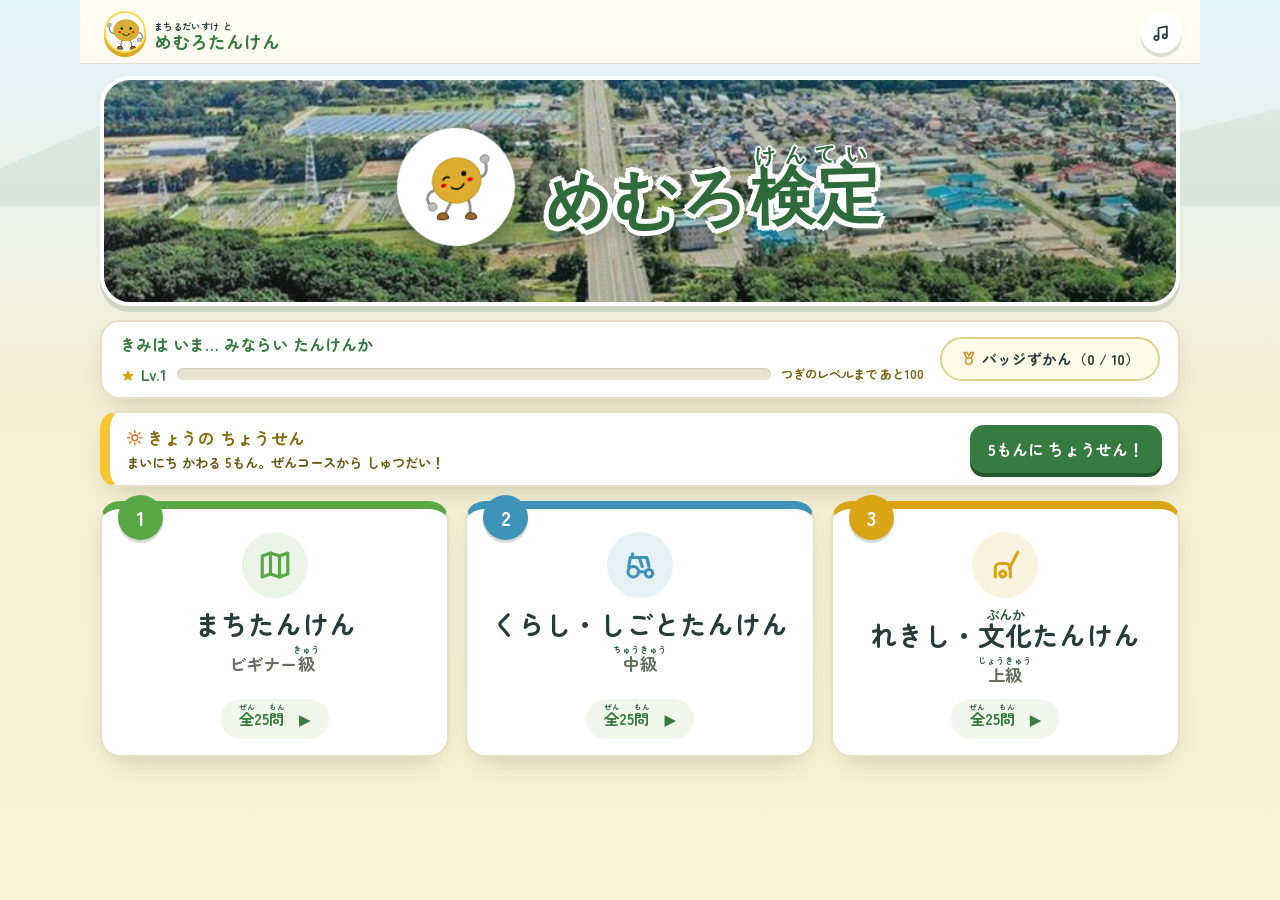
==== commit 83d9bb49: "Add files via upload" ====
--- a/index.html
+++ b/index.html
@@ -902,6 +902,48 @@
 .certificate > .cert-goldseal { position: absolute; left: 16px; bottom: 10px; width: 52px; color: #c9a227; z-index: 1; filter: drop-shadow(0 2px 3px rgba(90, 60, 0, .3)); }
 @media (max-width: 700px) { .certificate > .cert-goldseal { width: 42px; } }
 
+/* ============================================================
+   Phase 13: クイズ画面チップの品格・後光とロゼットの上質化・ロゴ強化
+   ============================================================ */
+/* ★とコンボ: 白地の同じファミリーのチップとして1行に */
+.chip-group { justify-self: end; display: flex; align-items: center; gap: 8px; }
+#scoreChip {
+  justify-self: auto; background: #fff; border: 1.5px solid var(--line-soft);
+  box-shadow: 0 2px 6px rgba(31, 58, 40, .10);
+  padding: 4px 13px; color: #8a6d0d; font-weight: 700;
+  display: inline-flex; align-items: center; border-radius: 999px;
+}
+.combo-chip {
+  background: #fff; border: 1.5px solid #f3d9c0;
+  box-shadow: 0 2px 6px rgba(31, 58, 40, .10);
+  color: #d1591f; font-weight: 800; padding: 4px 12px; font-size: .95rem;
+}
+
+/* 後光: 硬いスポーク→やわらかい光のにじみ+先細りの光線 */
+.seal-rays {
+  background:
+    radial-gradient(circle, rgba(255, 216, 96, .55), rgba(255, 216, 96, 0) 60%),
+    repeating-conic-gradient(from 0deg, rgba(240, 197, 49, 0) 0deg, rgba(240, 197, 49, .32) 5deg, rgba(240, 197, 49, 0) 10deg 30deg);
+  filter: blur(.6px);
+  -webkit-mask-image: radial-gradient(circle, #000 16%, transparent 64%);
+  mask-image: radial-gradient(circle, #000 16%, transparent 64%);
+}
+.seal-rays.show { animation-duration: 26s; }
+
+/* ロゼット: くっきり・ひと回り大きく */
+.cert-rosette { width: 58px; top: -6px; left: 14px; filter: drop-shadow(0 2px 2px rgba(90, 60, 0, .28)); }
+
+/* ロゴ: 本体を大きく・字間を広く、ふりがなも白フチ文字に */
+.hero h1 { font-size: clamp(2.4rem, 6.4vw, 4rem); letter-spacing: .12em; }
+.hero h1 rt {
+  background: transparent; box-shadow: none; padding: 0;
+  color: #2f6b3a; font-size: .32em; font-weight: 700; letter-spacing: .5em;
+  text-shadow:
+    1.7px 0 0 #fff, -1.7px 0 0 #fff, 0 1.7px 0 #fff, 0 -1.7px 0 #fff,
+    1.2px 1.2px 0 #fff, -1.2px 1.2px 0 #fff, 1.2px -1.2px 0 #fff, -1.2px -1.2px 0 #fff,
+    0 3px 6px rgba(24, 52, 43, .30);
+}
+
 </style>
 </head>
 <body>
@@ -999,8 +1041,10 @@
       <div class="progress-row">
         <button id="quitButton" class="back-button" type="button">‹ やめる</button>
         <p id="questionCounter" aria-live="polite">第1問 / 25問</p>
-        <p id="comboChip" class="combo-chip" hidden></p>
-        <p id="scoreChip"></p>
+        <div class="chip-group">
+          <p id="comboChip" class="combo-chip" hidden></p>
+          <p id="scoreChip"></p>
+        </div>
       </div>
       <div class="progress-track" role="progressbar" aria-label="クイズの進み具合" aria-valuemin="0" aria-valuemax="25" aria-valuenow="1">
         <div id="progressBar"></div>
@@ -1047,8 +1091,7 @@
         <p id="resultSummary"></p>
           <p id="levelUpNote" class="level-up-note" hidden></p>
         <div id="certificate" class="certificate" hidden>
-          <span class="cert-goldseal" aria-hidden="true"><svg viewBox="0 0 48 66" fill="currentColor"><path d="M18 40 13 64l11-7 11 7-5-24z" opacity=".8"/><path d="M24 2l3.4 3 4.4-1.2 1.5 4.3 4.5.9-.7 4.5 3.6 2.8-2.7 3.7 1.8 4.2-4.2 1.8-.4 4.5-4.5-.3-2.6 3.8L24 36l-4.1 2-2.6-3.8-4.5.3-.4-4.5-4.2-1.8 1.8-4.2-2.7-3.7 3.6-2.8-.7-4.5 4.5-.9 1.5-4.3L20.6 5z"/><circle cx="24" cy="19" r="8" fill="#f5e6bb"/><path d="M20.5 19.5l2.5 2.5 4.5-5" stroke="#c9a227" stroke-width="2.4" fill="none" stroke-linecap="round" stroke-linejoin="round"/></svg></span>
-          <span class="cert-rosette" aria-hidden="true"><svg viewBox="0 0 48 66" fill="currentColor"><path d="M18 40 13 64l11-7 11 7-5-24z" opacity=".85"/><path d="M24 2l3.4 3 4.4-1.2 1.5 4.3 4.5.9-.7 4.5 3.6 2.8-2.7 3.7 1.8 4.2-4.2 1.8-.4 4.5-4.5-.3-2.6 3.8L24 36l-4.1 2-2.6-3.8-4.5.3-.4-4.5-4.2-1.8 1.8-4.2-2.7-3.7 3.6-2.8-.7-4.5 4.5-.9 1.5-4.3L20.6 5z"/><circle cx="24" cy="19" r="8.5" fill="#fffdf1"/><circle cx="24" cy="19" r="6" /></svg></span>
+          <span class="cert-rosette" aria-hidden="true"><svg viewBox="0 0 56 76"><path d="M20 46 14 73l14-8.5L42 73l-6-27z" fill="#b8891b"/><path d="M28 3l4 3.6 5.2-1.4 1.8 5 5.3 1-.8 5.3 4.2 3.4-3.2 4.3 2.1 5-4.9 2.1-.5 5.3-5.3-.4-3 4.4L28 41l-4.9 2.6-3-4.4-5.3.4-.5-5.3-4.9-2.1 2.1-5-3.2-4.3 4.2-3.4-.8-5.3 5.3-1 1.8-5L24 6.6z" fill="#e3b93e" stroke="#a87f14" stroke-width="2" stroke-linejoin="round"/><circle cx="28" cy="22" r="10.5" fill="#fffdf1" stroke="#a87f14" stroke-width="2"/><path d="M28 15.5l2 4.1 4.5.6-3.3 3.1.8 4.4L28 25.6l-4 2.1.8-4.4-3.3-3.1 4.5-.6z" fill="#c9962a"/></svg></span>
           <span class="cert-corner tl" aria-hidden="true"></span><span class="cert-corner tr" aria-hidden="true"></span><span class="cert-corner bl" aria-hidden="true"></span><span class="cert-corner br" aria-hidden="true"></span>
           <span class="cert-watermark" aria-hidden="true"><svg viewBox="0 0 64 64" fill="none" stroke="currentColor" stroke-width="2" stroke-linecap="round"><path d="M32 58V20"/><path d="M32 34c-7 0-11-4-11-11 7 0 11 4 11 11zM32 34c7 0 11-4 11-11-7 0-11 4-11 11zM32 24c-6 0-10-4-10-10 6 0 10 4 10 10zM32 24c6 0 10-4 10-10-6 0-10 4-10 10zM32 15c-4-1-6-4-6-9 5 1 7 4 6 9z"/></svg></span>
           <p>認 定 証</p>
@@ -1471,7 +1514,7 @@
     addXp(10);
     if (state.combo >= 2) {
       $("comboChip").hidden = false;
-      $("comboChip").innerHTML = `${SVGI.flame}${state.combo}れんぞく！`;
+      $("comboChip").innerHTML = `${SVGI.flame}×${state.combo}`;
     }
     if (state.combo > records.maxCombo) { records.maxCombo = state.combo; saveRecords(); }
     if (state.combo % 5 === 0) launchConfetti(18);
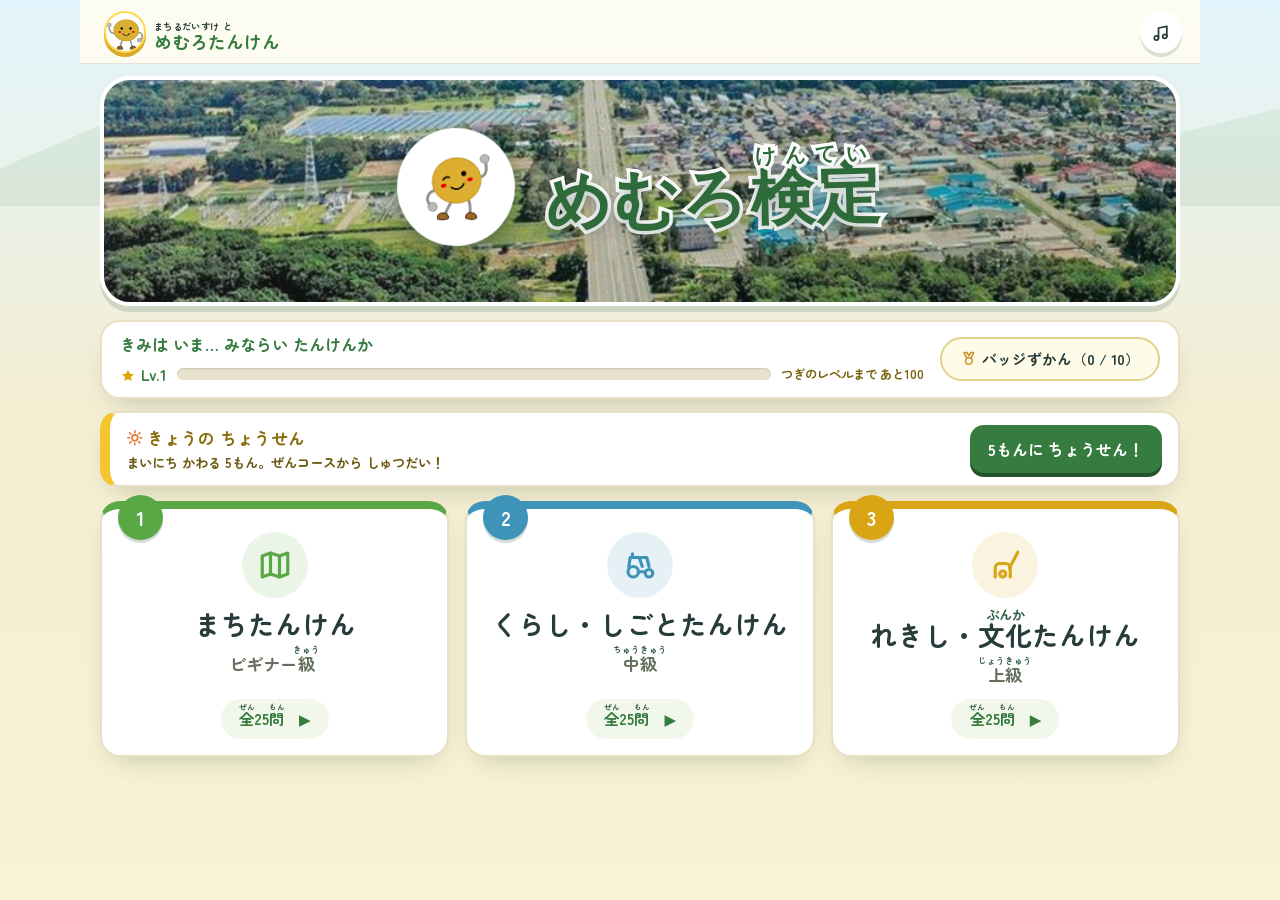
==== commit 3bb9801b: "Add files via upload" ====
--- a/index.html
+++ b/index.html
@@ -944,6 +944,217 @@
     0 3px 6px rgba(24, 52, 43, .30);
 }
 
+/* ============================================================
+   Phase 14: キラキラの後光・はなまるスタンプ・スマホ最適化
+   ============================================================ */
+/* 後光v3: 光線を描かず、金のにじみ+またたく星 */
+.seal-rays {
+  background: radial-gradient(circle, rgba(255, 214, 90, .50), rgba(255, 214, 90, .16) 42%, rgba(255, 214, 90, 0) 66%);
+  filter: none;
+  -webkit-mask-image: none; mask-image: none;
+}
+.seal-rays.show { animation: none; }
+.seal-rays .spk {
+  position: absolute; width: 14px; height: 14px; background: #f4c531; opacity: 0;
+  clip-path: polygon(50% 0, 62% 38%, 100% 50%, 62% 62%, 50% 100%, 38% 62%, 0 50%, 38% 38%);
+}
+.seal-rays.show .spk { animation: spk-twinkle 2.6s ease-in-out infinite; }
+.seal-rays .s1 { top: 26px; left: 26px; }
+.seal-rays .s2 { top: 40px; right: 20px; width: 10px; height: 10px; animation-delay: .9s !important; }
+.seal-rays .s3 { bottom: 44px; left: 44px; width: 8px; height: 8px; animation-delay: 1.7s !important; }
+@keyframes spk-twinkle {
+  0%, 100% { opacity: 0; transform: scale(.4) rotate(0deg); }
+  50% { opacity: 1; transform: scale(1) rotate(24deg); }
+}
+@media (prefers-reduced-motion: reduce) { .seal-rays.show .spk { animation: none; opacity: .8; } }
+
+/* はなまるスタンプ: かたい認定印→小学校の「はなまる」に */
+.pass-stamp, .pass-stamp::before { border: 0; box-shadow: none; background-image: none; }
+.pass-stamp {
+  width: 100px; height: 100px; right: 12px; bottom: 8px;
+  background: url("data:image/svg+xml,%3Csvg%20xmlns%3D%22http%3A//www.w3.org/2000/svg%22%20viewBox%3D%220%200%20100%20100%22%3E%3Cg%20fill%3D%22%23e85348%22%3E%3Ccircle%20cx%3D%2286.0%22%20cy%3D%2250.0%22%20r%3D%2211%22/%3E%3Ccircle%20cx%3D%2279.1%22%20cy%3D%2271.2%22%20r%3D%2211%22/%3E%3Ccircle%20cx%3D%2261.1%22%20cy%3D%2284.2%22%20r%3D%2211%22/%3E%3Ccircle%20cx%3D%2238.9%22%20cy%3D%2284.2%22%20r%3D%2211%22/%3E%3Ccircle%20cx%3D%2220.9%22%20cy%3D%2271.2%22%20r%3D%2211%22/%3E%3Ccircle%20cx%3D%2214.0%22%20cy%3D%2250.0%22%20r%3D%2211%22/%3E%3Ccircle%20cx%3D%2220.9%22%20cy%3D%2228.8%22%20r%3D%2211%22/%3E%3Ccircle%20cx%3D%2238.9%22%20cy%3D%2215.8%22%20r%3D%2211%22/%3E%3Ccircle%20cx%3D%2261.1%22%20cy%3D%2215.8%22%20r%3D%2211%22/%3E%3Ccircle%20cx%3D%2279.1%22%20cy%3D%2228.8%22%20r%3D%2211%22/%3E%3C/g%3E%3Ccircle%20cx%3D%2250%22%20cy%3D%2250%22%20r%3D%2238%22%20fill%3D%22%23e85348%22/%3E%3Ccircle%20cx%3D%2250%22%20cy%3D%2250%22%20r%3D%2233%22%20fill%3D%22%23fff6ee%22/%3E%3Ccircle%20cx%3D%2250%22%20cy%3D%2250%22%20r%3D%2229%22%20fill%3D%22none%22%20stroke%3D%22%23e85348%22%20stroke-width%3D%222%22%20stroke-dasharray%3D%221%205%22%20stroke-linecap%3D%22round%22/%3E%3C/svg%3E") center / contain no-repeat;
+  color: #d8433a; font-size: 1.3rem; line-height: 1.12; letter-spacing: .04em;
+  display: grid; place-items: center; opacity: .96;
+}
+@media (max-width: 700px) { .pass-stamp { width: 76px; height: 76px; font-size: 1rem; } }
+
+/* ぽんっ: 押された瞬間に賞状がわずかに揺れる */
+@keyframes stamp-shake {
+  0% { transform: translate(0, 0); }
+  25% { transform: translate(1.5px, 1px) rotate(.2deg); }
+  50% { transform: translate(-1.5px, -.5px) rotate(-.2deg); }
+  75% { transform: translate(1px, .5px); }
+  100% { transform: translate(0, 0); }
+}
+.certificate.stamp-shake { animation: stamp-shake .28s ease; }
+@media (prefers-reduced-motion: reduce) { .certificate.stamp-shake { animation: none; } }
+
+/* ロゴ: 字間さらに広く */
+.hero h1 { letter-spacing: .22em; }
+
+/* ---- スマホ最適化: 崩れ防止と「スクロールせずに答えられる」 ---- */
+@media (max-width: 640px) {
+  main { padding: 4px 10px 10px; }
+  .app-header { height: 46px; }
+  /* ヒーロー: マスコットの下にロゴを重ならず縦積み */
+  .hero { min-height: 178px; }
+  .hero-center { flex-direction: column; gap: 2px; padding: 6px; }
+  .hero-mascot { width: 68px; height: 68px; padding: 7px; }
+  .hero h1 { font-size: clamp(1.6rem, 8.6vw, 2.1rem); letter-spacing: .12em; }
+  .hero h1 rt { font-size: .34em; letter-spacing: .32em; }
+  /* コースカードの番号とタイトルの衝突防止 */
+  .level-card { padding-top: 24px; }
+  /* クイズ画面: 1画面で回答→つぎへ まで届くように */
+  .progress-row { gap: 6px; }
+  #questionCounter { font-size: .98rem; }
+  #scoreChip, .combo-chip { padding: 2px 9px; font-size: .82rem; }
+  .question-card { padding: 10px 12px; }
+  .question-main { grid-template-columns: 1fr; gap: 8px; min-height: 0; }
+  .image-frame { height: 92px; }
+  #imageCredit { display: none; }
+  .course-label { margin-bottom: 4px; font-size: .76rem; padding: 3px 9px; }
+  #questionText { font-size: 1.14rem; line-height: 1.45; }
+  .read-button { min-height: 36px; margin-top: 3px; padding: 3px 11px; font-size: .8rem; }
+  .choice-list { gap: 8px; }
+  .choice-button { min-height: 50px; padding: 8px 12px; }
+  .feedback { padding: 8px 10px; }
+  .next-button { min-height: 46px; }
+}
+@media (max-width: 640px) and (max-height: 720px) {
+  .image-frame { height: 72px; }
+  #questionText { font-size: 1.05rem; }
+}
+
+/* ============================================================
+   Phase 15: スマホのコースカード再設計(アイコンと文字の重なり解消)
+   ============================================================ */
+@media (max-width: 470px) {
+  .level-card { min-height: 0; padding: 14px 14px 12px 86px; }
+  .level-icon {
+    position: absolute; left: 14px; top: 50%; bottom: auto;
+    transform: translateY(-50%);
+    width: 58px; height: 58px;
+  }
+  .level-icon .ui-icon { width: 30px; height: 30px; }
+  .level-stamp { left: -8px; top: -10px; }
+  .level-name { font-size: 1.18rem; }
+  .level-sub { margin: 2px 0 0; }
+  .level-meta { position: static; margin-top: 8px; align-self: flex-start; }
+  .level-record { margin-top: 3px; }
+}
+
+/* ============================================================
+   Phase 16: iPhone縦持ちの はみ出し修正(トップのロゴ / 結果カード)
+   ------------------------------------------------------------
+   原因: 後から足した装飾CSSが、スマホ用の幅指定より優先されて
+   要素が画面幅を超えていた。ここで最終的に打ち消す。
+   ============================================================ */
+@media (max-width: 640px) {
+  /* 画面外への横あふれを全体で防ぐ(最後の安全網) */
+  html, body { overflow-x: hidden; }
+  main, .screen, .hero, .status-band, .daily-card, .level-card,
+  .result-card, .question-card, .weak-area, .badge-screen, .teacher-screen {
+    max-width: 100%;
+    box-sizing: border-box;
+  }
+
+  /* トップのロゴ: マスコットの下に検定名を縦積みして中央に収める */
+  .hero { position: relative; }
+  .hero-center {
+    flex-direction: column;
+    align-items: center;
+    gap: 4px;
+    width: auto;
+    max-width: 92%;
+    margin: 0 auto;
+    padding: 8px 12px;
+    text-align: center;
+  }
+  .hero-mascot { margin: 0 auto; }
+  .hero h1 { margin: 0; text-align: center; }
+
+  /* 結果カード: 画面内にきっちり収め、文章の途切れを防ぐ */
+  .result-card {
+    width: 100%;
+    margin: 0 auto;
+    padding: 18px 16px;
+    overflow: visible;      /* はんこ等が切れないよう装飾のhiddenを解除 */
+  }
+  .result-card h2,
+  #resultSummary,
+  .certificate-body { overflow-wrap: break-word; }
+
+  /* 認定証も画面幅に追従 */
+  .certificate { max-width: 100%; box-sizing: border-box; }
+}
+
+/* ============================================================
+   Phase 17-A: 不具合修正(写真カーテンの見切れ / ロゴ白フチの崩れ)
+   ============================================================ */
+/* ロゴ: 何十回も重ねる古い影 → 1本のなめらかな輪郭線に。拡大しても崩れない */
+.hero h1 {
+  text-shadow: 0 6px 14px rgba(24, 52, 43, .35);
+  -webkit-text-stroke: 7px #fff;
+  paint-order: stroke fill;   /* 白い縁を先に塗り、その上に文字色 */
+}
+@media (max-width: 640px) { .hero h1 { -webkit-text-stroke-width: 5px; } }
+
+/* 写真カーテン: 文字が切れないよう高さと文字サイズを最適化 */
+.image-curtain { padding: 6px; }
+.image-curtain span { font-size: 1.5rem; }
+.image-curtain strong { font-size: .74rem; line-height: 1.3; }
+@media (max-width: 640px) {
+  .image-frame { height: auto; min-height: 120px; aspect-ratio: 16 / 9; }
+  .image-curtain span { font-size: 1.3rem; }
+  .image-curtain strong { font-size: .72rem; }
+}
+
+/* ============================================================
+   Phase 17-B: スペシャル認定証・月末ごほうび画面
+   ============================================================ */
+/* バッジ全部達成のスペシャル認定証(金→虹色の枠) */
+.certificate.certificate-special {
+  border-image: linear-gradient(120deg, #e85348, #f4c531, #5aa845, #3d93b8, #9b59b6) 1;
+  box-shadow: inset 0 0 0 5px #fffdf4, inset 0 0 0 7px #f4c531, 0 12px 30px rgba(120,80,0,.28);
+}
+.certificate.certificate-special .cert-rosette { transform: scale(1.12); }
+
+/* 月末ごほうびのモーダル */
+.reward-overlay {
+  position: fixed; inset: 0; z-index: 100;
+  background: rgba(24, 52, 43, .55);
+  display: grid; place-items: center; padding: 20px;
+  animation: reward-fade .3s ease;
+}
+@keyframes reward-fade { from { opacity: 0; } }
+.reward-modal {
+  position: relative; overflow: hidden;
+  width: min(340px, 92vw); background: #fff; border-radius: 26px;
+  padding: 24px 22px 20px; text-align: center;
+  box-shadow: 0 20px 50px rgba(0,0,0,.35);
+  animation: reward-pop .45s cubic-bezier(.2,.9,.3,1.4);
+}
+@keyframes reward-pop { from { transform: scale(.7); opacity: 0; } }
+.reward-mascot { width: 92px; height: 92px; object-fit: contain; }
+.reward-month { margin: 6px 0 0; font-weight: 700; color: #c9962a; }
+.reward-title { margin: 4px 0 6px; font-size: 1.5rem; color: var(--grass-dark); }
+.reward-body { margin: 0 0 16px; font-size: .95rem; color: #4a5a48; line-height: 1.6; }
+.reward-close {
+  min-height: 50px; padding: 10px 22px; border: 0; border-radius: 16px;
+  background: var(--grass-dark); color: #fff; font-size: 1.05rem; cursor: pointer;
+  box-shadow: 0 4px 0 #225329;
+}
+.reward-close:active { transform: translateY(2px); box-shadow: 0 2px 0 #225329; }
+.reward-shine {
+  position: absolute; top: -60%; left: -30%; width: 60%; height: 220%;
+  background: linear-gradient(100deg, transparent, rgba(255,255,255,.85), transparent);
+  transform: skewX(-18deg); animation: reward-sweep 1.4s ease .3s both;
+}
+@keyframes reward-sweep { to { left: 130%; } }
+@media (prefers-reduced-motion: reduce) {
+  .reward-overlay, .reward-modal, .reward-shine { animation: none; }
+}
+
 </style>
 </head>
 <body>
@@ -1081,7 +1292,7 @@
 
     <section id="resultScreen" class="screen result-screen" hidden>
       <div id="resultCard" class="result-card">
-        <span id="sealRays" class="seal-rays" aria-hidden="true"></span>
+        <span id="sealRays" class="seal-rays" aria-hidden="true"><i class="spk s1"></i><i class="spk s2"></i><i class="spk s3"></i></span>
         <div id="resultSeal" class="result-seal" aria-hidden="true">
           <img src="images/machiru-front.png" alt="">
         </div>
@@ -1091,7 +1302,7 @@
         <p id="resultSummary"></p>
           <p id="levelUpNote" class="level-up-note" hidden></p>
         <div id="certificate" class="certificate" hidden>
-          <span class="cert-rosette" aria-hidden="true"><svg viewBox="0 0 56 76"><path d="M20 46 14 73l14-8.5L42 73l-6-27z" fill="#b8891b"/><path d="M28 3l4 3.6 5.2-1.4 1.8 5 5.3 1-.8 5.3 4.2 3.4-3.2 4.3 2.1 5-4.9 2.1-.5 5.3-5.3-.4-3 4.4L28 41l-4.9 2.6-3-4.4-5.3.4-.5-5.3-4.9-2.1 2.1-5-3.2-4.3 4.2-3.4-.8-5.3 5.3-1 1.8-5L24 6.6z" fill="#e3b93e" stroke="#a87f14" stroke-width="2" stroke-linejoin="round"/><circle cx="28" cy="22" r="10.5" fill="#fffdf1" stroke="#a87f14" stroke-width="2"/><path d="M28 15.5l2 4.1 4.5.6-3.3 3.1.8 4.4L28 25.6l-4 2.1.8-4.4-3.3-3.1 4.5-.6z" fill="#c9962a"/></svg></span>
+          <span class="cert-rosette" aria-hidden="true"><svg viewBox="0 0 56 76"><path d="M20 45 14.5 73l13.5-8 13.5 8L36 45z" fill="#b8891b"/><g fill="#e3b93e"><circle cx="40.5" cy="22.0" r="5.8"/><circle cx="38.8" cy="28.2" r="5.8"/><circle cx="34.2" cy="32.8" r="5.8"/><circle cx="28.0" cy="34.5" r="5.8"/><circle cx="21.8" cy="32.8" r="5.8"/><circle cx="17.2" cy="28.2" r="5.8"/><circle cx="15.5" cy="22.0" r="5.8"/><circle cx="17.2" cy="15.7" r="5.8"/><circle cx="21.7" cy="11.2" r="5.8"/><circle cx="28.0" cy="9.5" r="5.8"/><circle cx="34.2" cy="11.2" r="5.8"/><circle cx="38.8" cy="15.7" r="5.8"/></g><circle cx="28" cy="22" r="13.5" fill="#e3b93e"/><circle cx="28" cy="22" r="9.5" fill="#fffdf1" stroke="#a87f14" stroke-width="1.8"/><path d="M28 16.2l1.9 3.8 4.2.6-3 3 .7 4.2-3.8-2-3.8 2 .7-4.2-3-3 4.2-.6z" fill="#c9962a"/></svg></span>
           <span class="cert-corner tl" aria-hidden="true"></span><span class="cert-corner tr" aria-hidden="true"></span><span class="cert-corner bl" aria-hidden="true"></span><span class="cert-corner br" aria-hidden="true"></span>
           <span class="cert-watermark" aria-hidden="true"><svg viewBox="0 0 64 64" fill="none" stroke="currentColor" stroke-width="2" stroke-linecap="round"><path d="M32 58V20"/><path d="M32 34c-7 0-11-4-11-11 7 0 11 4 11 11zM32 34c7 0 11-4 11-11-7 0-11 4-11 11zM32 24c-6 0-10-4-10-10 6 0 10 4 10 10zM32 24c6 0 10-4 10-10-6 0-10 4-10 10zM32 15c-4-1-6-4-6-9 5 1 7 4 6 9z"/></svg></span>
           <p>認 定 証</p>
@@ -1132,7 +1343,17 @@
       <div id="teacherList"></div>
     </section>
 
-  </main>
+    <div id="rewardOverlay" class="reward-overlay" hidden>
+    <div class="reward-modal" role="dialog" aria-label="ごほうび">
+      <span class="reward-shine" aria-hidden="true"></span>
+      <img class="reward-mascot" src="images/machiru-wave.png" alt="">
+      <p id="rewardMonth" class="reward-month"></p>
+      <h2 class="reward-title">こんげつ ぜんぶ クリア！</h2>
+      <p id="rewardBody" class="reward-body"></p>
+      <button id="rewardClose" class="reward-close" type="button">やったー！ とじる</button>
+    </div>
+  </div>
+</main>
 
   <script>
 /* ============================================================
@@ -1151,7 +1372,7 @@
 "use strict";
 
 // 3年生までの漢字だけを残し、残した漢字には読みがなを付けた表示データ。
-const kidTextMap = Object.freeze({"/ 25点":"/ 25<ruby>点<rt>てん</rt></ruby>","110番につながるのは？":"110<ruby>番<rt>ばん</rt></ruby>に<wbr>つながるのは？","119番につながるのは？":"119<ruby>番<rt>ばん</rt></ruby>に<wbr>つながるのは？","1600年":"1600<ruby>年<rt>ねん</rt></ruby>","1800年":"1800<ruby>年<rt>ねん</rt></ruby>","1800年の十勝川調査の地図に「メモロ」と記されました。":"1800<ruby>年<rt>ねん</rt></ruby>の<wbr><ruby>十勝川<rt>とかちがわ</rt></ruby>ちょうさの<wbr><ruby>地図<rt>ちず</rt></ruby>に<wbr>「メモロ」と<wbr><ruby>記さ<rt>しるさ</rt></ruby>れました。","1807年":"1807<ruby>年<rt>ねん</rt></ruby>","1858年":"1858<ruby>年<rt>ねん</rt></ruby>","1900年":"1900<ruby>年<rt>ねん</rt></ruby>","1900年に戸長役場が置かれ、行政の中心となりました。":"1900<ruby>年<rt>ねん</rt></ruby>に<wbr><ruby>戸長<rt>こちょう</rt></ruby><ruby>役場<rt>やくば</rt></ruby>が<wbr>おかれ、<wbr>ぎょうせいの<wbr><ruby>中心<rt>ちゅうしん</rt></ruby>と<wbr>なりました。","1906年":"1906<ruby>年<rt>ねん</rt></ruby>","1907年":"1907<ruby>年<rt>ねん</rt></ruby>","1942年":"1942<ruby>年<rt>ねん</rt></ruby>","1942年に町制が施行され、芽室町になりました。":"1942<ruby>年<rt>ねん</rt></ruby>に<wbr>ちょう<wbr>せいが<wbr>しこうされ、<wbr>めむろ<ruby>町<rt>まち</rt></ruby>に<wbr>なりました。","1945年":"1945<ruby>年<rt>ねん</rt></ruby>","1958年":"1958<ruby>年<rt>ねん</rt></ruby>","1992年":"1992<ruby>年<rt>ねん</rt></ruby>","2000年":"2000<ruby>年<rt>ねん</rt></ruby>","2007年":"2007<ruby>年<rt>ねん</rt></ruby>","2008年":"2008<ruby>年<rt>ねん</rt></ruby>","2020年":"2020<ruby>年<rt>ねん</rt></ruby>","25もん すべてせいかい！ めむろちょうの たんけんめいじんです。":"25もん すべて<wbr>せいかい！<wbr> めむろちょうの<wbr> たんけんめいじんです。","JAは農家の仕事や農産物の流通を支えます。":"JAは<wbr><ruby>農家<rt>のうか</rt></ruby>の<wbr><ruby>仕事<rt>しごと</rt></ruby>やのうさんぶつの<wbr><ruby>流通<rt>りゅうつう</rt></ruby>を<wbr>ささえます。","JR根室本線の芽室駅があります。写真は開業したころの芽室駅です。":"JR<ruby>根室<rt>ねむろ</rt></ruby><ruby>本線<rt>ほんせん</rt></ruby>の<wbr>めむろ<ruby>駅<rt>えき</rt></ruby>が<wbr>あります。<wbr><ruby>写真<rt>しゃしん</rt></ruby>は<wbr><ruby>開業<rt>かいぎょう</rt></ruby>したころの<wbr>めむろ<ruby>駅<rt>えき</rt></ruby>です。","Reduceは、ごみを減らす工夫です。":"Reduceは、<wbr>ごみを<wbr>へらすく<wbr>ふうです。","Refuseは、不要な物をことわることです。":"Refuseは、<wbr>ふような<wbr><ruby>物<rt>もの</rt></ruby>を<wbr>ことわる<wbr>ことです。","‹ やめる":"‹ やめる","「メム・オロ」に近い意味は？":"「メム・オロ」に<wbr><ruby>近い<rt>ちかい<wbr></rt></ruby><ruby>意味<rt>いみ</rt></ruby>は？","「芽室」の名のもとになったアイヌ語は？":"「めむろ」の<wbr><ruby>名<rt>な</rt></ruby>の<wbr>もとになった<wbr>アイヌ<ruby>語<rt>ご</rt></ruby>は？","いい調子！":"いい<ruby>調子<rt>ちょうし</rt></ruby>！","いつ起きるか分からない火事や救急に備えます。":"いつ<wbr><ruby>起き<rt>おき</rt></ruby>るか<wbr><ruby>分か<rt>わか</rt></ruby>らない<wbr><ruby>火事<rt>かじ</rt></ruby>やきゅうきゅうに<wbr>そなえます。","いろいろな人の意見を聞く":"いろいろな<wbr><ruby>人<rt>ひと</rt></ruby>の<wbr><ruby>意見<rt>いけん</rt></ruby>を<wbr><ruby>聞く<rt>きく</rt></ruby>","うわさだけ":"うわさだけ","きみも芽室町の":"きみもめむろ<ruby>町<rt>まち</rt></ruby>の","きれいにした水が水道管で家や学校へ届きます。":"きれいに<wbr>した<wbr><ruby>水<rt>みず</rt></ruby>が<wbr>すい<wbr>どうかんで<wbr><ruby>家<rt>いえ</rt></ruby>や<wbr><ruby>学校<rt>がっこう</rt></ruby>へと<wbr>どきます。","くらしを良くする話し合いに大切なのは？":"くらしを<wbr>よく<wbr>する<wbr><ruby>話し合い<rt>はなしあい</rt></ruby>に<wbr><ruby>大切<rt>たいせつ</rt></ruby>なのは？","くらし・しごと":"くらし・しごと","くらし・しごとたんけん":"くらし・しごとたんけん","くりりんセンターで燃やすごみの熱は？":"くりりんセンターでもやすごみの<wbr>ねつは？","こうかおんを きる":"こうかおんを きる","こうかおんを つける":"こうかおんを つける","ここまでの きろくを のこして、トップに もどりますか？":"ここまでの<wbr> きろくを<wbr> の<wbr>こして、<wbr>トップに<wbr> も<wbr>どりますか？","ごみそのものを減らす4Rは？":"ごみその<wbr>ものを<wbr>へらす4Rは？","ごみになる物を受け取らない4Rは？":"ごみに<wbr>なる<ruby>物<rt>もの</rt></ruby>を<wbr><ruby>受け取ら<rt>うけとら</rt></ruby>ない<wbr>4Rは？","ごみを決められた日に出すのはなぜ？":"ごみを<wbr><ruby>決め<rt>きめ</rt></ruby>られた<wbr><ruby>日<rt>ひ</rt></ruby>に<wbr><ruby>出す<rt>だす</rt></ruby>のは<wbr>なぜ？","ごみを燃やした熱を利用して電気を作ります。":"ごみを<wbr>もやした<wbr>ねつをりようして<wbr><ruby>電気<rt>でんき</rt></ruby>を<wbr><ruby>作り<rt>つくり</rt></ruby>ます。","ごみを燃やす":"ごみをもやす","ごみ収集車":"ごみしゅうしゅうしゃ","じゃがいもの別のよび方は？":"じゃが<wbr>い<wbr>ものべつの<wbr>よび<ruby>方は<rt>かたは</rt></ruby>？","すごい！":"すごい！","そのまま捨てる":"そのまますてる","たまねぎ":"たまねぎ","たんけんクリア！":"たんけんクリア！","たんけん名人":"たんけん<ruby>名人<rt>めいじん</rt></ruby>","たんけん（上級）":"たんけん（<ruby>上級<rt>じょうきゅう</rt></ruby>）","たんけん（中級）":"たんけん（<ruby>中級<rt>ちゅうきゅう</rt></ruby>）","だいじょうぶ、発見できたね！":"だいじょうぶ、<wbr><ruby>発見<rt>はっけん</rt></ruby>できたね！","だれにも聞かない":"だれにも<ruby>聞か<rt>きか</rt></ruby>ない","てん菜":"てんさい","てん菜は砂糖の大切な原料です。":"てんさいは<wbr>さとうの<wbr><ruby>大切<rt>たいせつ</rt></ruby>な<wbr>げんりょうです。","てん菜（ビート）":"てんさい（ビート）","になろう！":"になろう！","ねぶただけ":"ねぶただけ","ねんりんでは芽室の歴史やくらしを学べます。":"ねんりんでは<wbr>めむろのれきしやくらしを<wbr><ruby>学べ<rt>まなべ</rt></ruby>ます。","ばれいしょ":"ばれいしょ","ばれいしょは、じゃがいものことです。":"ばれいしょは、<wbr>じゃが<wbr>い<wbr>もの<wbr>ことです。","ふだんの練習が、いざという時の安全につながります。":"ふだんの<wbr><ruby>練習<rt>れんしゅう</rt></ruby>が、<wbr>いざと<wbr>いう<wbr><ruby>時の<rt>ときの<wbr></rt></ruby><ruby>安全<rt>あんぜん</rt></ruby>に<wbr>つながります。","ふるさと歴史館ねんりん":"ふるさとれきしかんねんりん","ぼくといっしょに、3つのコースをたんけんしよう！":"ぼくと<wbr>いっしょに、<wbr>3つの<wbr>コースを<wbr>たんけんしよう！","まちがい復習":"まちがいふくしゅう","まちたんけん":"まちたんけん","まとめて伝えることで、文化を知る人が増えます。":"まとめて<wbr>つたえる<wbr>ことで、<wbr><ruby>文化<rt>ぶんか</rt></ruby>を<wbr><ruby>知る<wbr>人<rt>しるひと</rt></ruby>が<wbr>ふえます。","めむろたんけん":"めむろたんけん","めむろちょうの はたけと ひだかさんみゃくの イメージ（しゃしん じゅんびちゅう）":"めむろちょうの<wbr> は<wbr>たけと<wbr> ひだかさんみゃくの<wbr> イメージ<wbr>（しゃしん<wbr> じゅんびちゅう）","めむろ学 p.104–117":"めむろ<ruby>学<rt>がく</rt></ruby> p.104–117","めむろ学 p.108":"めむろ<ruby>学<rt>がく</rt></ruby> p.108","めむろ学 p.115":"めむろ<ruby>学<rt>がく</rt></ruby> p.115","めむろ学 p.140–143":"めむろ<ruby>学<rt>がく</rt></ruby> p.140–143","めむろ学 p.142–159":"めむろ<ruby>学<rt>がく</rt></ruby> p.142–159","めむろ学 p.142–159・町公式「芽室町について」":"めむろ<ruby>学<rt>がく</rt></ruby> p.142–159・<ruby>町<rt>まち</rt></ruby><ruby>公式<rt>こうしき<wbr></rt></ruby>「めむろ<ruby>町<rt>まち</rt></ruby>に<wbr>ついて」","めむろ学 p.142–169":"めむろ<ruby>学<rt>がく</rt></ruby> p.142–169","めむろ学 p.148–153":"めむろ<ruby>学<rt>がく</rt></ruby> p.148–153","めむろ学 p.14–15":"めむろ<ruby>学<rt>がく</rt></ruby> p.14–15","めむろ学 p.14–17":"めむろ<ruby>学<rt>がく</rt></ruby> p.14–17","めむろ学 p.14–23":"めむろ<ruby>学<rt>がく</rt></ruby> p.14–23","めむろ学 p.160–169・町公式「町の紹介」":"めむろ<ruby>学<rt>がく</rt></ruby> p.160–169・<ruby>町<rt>まち</rt></ruby><ruby>公式<rt>こうしき<wbr></rt></ruby>「<ruby>町<rt>まち</rt></ruby>の<wbr>しょうかい」","めむろ学 p.160–177":"めむろ<ruby>学<rt>がく</rt></ruby> p.160–177","めむろ学 p.16–19":"めむろ<ruby>学<rt>がく</rt></ruby> p.16–19","めむろ学 p.16・町公式「農業の概要」":"めむろ<ruby>学<rt>がく</rt></ruby> p.16・<ruby>町<rt>まち</rt></ruby><ruby>公式<rt>こうしき<wbr></rt></ruby>「<ruby>農業<rt>のうぎょう</rt></ruby>のが<wbr>いよう」","めむろ学 p.178–191":"めむろ<ruby>学<rt>がく</rt></ruby> p.178–191","めむろ学 p.188–191":"めむろ<ruby>学<rt>がく</rt></ruby> p.188–191","めむろ学 p.20–23":"めむろ<ruby>学<rt>がく</rt></ruby> p.20–23","めむろ学 p.24–25":"めむろ<ruby>学<rt>がく</rt></ruby> p.24–25","めむろ学 p.26–31":"めむろ<ruby>学<rt>がく</rt></ruby> p.26–31","めむろ学 p.26–35":"めむろ<ruby>学<rt>がく</rt></ruby> p.26–35","めむろ学 p.26–37":"めむろ<ruby>学<rt>がく</rt></ruby> p.26–37","めむろ学 p.26–49":"めむろ<ruby>学<rt>がく</rt></ruby> p.26–49","めむろ学 p.30–37":"めむろ<ruby>学<rt>がく</rt></ruby> p.30–37","めむろ学 p.34–39":"めむろ<ruby>学<rt>がく</rt></ruby> p.34–39","めむろ学 p.40–49":"めむろ<ruby>学<rt>がく</rt></ruby> p.40–49","めむろ学 p.50–59":"めむろ<ruby>学<rt>がく</rt></ruby> p.50–59","めむろ学 p.50–69":"めむろ<ruby>学<rt>がく</rt></ruby> p.50–69","めむろ学 p.58–61":"めむろ<ruby>学<rt>がく</rt></ruby> p.58–61","めむろ学 p.62–69":"めむろ<ruby>学<rt>がく</rt></ruby> p.62–69","めむろ学 p.70–77":"めむろ<ruby>学<rt>がく</rt></ruby> p.70–77","めむろ学 p.70–77・p.160–177":"めむろ<ruby>学<rt>がく</rt></ruby> p.70–77・p.160–177","めむろ学 p.72":"めむろ<ruby>学<rt>がく</rt></ruby> p.72","めむろ学 p.78–89":"めむろ<ruby>学<rt>がく</rt></ruby> p.78–89","めむろ学 p.90–103":"めむろ<ruby>学<rt>がく</rt></ruby> p.90–103","めむろ学 p.90–99":"めむろ<ruby>学<rt>がく</rt></ruby> p.90–99","めむろ学 p.99":"めむろ<ruby>学<rt>がく</rt></ruby> p.99","めむろ学 p.99・町の歴史資料":"めむろ<ruby>学<rt>がく</rt></ruby> p.99・<ruby>町<rt>まち</rt></ruby>のれきししりょう","めむろ学 学び方コーナー":"めむろ<ruby>学<rt>がく</rt></ruby> <ruby>学び<rt>まなび</rt></ruby><ruby>方<rt>かた<wbr></rt></ruby>コーナー","もう一回チャレンジ！":"もう<ruby>一回<rt>いっかい</rt></ruby>チャレンジ！","もう一度挑戦":"もう<ruby>一度<rt>いちど</rt></ruby>ちょうせん","もんだいの てがかりになる しゃしん":"もんだいの<wbr> てがかりに<wbr>なる<wbr> しゃしん","やったね！":"やったね！","れきし・文化":"れきし・<ruby>文化<rt>ぶんか</rt></ruby>","れきし・文化たんけん":"れきし・<ruby>文化<rt>ぶんか</rt></ruby>たんけん","アイヌの人々":"アイヌの<ruby>人々<rt>ひとびと</rt></ruby>","アイヌの人々が大切にしてきたものは？":"アイヌの<wbr><ruby>人々<rt>ひとびと</rt></ruby>が<wbr><ruby>大切<rt>たいせつ</rt></ruby>に<wbr>してきた<wbr>ものは？","アイヌの人々は長く北海道で文化を築いてきました。":"アイヌの<wbr><ruby>人々<rt>ひとびと</rt></ruby>は<wbr><ruby>長く<rt>ながく<wbr></rt></ruby><ruby>北海道<rt>ほっかいどう</rt></ruby>で<wbr><ruby>文化<rt>ぶんか</rt></ruby>を<wbr>きずいてきました。","アイヌ文化を学ぶとき大切な姿勢は？":"アイヌ<ruby>文化<rt>ぶんか</rt></ruby>を<wbr><ruby>学ぶ<rt>まなぶ</rt></ruby>とき<wbr><ruby>大切<rt>たいせつ</rt></ruby>なしせいは？","アイヌ民族":"アイヌみんぞく","アイヌ民族は独自の言語や文化を育んできました。":"アイヌみんぞくは<wbr>どくじの<wbr><ruby>言語<rt>げんご</rt></ruby>や<wbr><ruby>文化<rt>ぶんか</rt></ruby>を<wbr><ruby>育<rt>はぐく</rt></ruby>んできました。","アイヌ語で神を表す言葉は？":"アイヌ<ruby>語<rt>ご</rt></ruby>で<wbr><ruby>神<rt>かみ</rt></ruby>を<wbr><ruby>表す<rt>あらわす<wbr></rt></ruby><ruby>言葉<rt>ことば</rt></ruby>は<wbr>？","アイヌ語で集落を表す言葉は？":"アイヌ<ruby>語<rt>ご</rt></ruby>で<wbr><ruby>集落<rt>しゅうらく</rt></ruby>を<wbr><ruby>表す<rt>あらわす<wbr></rt></ruby><ruby>言葉<rt>ことば</rt></ruby>は<wbr>？","イオマンテ":"イオマンテ","カムイ":"カムイ","カムイは神や、人の力をこえた存在を表します。":"カムイは<wbr><ruby>神<rt>かみ</rt></ruby>や、<wbr><ruby>人<rt>ひと</rt></ruby>の<wbr><ruby>力<rt>ちから</rt></ruby>を<wbr>こえた<wbr>そんざいを<wbr><ruby>表し<rt>あらわし</rt></ruby>ます。","ガラス":"ガラス","ゲート":"ゲート","ゲートボール":"ゲートボール","ゲートボールが考案されたのは、いつごろ？":"ゲートボールが<wbr>こう<wbr>あんされたのは、<wbr>いつごろ？","ゲートボールでボールを通すものは？":"ゲートボールで<wbr>ボールを<wbr><ruby>通す<rt>とおす</rt></ruby>ものは？","ゲートボールは主にどんな競技？":"ゲートボールは<wbr><ruby>主に<rt>おもに<wbr></rt></ruby>どんなきょうぎ？","ゲートボールは芽室町が発祥の地です。":"ゲートボールは<wbr>めむろ<ruby>町<rt>まち</rt></ruby>が<wbr>はっしょうの<wbr><ruby>地<rt>ち</rt></ruby>です。","コタン":"コタン","コタンは人々がくらす集落です。":"コタンは<wbr><ruby>人々<rt>ひとびと</rt></ruby>が<wbr>くらす<ruby>集落<rt>しゅうらく</rt></ruby>です。","ゴールネット":"ゴールネット","サッ・ポロ":"サッ・ポロ","サーミ民族":"サーミみんぞく","スイートコーン":"スイートコーン","スイートコーンは芽室町を代表する作物の一つです。":"スイートコーンは<wbr>めむろ<ruby>町<rt>まち</rt></ruby>を<wbr><ruby>代表<rt>だいひょう</rt></ruby>する<wbr><ruby>作物<rt>さくもつ</rt></ruby>の<wbr><ruby>一つ<rt>ひとつ</rt></ruby>です。","スティックで打ち、決められたゲートを通します。":"スティックで<wbr><ruby>打ち<rt>うち</rt></ruby>、<wbr><ruby>決め<rt>きめ</rt></ruby>られた<wbr>ゲートを<wbr><ruby>通し<rt>とおし</rt></ruby>ます。","チームで協力する競技":"チームできょうりょく<wbr>するきょうぎ","トカプチだけ":"トカプチだけ","トップに戻る":"トップにもどる","トラクター":"トラクター","トラック":"トラック","バス":"バス","バスケット":"バスケット","バナナ":"バナナ","パイナップル":"パイナップル","パンやめんの材料になる作物は？":"パンや<wbr>めんの<wbr>ざいりょうになる<wbr><ruby>作物<rt>さくもつ</rt></ruby>は？","ビギナー級":"ビギナー<ruby>級<rt>きゅう</rt></ruby>","ビート":"ビート","ビートから作られるものは？":"ビートから<wbr><ruby>作ら<rt>つくら</rt></ruby>れる<wbr>ものは？","マオリ民族":"マオリみんぞく","メインへ いどう":"メインへ いどう","メムオロ太鼓":"メムオロたいこ","メムオロ太鼓は地域で受けつがれる郷土芸能です。":"メムオロたいこは<wbr>ちいきで<wbr><ruby>受け<rt>うけ</rt></ruby>つがれるきょうど<wbr>げいのうです。","メムロくんと":"メムロくんと","メムロくんと めむろたんけん":"メムロくんと<wbr> めむろたんけん","メム・オロ":"メム・オロ","メム・オロが転じて「芽室」になったとされます。":"メム・<wbr>オロが<wbr><ruby>転じ<rt>てんじ</rt></ruby>て<wbr>「めむろ」に<wbr>なったとされます。","モシリ":"モシリ","ラグビー":"ラグビー","リサイクル":"リサイクル","リセット":"リセット","リデュース":"リデュース","リフューズ":"リフューズ","リユース":"リユース","リユースは、物をくり返し使うことです。":"リユースは、<wbr><ruby>物<rt>もの</rt></ruby>を<wbr>くり<ruby>返し<rt>かえし<wbr></rt></ruby><ruby>使う<rt>つかう<wbr></rt></ruby>ことです。","リレー":"リレー","ロボットだけ":"ロボットだけ","一つだけ見る":"<ruby>一つ<rt>ひとつ</rt></ruby>だけ<ruby>見る<rt>みる</rt></ruby>","一人だけで決める":"<ruby>一人<rt>ひとり</rt></ruby>だけで<ruby>決め<rt>きめ</rt></ruby>る","一人だけの水泳":"<ruby>一人<rt>ひとり</rt></ruby>だけの<ruby>水泳<rt>すいえい</rt></ruby>","一年中暑い":"<ruby>一年中<rt>いちねんじゅう</rt></ruby><ruby>暑い<rt>あつい</rt></ruby>","一年中雨":"<ruby>一年中<rt>いちねんじゅう</rt></ruby><ruby>雨<rt>あめ</rt></ruby>","上水道が芽室町にできた年は？":"<ruby>上水道<rt>じょうすいどう</rt></ruby>が<wbr>めむろ<ruby>町<rt>まち</rt></ruby>に<wbr>できた<ruby>年<rt>ねん</rt></ruby>は？","上級":"<ruby>上級<rt>じょうきゅう</rt></ruby>","中級":"<ruby>中級<rt>ちゅうきゅう</rt></ruby>","事件や事故は110番、火事や救急は119番です。":"じけんやじこは<wbr>110<ruby>番<rt>ばん</rt></ruby>、<wbr><ruby>火事<rt>かじ</rt></ruby>やきゅうきゅうは<wbr>119<ruby>番<rt>ばん</rt></ruby>です。","交代で勤務する":"<ruby>交代<rt>こうたい</rt></ruby>できんむする","交番":"<ruby>交番<rt>こうばん</rt></ruby>","交通はくらしや産業をつないでいます。":"<ruby>交通<rt>こうつう</rt></ruby>は<wbr>くらしやさんぎょうを<wbr>つないでいます。","交通ルールを守ることが安全につながります。":"<ruby>交通<rt>こうつう</rt></ruby>ルールを<wbr><ruby>守る<rt>まもる<wbr></rt></ruby>ことが<wbr><ruby>安全<rt>あんぜん</rt></ruby>に<wbr>つながります。","人や物が行き来しやすくなった":"<ruby>人<rt>ひと</rt></ruby>や<wbr><ruby>物<rt>もの</rt></ruby>が<wbr><ruby>行き来<rt>いきき</rt></ruby>しやすくなった","人や物を運ぶため":"<ruby>人<rt>ひと</rt></ruby>や<ruby>物<rt>もの</rt></ruby>を<ruby>運ぶ<rt>はこぶ</rt></ruby>ため","今も受けつがれる文化として敬意をもって学びます。":"<ruby>今<rt>いま</rt></ruby>も<wbr><ruby>受け<rt>うけ</rt></ruby>つがれる<wbr><ruby>文化<rt>ぶんか</rt></ruby>と<wbr>してけいいを<wbr>もって<wbr><ruby>学び<rt>まなび</rt></ruby>ます。","今日の天気だけ":"<ruby>今日<rt>きょう</rt></ruby>の<ruby>天気<rt>てんき</rt></ruby>だけ","仕事を持ちながら地域を守る人たちが活動します。":"<ruby>仕事<rt>しごと</rt></ruby>を<wbr><ruby>持ち<rt>もち</rt></ruby>ながらちいきを<wbr><ruby>守る<rt>まもる<wbr></rt></ruby><ruby>人<rt>ひと</rt></ruby>たちが<wbr><ruby>活動<rt>かつどう</rt></ruby>します。","仲間と作戦を考えながら進めるチーム競技です。":"なかまとさく<wbr>せんを<wbr><ruby>考え<rt>かんがえ</rt></ruby>ながら<wbr><ruby>進め<rt>すすめ</rt></ruby>る<wbr>チームきょうぎです。","体験した人の話は、資料と合わせて大切な手がかりになります。":"たいけんした<wbr><ruby>人<rt>ひと</rt></ruby>の<wbr><ruby>話<rt>はなし</rt></ruby>は、<wbr>しりょうと<wbr><ruby>合わ<rt>あわ</rt></ruby>せて<wbr><ruby>大切<rt>たいせつ</rt></ruby>な<wbr><ruby>手が<wbr>かり<rt>てがかり</rt></ruby>に<wbr>なります。","何も見ない":"<ruby>何も<rt>なにも</rt></ruby><ruby>見な<rt>みな</rt></ruby>い","作業や育ち方に関係するから":"<ruby>作業<rt>さぎょう</rt></ruby>や<wbr><ruby>育ち<rt>そだち</rt></ruby><ruby>方<rt>かた</rt></ruby>に<wbr>かんけいするから","作物を同じ畑で順番に変えて育てることは？":"<ruby>作物<rt>さくもつ</rt></ruby>を<wbr><ruby>同じ<rt>おなじ</rt></ruby><ruby>畑<rt>はたけ</rt></ruby>でじゅんばんに<wbr>かえて<wbr><ruby>育て<rt>そだて</rt></ruby>る<wbr>ことは？","使える物をくり返し使うことは？":"<ruby>使え<rt>つかえ</rt></ruby>る<wbr><ruby>物<rt>もの</rt></ruby>を<wbr>くり<ruby>返し<rt>かえし<wbr></rt></ruby><ruby>使う<rt>つかう<wbr></rt></ruby>ことは？","使わない時は止める":"<ruby>使わ<rt>つかわ</rt></ruby>ない<ruby>時<rt>とき</rt></ruby>は<ruby>止める<rt>とめる</rt></ruby>","信濃川":"しなのがわ","全25問　▶":"<ruby>全<rt>ぜん</rt></ruby>25<ruby>問<rt>もん</rt></ruby>　▶","全部かくす":"<ruby>全部<rt>ぜんぶ</rt></ruby>かくす","内陸性の気候で、日本有数の晴天率です。":"ないりくせいの<wbr>きこうで、<wbr><ruby>日本<rt>にほん</rt></ruby><ruby>有数<rt>ゆうすう</rt></ruby>の<wbr>せいてんりつです。","写真、地図、年表、聞き取りを比べると変化が分かります。":"<ruby>写真<rt>しゃしん</rt></ruby>、<wbr><ruby>地図<rt>ちず</rt></ruby>、<wbr><ruby>年表<rt>ねんぴょう</rt></ruby>、<wbr><ruby>聞き<rt>きき</rt></ruby><ruby>取り<rt>とり</rt></ruby>を<wbr>くらべると<wbr>へんかが<wbr><ruby>分か<rt>わか</rt></ruby>ります。","写真・図：めむろ学 p.99":"<ruby>写真<rt>しゃしん</rt></ruby>・<wbr><ruby>図<rt>ず</rt></ruby>：めむろ<ruby>学<rt>がく</rt></ruby> p.99","写真・地図：めむろ学 p.13":"<ruby>写真<rt>しゃしん</rt></ruby>・<wbr><ruby>地図<rt>ちず</rt></ruby>：めむろ<ruby>学<rt>がく</rt></ruby> p.13","写真準備中":"<ruby>写真<rt>しゃしん</rt></ruby>じゅんびちゅう","写真：めむろ学 p.12":"<ruby>写真<rt>しゃしん</rt></ruby>：めむろ<ruby>学<rt>がく</rt></ruby> p.12","写真：めむろ学 p.143":"<ruby>写真<rt>しゃしん</rt></ruby>：めむろ<ruby>学<rt>がく</rt></ruby> p.143","写真：めむろ学 p.149":"<ruby>写真<rt>しゃしん</rt></ruby>：めむろ<ruby>学<rt>がく</rt></ruby> p.149","写真：めむろ学 p.155":"<ruby>写真<rt>しゃしん</rt></ruby>：めむろ<ruby>学<rt>がく</rt></ruby> p.155","写真：めむろ学 p.26":"<ruby>写真<rt>しゃしん</rt></ruby>：めむろ<ruby>学<rt>がく</rt></ruby> p.26","写真：めむろ学 p.28":"<ruby>写真<rt>しゃしん</rt></ruby>：めむろ<ruby>学<rt>がく</rt></ruby> p.28","写真：めむろ学 p.30":"<ruby>写真<rt>しゃしん</rt></ruby>：めむろ<ruby>学<rt>がく</rt></ruby> p.30","写真：めむろ学 p.32":"<ruby>写真<rt>しゃしん</rt></ruby>：めむろ<ruby>学<rt>がく</rt></ruby> p.32","写真：めむろ学 p.40":"<ruby>写真<rt>しゃしん</rt></ruby>：めむろ<ruby>学<rt>がく</rt></ruby> p.40","写真：めむろ学 p.51":"<ruby>写真<rt>しゃしん</rt></ruby>：めむろ<ruby>学<rt>がく</rt></ruby> p.51","写真：めむろ学 p.52":"<ruby>写真<rt>しゃしん</rt></ruby>：めむろ<ruby>学<rt>がく</rt></ruby> p.52","写真：めむろ学 p.72":"<ruby>写真<rt>しゃしん</rt></ruby>：めむろ<ruby>学<rt>がく</rt></ruby> p.72","写真：地域学習書「めむろ学」":"<ruby>写真<rt>しゃしん</rt></ruby>：ちいき<ruby>学習<rt>がくしゅう<wbr></rt></ruby><ruby>書<rt>しょ<wbr></rt></ruby>「めむろ<ruby>学<rt>がく</rt></ruby>」","冬の道路で活やくする車は？":"<ruby>冬<rt>ふゆ</rt></ruby>の<wbr><ruby>道路<rt>どうろ</rt></ruby>で<wbr><ruby>活<rt>かつ</rt></ruby>やく<wbr>する<wbr><ruby>車<rt>くるま</rt></ruby>は？","出しっぱなしにする":"<ruby>出し<rt>だし</rt></ruby>っぱなしにする","函館市":"はこだて<ruby>市<rt>し</rt></ruby>","分かったことを発信する":"<ruby>分か<rt>わか</rt></ruby>った<wbr>ことを<wbr>はっしんする","分別":"ぶんべつ","分別と収集日のルールが町をきれいにします。":"ぶんべつとしゅうしゅう<wbr><ruby>日<rt>び</rt></ruby>の<wbr>ルールが<wbr><ruby>町<rt>まち</rt></ruby>を<wbr>きれいにします。","前のつづきから":"<ruby>前<rt>まえ</rt></ruby>のつづきから","北海道":"<ruby>北海道<rt>ほっかいどう</rt></ruby>","北海道の先住民族は？":"<ruby>北海道<rt>ほっかいどう</rt></ruby>の<wbr>せんじゅう<wbr>みん<ruby>族<rt>ぞく</rt></ruby>は？","十勝平野":"<ruby>十勝平野<rt>とかちへいや</rt></ruby>","南国の果物だけ":"<ruby>南国<rt>なんごく</rt></ruby>のくだものだけ","南極観測隊":"なんきょくかんそくたい","古い写真や地図":"<ruby>古い<rt>ふるい</rt></ruby><ruby>写真<rt>しゃしん</rt></ruby>や<ruby>地図<rt>ちず</rt></ruby>","同じ場所や項目で比べる":"<ruby>同じ<rt>おなじ<wbr></rt></ruby><ruby>場所<rt>ばしょ</rt></ruby>や<wbr>こうもくでくらべる","品物は店に来る前、何で運ばれることが多い？":"<ruby>品物<rt>しなもの</rt></ruby>は<wbr><ruby>店<rt>みせ</rt></ruby>に<wbr><ruby>来る<rt>くる<wbr></rt></ruby><ruby>前<rt>まえ</rt></ruby>、<wbr><ruby>何<rt>なに</rt></ruby>で<wbr><ruby>運ば<rt>はこば</rt></ruby>れる<wbr>ことが<wbr><ruby>多い<rt>おおい</rt></ruby>？","四万十川":"<ruby>四万十川<rt>しまんとがわ</rt></ruby>","図書館":"<ruby>図書館<rt>としょかん</rt></ruby>","図書館では本や資料を利用できます。":"<ruby>図書館<rt>としょかん</rt></ruby>では<wbr><ruby>本<rt>ほん</rt></ruby>やしりょうをりようできます。","図：めむろ学 p.108":"<ruby>図<rt>ず</rt></ruby>：めむろ<ruby>学<rt>がく</rt></ruby> p.108","地元で作った物を地元で食べることは？":"<ruby>地元<rt>じもと</rt></ruby>で<wbr><ruby>作っ<rt>つくっ</rt></ruby>た<wbr><ruby>物<rt>もの</rt></ruby>を<wbr><ruby>地元<rt>じもと</rt></ruby>で<wbr><ruby>食べ<rt>たべ</rt></ruby>る<wbr>ことは？","地元の農産物":"<ruby>地元<rt>じもと</rt></ruby>ののうさんぶつ","地図では場所、道、土地の使われ方などが分かります。":"<ruby>地図<rt>ちず</rt></ruby>では<wbr><ruby>場所<rt>ばしょ</rt></ruby>、<wbr><ruby>道<rt>みち</rt></ruby>、<wbr><ruby>土地<rt>とち</rt></ruby>の<wbr><ruby>使われ方<rt>つかわれかた</rt></ruby>などが<wbr><ruby>分か<rt>わか</rt></ruby>ります。","地域でくらす人たち":"ちいきでくらす<ruby>人<rt>ひと</rt></ruby>たち","地域の伝統を未来へつなぐ方法は？":"ちいきのでんとうを<wbr>みらい<wbr>へつなぐ<wbr>ほう<wbr>ほうは？","地域の作物をさまざまな食品に加工できます。":"ちいきの<wbr><ruby>作物<rt>さくもつ</rt></ruby>を<wbr>さまざまな<wbr><ruby>食品<rt>しょくひん</rt></ruby>に<wbr>かこうできます。","地域の歴史を聞き取る相手としてよいのは？":"ちいきのれきしを<wbr><ruby>聞き<rt>きき</rt></ruby><ruby>取る<rt>とる<wbr></rt></ruby><ruby>相手<rt>あいて</rt></ruby>と<wbr>して<wbr>よいのは？","地域の消防団は、だれが参加する？":"ちいきのしょう<wbr>ぼう<wbr>だんは、<wbr>だれが<wbr>さんかする？","地域文化を調べた後にするとよいことは？":"ちいきぶんかを<wbr><ruby>調べ<rt>しらべ</rt></ruby>た<wbr><ruby>後<rt>あと</rt></ruby>に<wbr>すると<wbr>よい<wbr>ことは？","地産地消":"ちさん<ruby>地消<rt>ちしょう</rt></ruby>","地産地消は地域の農業を身近に感じる取り組みです。":"ちさん<wbr><ruby>地消<rt>ちしょう</rt></ruby>は<wbr>ちいきの<wbr><ruby>農業<rt>のうぎょう</rt></ruby>を<wbr><ruby>身近<rt>みぢか</rt></ruby>に<wbr><ruby>感じ<rt>かんじ</rt></ruby>る<wbr><ruby>取り組み<rt>とりくみ</rt></ruby>です。","場所や広がり":"<ruby>場所<rt>ばしょ</rt></ruby>や<ruby>広が<rt>ひろが</rt></ruby>り","外国の船員だけ":"<ruby>外国<rt>がいこく</rt></ruby>の<ruby>船員<rt>せんいん</rt></ruby>だけ","夜はだれもいない":"<ruby>夜<rt>よる</rt></ruby>はだれもいない","大きな海":"<ruby>大き<rt>おおき</rt></ruby>な<ruby>海<rt>うみ</rt></ruby>","大きな農業機械を使う主な理由は？":"<ruby>大き<rt>おおき</rt></ruby>な<wbr><ruby>農業<rt>のうぎょう</rt></ruby>きかいを<wbr><ruby>使う<rt>つかう</rt></ruby><ruby>主な<rt>おもな<wbr></rt></ruby><ruby>理由<rt>りゆう</rt></ruby>は？","大豆":"<ruby>大豆<rt>だいず</rt></ruby>","大量のビル":"たいりょうのビル","大雪山だけ":"<ruby>大雪山<rt>だいせつざん</rt></ruby>だけ","学び、伝え、参加する":"<ruby>学び<rt>まなび</rt></ruby>、<wbr>つたえ、<wbr>さんかする","宇宙飛行士":"うちゅうひこうし","安全に集めるため":"<ruby>安全<rt>あんぜん</rt></ruby>に<ruby>集め<rt>あつめ</rt></ruby>るため","安全に飲める水にして送り出します。":"<ruby>安全<rt>あんぜん</rt></ruby>に<wbr><ruby>飲め<rt>のめ</rt></ruby>る<wbr><ruby>水<rt>みず</rt></ruby>に<wbr>して<wbr><ruby>送り出し<rt>おくりだし</rt></ruby>ます。","家や学校":"<ruby>家<rt>いえ</rt></ruby>や<ruby>学校<rt>がっこう</rt></ruby>","富士山":"ふじさん","小豆":"<ruby>小豆<rt>あずき</rt></ruby>","小麦":"<ruby>小麦<rt>こむぎ</rt></ruby>","小麦はパンやめんなどに加工されます。":"<ruby>小麦<rt>こむぎ</rt></ruby>は<wbr>パンや<wbr>めんなどに<wbr>かこうされます。","山がなくなった":"<ruby>山<rt>やま</rt></ruby>がなくなった","島である":"<ruby>島<rt>しま</rt></ruby>である","川が消えた":"<ruby>川<rt>かわ</rt></ruby>が<ruby>消え<rt>きえ</rt></ruby>た","川の源の泉や池から流れてくる川を表します。":"<ruby>川<rt>かわ</rt></ruby>のみなもとの<wbr>いずみや<wbr><ruby>池<rt>いけ</rt></ruby>から<wbr><ruby>流れ<rt>ながれ</rt></ruby>てくる<wbr><ruby>川<rt>かわ</rt></ruby>を<wbr><ruby>表し<rt>あらわし</rt></ruby>ます。","川を止めるため":"<ruby>川<rt>かわ</rt></ruby>を<ruby>止める<rt>とめる</rt></ruby>ため","工場で農産物を加工するよさは？":"<ruby>工場<rt>こうじょう</rt></ruby>でのうさんぶつを<wbr>かこうする<wbr>よさは<wbr>？","帯広市":"おびひろ<ruby>市<rt>し</rt></ruby>","年表には1958年に上水道ができたとあります。":"<ruby>年表<rt>ねんぴょう</rt></ruby>には<wbr>1958<ruby>年<rt>ねん</rt></ruby>に<wbr><ruby>上水道<rt>じょうすいどう</rt></ruby>が<wbr>できたと<wbr>あります。","広い土地を生かした畑作がさかんです。":"<ruby>広い<rt>ひろい<wbr></rt></ruby><ruby>土地<rt>とち</rt></ruby>を<wbr><ruby>生か<rt>いか</rt></ruby>した<wbr><ruby>畑作<rt>はたさく</rt></ruby>が<wbr>さかんです。","広い畑":"<ruby>広い<rt>ひろい</rt></ruby><ruby>畑<rt>はたけ</rt></ruby>","広い畑で効率よく作業するため":"<ruby>広い<rt>ひろい</rt></ruby><ruby>畑<rt>はたけ</rt></ruby>で<wbr>こうりつ<wbr>よく<wbr><ruby>作業<rt>さぎょう</rt></ruby>する<wbr>ため","広い畑を少ない時間で作業できます。":"<ruby>広い<rt>ひろい</rt></ruby><ruby>畑<rt>はたけ</rt></ruby>を<wbr><ruby>少ない<rt>すくない<wbr></rt></ruby><ruby>時間<rt>じかん</rt></ruby>で<wbr><ruby>作業<rt>さぎょう</rt></ruby>できます。","床に置く":"ゆかにおく","店が品物をならべるときの工夫は？":"<ruby>店<rt>みせ</rt></ruby>が<wbr><ruby>品物<rt>しなもの</rt></ruby>を<wbr>ならべる<wbr>ときのく<wbr>ふうは<wbr>？","復習":"ふくしゅう","復習できたね！":"ふくしゅうできたね！","必要な分だけ使うことが節水になります。":"ひつような<wbr><ruby>分<rt>ぶん</rt></ruby>だけ<wbr><ruby>使う<rt>つかう<wbr></rt></ruby>ことがせっすいに<wbr>なります。","忘れる":"わすれる","思いつきだけで決める":"<ruby>思い<rt>おもい</rt></ruby>つきだけで<ruby>決め<rt>きめ</rt></ruby>る","急いで渡る":"<ruby>急い<rt>いそい</rt></ruby>でわたる","急な病気やけがの人を運ぶ車は？":"<ruby>急な<rt>きゅうな<wbr></rt></ruby><ruby>病気<rt>びょうき</rt></ruby>やけがの<wbr><ruby>人<rt>ひと</rt></ruby>を<wbr><ruby>運ぶ<rt>はこぶ</rt></ruby><ruby>車<rt>くるま</rt></ruby>は？","想像だけで決める":"そうぞうだけで<ruby>決め<rt>きめ</rt></ruby>る","戦後、子どもたちが楽しめるスポーツとして考案されました。":"せんご、<wbr><ruby>子ども<rt>こども<wbr></rt></ruby>たちが<wbr><ruby>楽し<rt>たのし</rt></ruby>める<wbr>スポーツと<wbr>して<wbr>こう<wbr>あんされました。","救急車":"きゅうきゅうしゃ","救急車が病院などへ安全に運びます。":"きゅうきゅう<wbr>しゃが<wbr><ruby>病院<rt>びょういん</rt></ruby>などへ<wbr><ruby>安全<rt>あんぜん</rt></ruby>に<wbr><ruby>運び<rt>はこび</rt></ruby>ます。","敬意をもって正しく知る":"けいいを<wbr>もって<wbr><ruby>正しく<rt>ただしく<wbr></rt></ruby><ruby>知る<rt>しる</rt></ruby>","文字の記録で「芽室」が初めて登場した年は？":"<ruby>文字<rt>もじ</rt></ruby>の<wbr>きろくで<wbr>「めむろ」が<wbr>はじめて<wbr><ruby>登場<rt>とうじょう</rt></ruby>した<ruby>年<rt>ねん</rt></ruby>は？","日高山脈":"<ruby>日高<rt>ひだか</rt></ruby>さんみゃく","旭川駅":"あさひかわえき","昔だけのものとする":"<ruby>昔<rt>むかし</rt></ruby>だけのものとする","昔と今を比べるとき大切なのは？":"<ruby>昔<rt>むかし</rt></ruby>と<wbr><ruby>今<rt>いま</rt></ruby>を<wbr>くらべる<wbr>とき<wbr><ruby>大切<rt>たいせつ</rt></ruby>なのは？","昔の町の様子を調べる資料は？":"<ruby>昔<rt>むかし</rt></ruby>の<wbr><ruby>町<rt>まち</rt></ruby>の<wbr><ruby>様子<rt>ようす</rt></ruby>を<wbr><ruby>調べ<rt>しらべ</rt></ruby>る<wbr>しりょうは？","昔の道具や町の歩みを学べる施設は？":"<ruby>昔<rt>むかし</rt></ruby>の<wbr><ruby>道具<rt>どうぐ</rt></ruby>や<wbr><ruby>町<rt>まち</rt></ruby>の<wbr><ruby>歩み<rt>あゆみ</rt></ruby>を<wbr><ruby>学べ<rt>まなべ</rt></ruby>る<wbr>しせつは？","晴れる日が多い":"<ruby>晴れ<rt>はれ</rt></ruby>る<ruby>日<rt>ひ</rt></ruby>が<ruby>多い<rt>おおい</rt></ruby>","本を借りたり調べたりする場所は？":"<ruby>本<rt>ほん</rt></ruby>を<wbr>かりたり<wbr><ruby>調べ<rt>しらべ</rt></ruby>たりする<wbr><ruby>場所<rt>ばしょ</rt></ruby>は？","本を返すから":"<ruby>本<rt>ほん</rt></ruby>を<ruby>返す<rt>かえす</rt></ruby>から","札幌市":"さっぽろし","次はいけるよ！":"<ruby>次<rt>つぎ</rt></ruby>はいけるよ！","止まって待つ":"<ruby>止ま<rt>とま</rt></ruby>って<ruby>待つ<rt>まつ</rt></ruby>","比べる条件をそろえると変化を見つけやすくなります。":"くらべるじょうけんを<wbr>そろえると<wbr>へんかを<wbr><ruby>見つ<rt>みつ</rt></ruby>けやすくなります。","水をきれいにする":"<ruby>水<rt>みず</rt></ruby>をきれいにする","水を大切にする行動は？":"<ruby>水<rt>みず</rt></ruby>を<ruby>大切<rt>たいせつ</rt></ruby>にする<ruby>行動<rt>こうどう</rt></ruby>は？","水族館":"<ruby>水族館<rt>すいぞくかん</rt></ruby>","水道の水は、どこへ送られる？":"<ruby>水道<rt>すいどう</rt></ruby>の<wbr><ruby>水<rt>みず</rt></ruby>は、<wbr>どこへ<wbr><ruby>送ら<rt>おくら</rt></ruby>れる？","氷にする":"<ruby>氷<rt>こおり</rt></ruby>にする","江戸時代の初め":"えどじだいのはじめ","決めつける":"<ruby>決め<rt>きめ</rt></ruby>つける","泉や池から流れてくる川":"いずみや<wbr><ruby>池<rt>いけ</rt></ruby>から<wbr><ruby>流れ<rt>ながれ</rt></ruby>てくる<wbr><ruby>川<rt>かわ</rt></ruby>","浄水場の大切な仕事は？":"じょうすいじょうの<wbr><ruby>大切<rt>たいせつ</rt></ruby>な<wbr><ruby>仕事<rt>しごと</rt></ruby>は？","海のサンゴ":"<ruby>海<rt>うみ</rt></ruby>のサンゴ","海の漁業":"<ruby>海<rt>うみ</rt></ruby>のぎょぎょう","海の船だけ":"<ruby>海<rt>うみ</rt></ruby>の<ruby>船<rt>ふね</rt></ruby>だけ","海岸":"<ruby>海岸<rt>かいがん</rt></ruby>","海底トンネルだけ":"かいていトンネルだけ","消防・救急":"しょうぼう<wbr>・きゅうきゅう","消防署":"しょうぼうしょ","消防署でいつでも出動できるようにする工夫は？":"しょう<wbr>ぼうしょで<wbr>いつでも<wbr><ruby>出動<rt>しゅつどう</rt></ruby>できるように<wbr>するく<wbr>ふうは<wbr>？","消防車":"しょうぼうしゃ","消防車は火を消すための道具を運びます。":"しょう<wbr>ぼう<wbr>しゃは<wbr><ruby>火<rt>ひ</rt></ruby>を<wbr><ruby>消す<rt>けす</rt></ruby>ための<wbr><ruby>道具<rt>どうぐ</rt></ruby>を<wbr><ruby>運び<rt>はこび</rt></ruby>ます。","火事のときに出動する車は？":"<ruby>火事<rt>かじ</rt></ruby>の<wbr>ときに<wbr><ruby>出動<rt>しゅつどう</rt></ruby>する<wbr><ruby>車<rt>くるま</rt></ruby>は？","火事や救急のときは119番です。":"<ruby>火事<rt>かじ</rt></ruby>やきゅうきゅうの<wbr>ときは<wbr>119<ruby>番<rt>ばん</rt></ruby>です。","災害時に安全に動くため":"さいが<wbr>いじに<wbr><ruby>安全<rt>あんぜん</rt></ruby>に<wbr><ruby>動く<rt>うごく<wbr></rt></ruby>ため","田植え機":"<ruby>田植え<rt>たうえ</rt></ruby>き","町には十勝川、芽室川、美生川などが流れます。":"<ruby>町<rt>まち</rt></ruby>には<wbr><ruby>十勝川<rt>とかちがわ</rt></ruby>、<wbr>めむろ<ruby>川<rt>がわ</rt></ruby>、<wbr><ruby>美生<rt>びせい</rt></ruby><ruby>川<rt>がわ</rt></ruby>などが<wbr><ruby>流れ<rt>ながれ</rt></ruby>ます。","町の中心を通る鉄道の駅は？":"<ruby>町<rt>まち</rt></ruby>の<wbr><ruby>中心<rt>ちゅうしん</rt></ruby>を<wbr><ruby>通る<rt>とおる<wbr></rt></ruby><ruby>鉄道<rt>てつどう</rt></ruby>の<wbr><ruby>駅<rt>えき</rt></ruby>は？","町の仕事を行う中心の建物は？":"<ruby>町<rt>まち</rt></ruby>の<wbr><ruby>仕事<rt>しごと</rt></ruby>を<wbr><ruby>行う<rt>おこなう<wbr></rt></ruby><ruby>中心<rt>ちゅうしん</rt></ruby>の<wbr>たて<wbr>ものは？","町の店":"<ruby>町<rt>まち</rt></ruby>の<ruby>店<rt>みせ</rt></ruby>","町の約42％が農地です。":"<ruby>町<rt>まち</rt></ruby>の<wbr>やく<wbr>42％が<wbr><ruby>農地<rt>のうち</rt></ruby>です。","町の西側には日高山脈が広がります。":"<ruby>町<rt>まち</rt></ruby>のにしが<wbr>わには<wbr><ruby>日高<rt>ひだか</rt></ruby>さんみゃくが<wbr><ruby>広が<rt>ひろが</rt></ruby>ります。","町を地図で見ると分かることは？":"<ruby>町<rt>まち</rt></ruby>を<wbr><ruby>地図<rt>ちず</rt></ruby>で<wbr><ruby>見る<rt>みる</rt></ruby>と<wbr><ruby>分か<rt>わか</rt></ruby>る<wbr>ことは？","町を知らない人だけ":"<ruby>町<rt>まち</rt></ruby>を<ruby>知ら<rt>しら</rt></ruby>ない<ruby>人<rt>ひと</rt></ruby>だけ","町を調べるよい方法は？":"<ruby>町<rt>まち</rt></ruby>を<wbr><ruby>調べ<rt>しらべ</rt></ruby>る<wbr>よい<wbr>ほう<wbr>ほうは？","町役場では、くらしを支えるいろいろな仕事をします。":"<ruby>町役場<rt>まちやくば</rt></ruby>では、<wbr>くらしを<wbr>ささえる<wbr>いろいろな<wbr><ruby>仕事<rt>しごと</rt></ruby>を<wbr>します。","畑で作物を育てる仕事をする人は？":"<ruby>畑<rt>はたけ</rt></ruby>で<wbr><ruby>作物<rt>さくもつ</rt></ruby>を<wbr><ruby>育て<rt>そだて</rt></ruby>る<wbr><ruby>仕事<rt>しごと</rt></ruby>を<wbr>する<wbr><ruby>人<rt>ひと</rt></ruby>は？","畑を小さくするため":"<ruby>畑<rt>はたけ</rt></ruby>を<ruby>小さく<rt>ちいさく</rt></ruby>するため","畑を海にできる":"<ruby>畑<rt>はたけ</rt></ruby>を<ruby>海<rt>うみ</rt></ruby>にできる","畑作":"<ruby>畑作<rt>はたさく</rt></ruby>","発電に利用する":"<ruby>発電<rt>はつでん</rt></ruby>にりようする","真珠づくり":"しんじゅづくり","知ること、体験すること、伝えることが継承につながります。":"<ruby>知る<rt>しる<wbr></rt></ruby>こと、<wbr>たいけんする<wbr>こと、<wbr>つたえる<wbr>ことがけいしょうに<wbr>つながります。","石狩平野":"いしかり<ruby>平野<rt>へいや</rt></ruby>","砂糖":"さとう","砂糖の材料になる作物は？":"さとうの<wbr>ざいりょうになる<wbr><ruby>作物<rt>さくもつ</rt></ruby>は？","種まきや収穫などは天気と深く関わります。":"たねまきやしゅうかくなどは<wbr><ruby>天気<rt>てんき</rt></ruby>と<wbr><ruby>深く<rt>ふかく<wbr></rt></ruby>かかわります。","種類や使い方で分け、選びやすくしています。":"しゅる<wbr>いや<wbr><ruby>使い方<rt>つかいかた</rt></ruby>で<wbr><ruby>分け<rt>わけ</rt></ruby>、<wbr>えらびやすくしています。","空の上":"<ruby>空<rt>そら</rt></ruby>の<ruby>上<rt>うえ</rt></ruby>","空港":"<ruby>空港<rt>くうこう</rt></ruby>","第1問 / 25問":"<ruby>第<rt>だい</rt></ruby>1<ruby>問<rt>もん</rt></ruby> / 25<ruby>問<rt>もん</rt></ruby>","第二次世界大戦後":"だいにじせか<wbr>いたいせん<ruby>後<rt>ご</rt></ruby>","約42％":"やく42％","約4％":"やく4％","約90％":"やく90％","紙だけ":"<ruby>紙<rt>かみ</rt></ruby>だけ","縄文時代":"じょうもんじだい","自分だけでかくす":"<ruby>自分<rt>じぶん</rt></ruby>だけでかくす","自然とのつながり":"しぜんとのつながり","自然の中のさまざまなものにカムイを感じてきました。":"しぜんの<wbr><ruby>中の<rt>なかの<wbr></rt></ruby>さまざまな<wbr>ものに<wbr>カムイを<wbr><ruby>感じ<rt>かんじ</rt></ruby>てきました。","船員":"<ruby>船員<rt>せんいん</rt></ruby>","芽室に戸長役場が置かれた年は？":"めむろに<wbr><ruby>戸長<rt>こちょう</rt></ruby><ruby>役場<rt>やくば</rt></ruby>が<wbr>おかれた<wbr><ruby>年<rt>ねん</rt></ruby>は？","芽室川":"めむろ<ruby>川<rt>がわ</rt></ruby>","芽室村が芽室町になった年は？":"めむろ<wbr><ruby>村<rt>むら</rt></ruby>が<wbr>めむろ<ruby>町<rt>まち</rt></ruby>に<wbr>なった<ruby>年<rt>ねん</rt></ruby>は？","芽室町があるのは、どの都道府県？":"めむろ<ruby>町<rt>まち</rt></ruby>が<wbr>あるのは、<wbr>どのと<wbr>どう<wbr>ふけん？","芽室町がある平野は？":"めむろ<ruby>町<rt>まち</rt></ruby>がある<ruby>平野<rt>へいや</rt></ruby>は？","芽室町ご当地検定":"めむろ<ruby>町<rt>まち</rt></ruby>ご<ruby>当地<rt>とうち</rt></ruby>けんてい","芽室町で生まれたスポーツは？":"めむろ<ruby>町<rt>まち</rt></ruby>で<wbr><ruby>生まれ<rt>うまれ</rt></ruby>た<wbr>スポーツは？","芽室町について、見て・考えて・もっと好きになろう。":"めむろ<ruby>町<rt>まち</rt></ruby>に<wbr>ついて、<wbr><ruby>見て<rt>みて<wbr></rt></ruby>・<ruby>考え<rt>かんがえ</rt></ruby>て<wbr>・もっと<wbr>すきになろう。","芽室町にとなり合う大きな市は？":"めむろ<ruby>町<rt>まち</rt></ruby>にとなり<ruby>合う<rt>あう<wbr></rt></ruby><ruby>大き<rt>おおき</rt></ruby>な<wbr><ruby>市<rt>し</rt></ruby>は？","芽室町には広い畑がたくさんあります。":"めむろ<ruby>町<rt>まち</rt></ruby>には<wbr><ruby>広い<rt>ひろい</rt></ruby><ruby>畑<rt>はたけ</rt></ruby>が<wbr>たくさん<wbr>あります。","芽室町に多い食品工場と深い関係があるのは？":"めむろ<ruby>町<rt>まち</rt></ruby>に<wbr><ruby>多い<rt>おおい<wbr></rt></ruby><ruby>食品<rt>しょくひん</rt></ruby><ruby>工場<rt>こうじょう</rt></ruby>と<wbr><ruby>深い<rt>ふかい</rt></ruby>かんけいが<wbr>あるのは？","芽室町のことをよく学び、全問正解したことを認定します。":"<span class=\"wb\">めむろ<ruby>町<rt>まち</rt></ruby>の<wbr>ことを<wbr>よく<wbr><ruby>学び<rt>まなび</rt></ruby>、<wbr></span><span class=\"wb\">ぜんもんせいかいした<wbr>ことを<wbr>にんていします。</span>","芽室町の代表的な作物は？":"めむろ<ruby>町<rt>まち</rt></ruby>の<wbr>だい<wbr>ひょうてきな<wbr><ruby>作物<rt>さくもつ</rt></ruby>は？","芽室町の土地で多く見られるものは？":"めむろ<ruby>町<rt>まち</rt></ruby>の<wbr><ruby>土地<rt>とち</rt></ruby>で<wbr><ruby>多く<rt>おおく<wbr></rt></ruby><ruby>見ら<rt>みら</rt></ruby>れる<wbr>ものは？","芽室町の気候の特ちょうは？":"めむろ<ruby>町<rt>まち</rt></ruby>の<wbr>きこうのとく<wbr>ちょうは？","芽室町の西に見える山なみは？":"めむろ<ruby>町<rt>まち</rt></ruby>の<wbr><ruby>西<rt>にし</rt></ruby>に<wbr><ruby>見え<rt>みえ</rt></ruby>る<wbr><ruby>山<rt>やま</rt></ruby>なみは？","芽室町の農地は町の面積のおよそ何％？":"めむろ<ruby>町<rt>まち</rt></ruby>の<wbr><ruby>農地<rt>のうち</rt></ruby>は<wbr><ruby>町<rt>まち</rt></ruby>の<wbr>めんせきの<wbr>およそ<wbr><ruby>何<rt>なん</rt></ruby>％？","芽室町の農業で中心となるのは？":"めむろ<ruby>町<rt>まち</rt></ruby>の<wbr><ruby>農業<rt>のうぎょう</rt></ruby>で<wbr><ruby>中心<rt>ちゅうしん</rt></ruby>と<wbr>なるのは？","芽室町の郷土芸能の一つは？":"めむろ<ruby>町<rt>まち</rt></ruby>の<wbr>きょうど<wbr>げいのうの<wbr><ruby>一つ<rt>ひとつ</rt></ruby>は？","芽室町は北海道の内陸にあります。":"めむろ<ruby>町<rt>まち</rt></ruby>は<wbr><ruby>北海道<rt>ほっかいどう</rt></ruby>の<wbr>ないりくに<wbr>あります。","芽室町は北海道の十勝地方にあります。":"めむろ<ruby>町<rt>まち</rt></ruby>は<wbr><ruby>北海道<rt>ほっかいどう</rt></ruby>の<wbr><ruby>十勝<rt>とかち</rt></ruby><ruby>地方<rt>ちほう</rt></ruby>に<wbr>あります。","芽室町は帯広市にとなり合っています。":"めむろ<ruby>町<rt>まち</rt></ruby>は<wbr>おびひろ<ruby>市<rt>し</rt></ruby>にとなり<ruby>合っ<rt>あっ</rt></ruby>ています。","芽室町は広い十勝平野にあります。":"めむろ<ruby>町<rt>まち</rt></ruby>は<wbr><ruby>広い<rt>ひろい<wbr></rt></ruby><ruby>十勝平野<rt>とかちへいや</rt></ruby>に<wbr>あります。","芽室町は海に面している？":"めむろ<ruby>町<rt>まち</rt></ruby>は<wbr><ruby>海<rt>うみ</rt></ruby>に<wbr><ruby>面し<rt>めんし</rt></ruby>ている？","芽室町を流れる川はどれ？":"めむろ<ruby>町<rt>まち</rt></ruby>を<wbr><ruby>流れ<rt>ながれ</rt></ruby>る<wbr><ruby>川<rt>かわ</rt></ruby>は<wbr>どれ？","芽室町役場":"めむろ<ruby>町役場<rt>まちやくば</rt></ruby>","芽室駅":"めむろ<ruby>駅<rt>えき</rt></ruby>","芽室駅が開業した年は？":"めむろ<ruby>駅<rt>えき</rt></ruby>が<wbr><ruby>開業<rt>かいぎょう</rt></ruby>した<ruby>年<rt>ねん</rt></ruby>は？","芽室駅は1907（明治40）年に開業しました。":"めむろ<ruby>駅<rt>えき</rt></ruby>は<wbr>1907<wbr>（めいじ40）<ruby>年<rt>ねん</rt></ruby>に<wbr><ruby>開業<rt>かいぎょう</rt></ruby>しました。","製糖工場では、てん菜から砂糖を作ります。":"せいとう<wbr><ruby>工場<rt>こうじょう</rt></ruby>では、<wbr>てんさいからさとうを<wbr><ruby>作り<rt>つくり</rt></ruby>ます。","見学して話を聞く":"<ruby>見学<rt>けんがく</rt></ruby>して<ruby>話<rt>はなし</rt></ruby>を<ruby>聞く<rt>きく</rt></ruby>","見学やインタビューで本物の情報を集められます。":"<ruby>見学<rt>けんがく</rt></ruby>や<wbr>インタビューで<wbr><ruby>本物<rt>ほんもの</rt></ruby>のじょう<wbr>ほうを<wbr><ruby>集め<rt>あつめ</rt></ruby>られます。","認 定 証":"にん <ruby>定<rt>てい</rt></ruby> しょう","警察":"けいさつ","豊かな農産物を生かす食品製造が発達しています。":"ゆたかなのうさんぶつを<wbr><ruby>生か<rt>いか</rt></ruby>す<wbr><ruby>食品<rt>しょくひん</rt></ruby>せい<wbr>ぞうがはったつしています。","買いやすく分類する":"<ruby>買い<rt>かい</rt></ruby>やすくぶんるいする","買い物のため":"<ruby>買い物<rt>かいもの</rt></ruby>のため","資料と多くの意見をもとに考えることが大切です。":"しりょうと<wbr><ruby>多く<rt>おおく</rt></ruby>の<wbr><ruby>意見<rt>いけん</rt></ruby>を<wbr>もとに<wbr><ruby>考え<rt>かんがえ</rt></ruby>る<wbr>ことが<wbr><ruby>大切<rt>たいせつ</rt></ruby>です。","資料をなくす":"しりょうをなくす","資料を捨てる":"しりょうをすてる","資料を見ない":"しりょうを<ruby>見な<rt>みな</rt></ruby>い","資源を分別し、新しい製品の原料にします。":"しげんを<wbr>ぶんべつし、<wbr><ruby>新しい<rt>あたらしい<wbr></rt></ruby>せい<wbr>ひんの<wbr>げんりょうにします。","資源を原料にもどして作り直すことは？":"しげんを<wbr>げんりょうにも<wbr>どして<wbr><ruby>作り直す<rt>つくりなおす</rt></ruby>ことは？","赤信号のとき、歩く人はどうする？":"あかしん<wbr>ごうの<wbr>とき、<wbr><ruby>歩く<rt>あるく<wbr></rt></ruby><ruby>人<rt>ひと</rt></ruby>は<wbr>どうする？","車を動かさない":"<ruby>車<rt>くるま</rt></ruby>を<ruby>動か<rt>うごか</rt></ruby>さない","輪作":"りんさく","輪作は土を守り、病気などを防ぐ工夫です。":"りんさくは<wbr><ruby>土<rt>つち</rt></ruby>を<wbr><ruby>守り<rt>まもり</rt></ruby>、<wbr><ruby>病気<rt>びょうき</rt></ruby>などを<wbr>ふせぐく<wbr>ふうです。","農作物を集め、販売も支える組織は？":"<ruby>農作物<rt>のうさくぶつ</rt></ruby>を<wbr><ruby>集め<rt>あつめ</rt></ruby>、<wbr>はんばいもささえる<wbr>そしきは？","農家":"<ruby>農家<rt>のうか</rt></ruby>","農家が天気をよく調べるのはなぜ？":"<ruby>農家<rt>のうか</rt></ruby>が<wbr><ruby>天気<rt>てんき</rt></ruby>を<wbr>よく<wbr><ruby>調べ<rt>しらべ</rt></ruby>るのは<wbr>なぜ？","農家の人たちが工夫して作物を育てています。":"<ruby>農家<rt>のうか</rt></ruby>の<wbr><ruby>人<rt>ひと</rt></ruby>た<wbr>ちがく<wbr>ふうして<wbr><ruby>作物<rt>さくもつ</rt></ruby>を<wbr><ruby>育て<rt>そだて</rt></ruby>ています。","速く走る競争のため":"<ruby>速く<rt>はやく<wbr></rt></ruby><ruby>走る<rt>はしる</rt></ruby>きょう<wbr>そうの<wbr>ため","連休":"れんきゅう","道に広げるため":"<ruby>道<rt>みち</rt></ruby>に<ruby>広げ<rt>ひろげ</rt></ruby>るため","道をせまくするため":"<ruby>道<rt>みち</rt></ruby>をせまくするため","道路で遊ぶ":"<ruby>道路<rt>どうろ</rt></ruby>で<ruby>遊ぶ<rt>あそぶ</rt></ruby>","道路にまく":"<ruby>道路<rt>どうろ</rt></ruby>にまく","道路を使って多くの品物が運ばれます。":"<ruby>道路<rt>どうろ</rt></ruby>を<wbr><ruby>使って<rt>つかって<wbr></rt></ruby><ruby>多く<rt>おおく</rt></ruby>の<wbr><ruby>品物<rt>しなもの</rt></ruby>が<wbr><ruby>運ば<rt>はこば</rt></ruby>れます。","遠足":"<ruby>遠足<rt>えんそく</rt></ruby>","野球":"<ruby>野球<rt>やきゅう</rt></ruby>","釧路駅":"くしろえき","鉄道が開通して町に起きた変化は？":"<ruby>鉄道<rt>てつどう</rt></ruby>が<wbr><ruby>開通<rt>かいつう</rt></ruby>して<wbr><ruby>町<rt>まち</rt></ruby>に<wbr><ruby>起き<rt>おき</rt></ruby>た<wbr>へんかは？","鉄道は町の発展や物の輸送に大きく関わりました。":"<ruby>鉄道<rt>てつどう</rt></ruby>は<wbr><ruby>町<rt>まち</rt></ruby>のはってんや<wbr><ruby>物<rt>もの</rt></ruby>のゆそうに<wbr><ruby>大きく<rt>おおきく<wbr></rt></ruby>かかわりました。","鉄道や道路が大切な理由は？":"<ruby>鉄道<rt>てつどう</rt></ruby>や<wbr><ruby>道路<rt>どうろ</rt></ruby>が<wbr><ruby>大切<rt>たいせつ</rt></ruby>な<wbr><ruby>理由<rt>りゆう</rt></ruby>は？","長く地域にくらす人":"<ruby>長く<rt>ながく</rt></ruby>ちいきにくらす<ruby>人<rt>ひと</rt></ruby>","長野県":"<ruby>長野県<rt>ながのけん</rt></ruby>","開拓が進む前から北海道にくらしていた人々は？":"か<wbr>いたくが<wbr><ruby>進む<rt>すすむ</rt></ruby><ruby>前<rt>まえ</rt></ruby>から<wbr><ruby>北海道<rt>ほっかいどう</rt></ruby>に<wbr>くらしていた<wbr><ruby>人々<rt>ひとびと</rt></ruby>は？","関東平野":"かんとうへいや","防災訓練を行う目的は？":"ぼうさいくんれんを<wbr><ruby>行う<rt>おこなう</rt></ruby>もくてきは？","阿波おどりだけ":"あわおどりだけ","除雪車":"じょせつしゃ","除雪車が雪をよけて道路を通りやすくします。":"じょせつしゃが<wbr><ruby>雪<rt>ゆき</rt></ruby>を<wbr>よけて<wbr><ruby>道路<rt>どうろ</rt></ruby>を<wbr><ruby>通り<rt>とおり</rt></ruby>やすくします。","雪を降らせる":"<ruby>雪<rt>ゆき</rt></ruby>をふらせる","雪上の競技だけ":"<ruby>雪上<rt>せつじょう</rt></ruby>のきょうぎだけ","電車を動かす":"<ruby>電車<rt>でんしゃ</rt></ruby>を<ruby>動か<rt>うごか</rt></ruby>す","青森県":"<ruby>青森県<rt>あおもりけん</rt></ruby>","面していない":"<ruby>面し<rt>めんし</rt></ruby>ていない","面している":"<ruby>面し<rt>めんし</rt></ruby>ている","音の大きさ":"<ruby>音<rt>おと</rt></ruby>の<ruby>大きさ<rt>おおきさ</rt></ruby>","音を出すため":"<ruby>音<rt>おと</rt></ruby>を<ruby>出す<rt>だす</rt></ruby>ため","食べ物の味":"<ruby>食べ物<rt>たべもの</rt></ruby>の<ruby>味<rt>あじ</rt></ruby>","食品にして届けられる":"<ruby>食品<rt>しょくひん</rt></ruby>にしてとどけられる","駅名を決めるから":"<ruby>駅名<rt>えきめい</rt></ruby>を<ruby>決め<rt>きめ</rt></ruby>るから","駅員":"<ruby>駅員<rt>えきいん</rt></ruby>","高いビル":"<ruby>高い<rt>たかい</rt></ruby>ビル","高い火山":"<ruby>高い<rt>たかい</rt></ruby><ruby>火山<rt>かざん</rt></ruby>","鳥にあげるため":"<ruby>鳥<rt>とり</rt></ruby>にあげるため","てんさいは砂糖の大切な原料です。":"てんさいは<wbr>さとうの<wbr><ruby>大切<rt>たいせつ</rt></ruby>な<wbr>げんりょうです。","製糖工場では、てんさいから砂糖を作ります。":"せいとう<wbr><ruby>工場<rt>こうじょう</rt></ruby>では、<wbr>てんさいからさとうを<wbr><ruby>作り<rt>つくり</rt></ruby>ます。","畑のまち":"<ruby>畑<rt>はたけ</rt></ruby>のまち","ゲートボール発祥":"ゲートボールはっしょう"});
+const kidTextMap = Object.freeze({"/ 25点":"/ 25<ruby>点<rt>てん</rt></ruby>","110番につながるのは？":"110<ruby>番<rt>ばん</rt></ruby>につながるのは？","119番につながるのは？":"119<ruby>番<rt>ばん</rt></ruby>につながるのは？","1600年":"1600<ruby>年<rt>ねん</rt></ruby>","1800年":"1800<ruby>年<rt>ねん</rt></ruby>","1800年の十勝川調査の地図に「メモロ」と記されました。":"1800<ruby>年<rt>ねん</rt></ruby>の<wbr><ruby>十勝川<rt>とかちがわ</rt></ruby>ちょうさの<wbr><ruby>地図<rt>ちず</rt></ruby>に「メモロ」と<wbr><ruby>記さ<rt>しるさ</rt></ruby>れました。","1807年":"1807<ruby>年<rt>ねん</rt></ruby>","1858年":"1858<ruby>年<rt>ねん</rt></ruby>","1900年":"1900<ruby>年<rt>ねん</rt></ruby>","1900年に戸長役場が置かれ、行政の中心となりました。":"1900<ruby>年<rt>ねん</rt></ruby>に<wbr><ruby>戸長<rt>こちょう</rt></ruby><ruby>役場<rt>やくば</rt></ruby>がおかれ、<wbr>ぎょうせいの<wbr><ruby>中心<rt>ちゅうしん</rt></ruby>となりました。","1906年":"1906<ruby>年<rt>ねん</rt></ruby>","1907年":"1907<ruby>年<rt>ねん</rt></ruby>","1942年":"1942<ruby>年<rt>ねん</rt></ruby>","1942年に町制が施行され、芽室町になりました。":"1942<ruby>年<rt>ねん</rt></ruby>にちょうせいがしこうされ、<wbr>めむろ<ruby>町<rt>まち</rt></ruby>になりました。","1945年":"1945<ruby>年<rt>ねん</rt></ruby>","1958年":"1958<ruby>年<rt>ねん</rt></ruby>","1992年":"1992<ruby>年<rt>ねん</rt></ruby>","2000年":"2000<ruby>年<rt>ねん</rt></ruby>","2007年":"2007<ruby>年<rt>ねん</rt></ruby>","2008年":"2008<ruby>年<rt>ねん</rt></ruby>","2020年":"2020<ruby>年<rt>ねん</rt></ruby>","25もん すべてせいかい！ めむろちょうの たんけんめいじんです。":"25もん すべてせいかい！<wbr> めむろちょうの たんけんめいじんです。","JAは農家の仕事や農産物の流通を支えます。":"JAは<wbr><ruby>農家<rt>のうか</rt></ruby>の<wbr><ruby>仕事<rt>しごと</rt></ruby>やのうさんぶつの<wbr><ruby>流通<rt>りゅうつう</rt></ruby>をささえます。","JR根室本線の芽室駅があります。写真は開業したころの芽室駅です。":"JR<ruby>根室<rt>ねむろ</rt></ruby><ruby>本線<rt>ほんせん</rt></ruby>のめむろ<ruby>駅<rt>えき</rt></ruby>があります。<ruby>写真<rt>しゃしん</rt></ruby>は<wbr><ruby>開業<rt>かいぎょう</rt></ruby>したころのめむろ<ruby>駅<rt>えき</rt></ruby>です。","Reduceは、ごみを減らす工夫です。":"Reduceは、<wbr>ごみをへらすくふうです。","Refuseは、不要な物をことわることです。":"Refuseは、<wbr>ふような<ruby>物<rt>もの</rt></ruby>をことわることです。","‹ やめる":"‹ やめる","「メム・オロ」に近い意味は？":"「メム・オロ」に<wbr><ruby>近い<rt>ちかい</rt></ruby><ruby>意味<rt>いみ</rt></ruby>は？","「芽室」の名のもとになったアイヌ語は？":"「めむろ」の<wbr><ruby>名<rt>な</rt></ruby>のもとになったアイヌ<wbr><ruby>語<rt>ご</rt></ruby>は？","いい調子！":"いい<ruby>調子<rt>ちょうし</rt></ruby>！","いつ起きるか分からない火事や救急に備えます。":"いつ<ruby>起き<rt>おき</rt></ruby>るか<ruby>分か<rt>わか</rt></ruby>らない<ruby>火事<rt>かじ</rt></ruby>やきゅうきゅうにそなえます。","いろいろな人の意見を聞く":"いろいろな<ruby>人<rt>ひと</rt></ruby>の<wbr><ruby>意見<rt>いけん</rt></ruby>を<wbr><ruby>聞く<rt>きく</rt></ruby>","うわさだけ":"うわさだけ","きみも芽室町の":"きみもめむろ<ruby>町<rt>まち</rt></ruby>の","きれいにした水が水道管で家や学校へ届きます。":"きれいにした<ruby>水<rt>みず</rt></ruby>がすいどうかんで<wbr><ruby>家<rt>いえ</rt></ruby>や<wbr><ruby>学校<rt>がっこう</rt></ruby>へとどきます。","くらしを良くする話し合いに大切なのは？":"くらしをよくする<ruby>話し合い<rt>はなしあい</rt></ruby>に<wbr><ruby>大切<rt>たいせつ</rt></ruby>なのは？","くらし・しごと":"くらし・しごと","くらし・しごとたんけん":"くらし・しごとたんけん","くりりんセンターで燃やすごみの熱は？":"くりりんセンターでもやすごみのねつは？","こうかおんを きる":"こうかおんを きる","こうかおんを つける":"こうかおんを つける","ここまでの きろくを のこして、トップに もどりますか？":"ここまでの きろくを のこして、<wbr>トップに もどりますか？","ごみそのものを減らす4Rは？":"ごみそのものをへらす4Rは？","ごみになる物を受け取らない4Rは？":"ごみになる<ruby>物<rt>もの</rt></ruby>を<wbr><ruby>受け取ら<rt>うけとら</rt></ruby>ない4Rは？","ごみを決められた日に出すのはなぜ？":"ごみを<wbr><ruby>決め<rt>きめ</rt></ruby>られた<ruby>日<rt>ひ</rt></ruby>に<wbr><ruby>出す<rt>だす</rt></ruby>のはなぜ？","ごみを燃やした熱を利用して電気を作ります。":"ごみをもやしたねつをりようして<ruby>電気<rt>でんき</rt></ruby>を<wbr><ruby>作り<rt>つくり</rt></ruby>ます。","ごみを燃やす":"ごみをもやす","ごみ収集車":"ごみしゅうしゅうしゃ","じゃがいもの別のよび方は？":"じゃがいものべつのよび<ruby>方は<rt>かたは</rt></ruby>？","すごい！":"すごい！","そのまま捨てる":"そのまますてる","たまねぎ":"たまねぎ","たんけんクリア！":"たんけんクリア！","たんけん名人":"たんけん<ruby>名人<rt>めいじん</rt></ruby>","たんけん（上級）":"たんけん（<ruby>上級<rt>じょうきゅう</rt></ruby>）","たんけん（中級）":"たんけん（<ruby>中級<rt>ちゅうきゅう</rt></ruby>）","だいじょうぶ、発見できたね！":"だいじょうぶ、<ruby>発見<rt>はっけん</rt></ruby>できたね！","だれにも聞かない":"だれにも<ruby>聞か<rt>きか</rt></ruby>ない","てん菜":"てんさい","てん菜は砂糖の大切な原料です。":"てんさいはさとうの<wbr><ruby>大切<rt>たいせつ</rt></ruby>なげんりょうです。","てん菜（ビート）":"てんさい（ビート）","になろう！":"になろう！","ねぶただけ":"ねぶただけ","ねんりんでは芽室の歴史やくらしを学べます。":"ねんりんではめむろのれきしやくらしを<wbr><ruby>学べ<rt>まなべ</rt></ruby>ます。","ばれいしょ":"ばれいしょ","ばれいしょは、じゃがいものことです。":"ばれいしょは、<wbr>じゃがいものことです。","ふだんの練習が、いざという時の安全につながります。":"ふだんの<wbr><ruby>練習<rt>れんしゅう</rt></ruby>が、<wbr>いざという<ruby>時の<rt>ときの</rt></ruby><ruby>安全<rt>あんぜん</rt></ruby>につながります。","ふるさと歴史館ねんりん":"ふるさとれきしかんねんりん","ぼくといっしょに、3つのコースをたんけんしよう！":"ぼくといっしょに、<wbr>3つのコースをたんけんしよう！","まちがい復習":"まちがいふくしゅう","まちたんけん":"まちたんけん","まとめて伝えることで、文化を知る人が増えます。":"まとめてつたえることで、<ruby>文化<rt>ぶんか</rt></ruby>を<wbr><ruby>知る人<rt>しるひと</rt></ruby>がふえます。","めむろたんけん":"めむろたんけん","めむろちょうの はたけと ひだかさんみゃくの イメージ（しゃしん じゅんびちゅう）":"めむろちょうの はたけと ひだかさんみゃくの イメージ（しゃしん じゅんびちゅう）","めむろ学 p.104–117":"めむろ<ruby>学<rt>がく</rt></ruby> p.104–117","めむろ学 p.108":"めむろ<ruby>学<rt>がく</rt></ruby> p.108","めむろ学 p.115":"めむろ<ruby>学<rt>がく</rt></ruby> p.115","めむろ学 p.140–143":"めむろ<ruby>学<rt>がく</rt></ruby> p.140–143","めむろ学 p.142–159":"めむろ<ruby>学<rt>がく</rt></ruby> p.142–159","めむろ学 p.142–159・町公式「芽室町について」":"めむろ<ruby>学<rt>がく</rt></ruby> p.142–159・<ruby>町<rt>まち</rt></ruby><ruby>公式<rt>こうしき</rt></ruby>「めむろ<ruby>町<rt>まち</rt></ruby>について」","めむろ学 p.142–169":"めむろ<ruby>学<rt>がく</rt></ruby> p.142–169","めむろ学 p.148–153":"めむろ<ruby>学<rt>がく</rt></ruby> p.148–153","めむろ学 p.14–15":"めむろ<ruby>学<rt>がく</rt></ruby> p.14–15","めむろ学 p.14–17":"めむろ<ruby>学<rt>がく</rt></ruby> p.14–17","めむろ学 p.14–23":"めむろ<ruby>学<rt>がく</rt></ruby> p.14–23","めむろ学 p.160–169・町公式「町の紹介」":"めむろ<ruby>学<rt>がく</rt></ruby> p.160–169・<ruby>町<rt>まち</rt></ruby><ruby>公式<rt>こうしき</rt></ruby>「<ruby>町<rt>まち</rt></ruby>のしょうかい」","めむろ学 p.160–177":"めむろ<ruby>学<rt>がく</rt></ruby> p.160–177","めむろ学 p.16–19":"めむろ<ruby>学<rt>がく</rt></ruby> p.16–19","めむろ学 p.16・町公式「農業の概要」":"めむろ<ruby>学<rt>がく</rt></ruby> p.16・<ruby>町<rt>まち</rt></ruby><ruby>公式<rt>こうしき</rt></ruby>「<ruby>農業<rt>のうぎょう</rt></ruby>のがいよう」","めむろ学 p.178–191":"めむろ<ruby>学<rt>がく</rt></ruby> p.178–191","めむろ学 p.188–191":"めむろ<ruby>学<rt>がく</rt></ruby> p.188–191","めむろ学 p.20–23":"めむろ<ruby>学<rt>がく</rt></ruby> p.20–23","めむろ学 p.24–25":"めむろ<ruby>学<rt>がく</rt></ruby> p.24–25","めむろ学 p.26–31":"めむろ<ruby>学<rt>がく</rt></ruby> p.26–31","めむろ学 p.26–35":"めむろ<ruby>学<rt>がく</rt></ruby> p.26–35","めむろ学 p.26–37":"めむろ<ruby>学<rt>がく</rt></ruby> p.26–37","めむろ学 p.26–49":"めむろ<ruby>学<rt>がく</rt></ruby> p.26–49","めむろ学 p.30–37":"めむろ<ruby>学<rt>がく</rt></ruby> p.30–37","めむろ学 p.34–39":"めむろ<ruby>学<rt>がく</rt></ruby> p.34–39","めむろ学 p.40–49":"めむろ<ruby>学<rt>がく</rt></ruby> p.40–49","めむろ学 p.50–59":"めむろ<ruby>学<rt>がく</rt></ruby> p.50–59","めむろ学 p.50–69":"めむろ<ruby>学<rt>がく</rt></ruby> p.50–69","めむろ学 p.58–61":"めむろ<ruby>学<rt>がく</rt></ruby> p.58–61","めむろ学 p.62–69":"めむろ<ruby>学<rt>がく</rt></ruby> p.62–69","めむろ学 p.70–77":"めむろ<ruby>学<rt>がく</rt></ruby> p.70–77","めむろ学 p.70–77・p.160–177":"めむろ<ruby>学<rt>がく</rt></ruby> p.70–77・p.160–177","めむろ学 p.72":"めむろ<ruby>学<rt>がく</rt></ruby> p.72","めむろ学 p.78–89":"めむろ<ruby>学<rt>がく</rt></ruby> p.78–89","めむろ学 p.90–103":"めむろ<ruby>学<rt>がく</rt></ruby> p.90–103","めむろ学 p.90–99":"めむろ<ruby>学<rt>がく</rt></ruby> p.90–99","めむろ学 p.99":"めむろ<ruby>学<rt>がく</rt></ruby> p.99","めむろ学 p.99・町の歴史資料":"めむろ<ruby>学<rt>がく</rt></ruby> p.99・<ruby>町<rt>まち</rt></ruby>のれきししりょう","めむろ学 学び方コーナー":"めむろ<ruby>学<rt>がく</rt></ruby> <ruby>学び<rt>まなび</rt></ruby><ruby>方<rt>かた</rt></ruby>コーナー","もう一回チャレンジ！":"もう<ruby>一回<rt>いっかい</rt></ruby>チャレンジ！","もう一度挑戦":"もう<ruby>一度<rt>いちど</rt></ruby>ちょうせん","もんだいの てがかりになる しゃしん":"もんだいの てがかりになる しゃしん","やったね！":"やったね！","れきし・文化":"れきし・<ruby>文化<rt>ぶんか</rt></ruby>","れきし・文化たんけん":"れきし・<ruby>文化<rt>ぶんか</rt></ruby>たんけん","アイヌの人々":"アイヌの<ruby>人々<rt>ひとびと</rt></ruby>","アイヌの人々が大切にしてきたものは？":"アイヌの<wbr><ruby>人々<rt>ひとびと</rt></ruby>が<wbr><ruby>大切<rt>たいせつ</rt></ruby>にしてきたものは？","アイヌの人々は長く北海道で文化を築いてきました。":"アイヌの<wbr><ruby>人々<rt>ひとびと</rt></ruby>は<wbr><ruby>長く<rt>ながく</rt></ruby><ruby>北海道<rt>ほっかいどう</rt></ruby>で<wbr><ruby>文化<rt>ぶんか</rt></ruby>をきずいてきました。","アイヌ文化を学ぶとき大切な姿勢は？":"アイヌ<wbr><ruby>文化<rt>ぶんか</rt></ruby>を<wbr><ruby>学ぶ<rt>まなぶ</rt></ruby>とき<ruby>大切<rt>たいせつ</rt></ruby>なしせいは？","アイヌ民族":"アイヌみんぞく","アイヌ民族は独自の言語や文化を育んできました。":"アイヌみんぞくはどくじの<wbr><ruby>言語<rt>げんご</rt></ruby>や<wbr><ruby>文化<rt>ぶんか</rt></ruby>を<wbr><ruby>育<rt>はぐく</rt></ruby>んできました。","アイヌ語で神を表す言葉は？":"アイヌ<wbr><ruby>語<rt>ご</rt></ruby>で<wbr><ruby>神<rt>かみ</rt></ruby>を<wbr><ruby>表す<rt>あらわす</rt></ruby><ruby>言葉<rt>ことば</rt></ruby>は？","アイヌ語で集落を表す言葉は？":"アイヌ<wbr><ruby>語<rt>ご</rt></ruby>で<wbr><ruby>集落<rt>しゅうらく</rt></ruby>を<wbr><ruby>表す<rt>あらわす</rt></ruby><ruby>言葉<rt>ことば</rt></ruby>は？","イオマンテ":"イオマンテ","カムイ":"カムイ","カムイは神や、人の力をこえた存在を表します。":"カムイは<wbr><ruby>神<rt>かみ</rt></ruby>や、<ruby>人<rt>ひと</rt></ruby>の<wbr><ruby>力<rt>ちから</rt></ruby>をこえたそんざいを<wbr><ruby>表し<rt>あらわし</rt></ruby>ます。","ガラス":"ガラス","ゲート":"ゲート","ゲートボール":"ゲートボール","ゲートボールが考案されたのは、いつごろ？":"ゲートボールがこうあんされたのは、<wbr>いつごろ？","ゲートボールでボールを通すものは？":"ゲートボールでボールを<wbr><ruby>通す<rt>とおす</rt></ruby>ものは？","ゲートボールは主にどんな競技？":"ゲートボールは<wbr><ruby>主に<rt>おもに</rt></ruby>どんなきょうぎ？","ゲートボールは芽室町が発祥の地です。":"ゲートボールはめむろ<ruby>町<rt>まち</rt></ruby>がはっしょうの<wbr><ruby>地<rt>ち</rt></ruby>です。","コタン":"コタン","コタンは人々がくらす集落です。":"コタンは<wbr><ruby>人々<rt>ひとびと</rt></ruby>がくらす<ruby>集落<rt>しゅうらく</rt></ruby>です。","ゴールネット":"ゴールネット","サッ・ポロ":"サッ・ポロ","サーミ民族":"サーミみんぞく","スイートコーン":"スイートコーン","スイートコーンは芽室町を代表する作物の一つです。":"スイートコーンはめむろ<ruby>町<rt>まち</rt></ruby>を<wbr><ruby>代表<rt>だいひょう</rt></ruby>する<ruby>作物<rt>さくもつ</rt></ruby>の<wbr><ruby>一つ<rt>ひとつ</rt></ruby>です。","スティックで打ち、決められたゲートを通します。":"スティックで<wbr><ruby>打ち<rt>うち</rt></ruby>、<ruby>決め<rt>きめ</rt></ruby>られたゲートを<wbr><ruby>通し<rt>とおし</rt></ruby>ます。","チームで協力する競技":"チームできょうりょくするきょうぎ","トカプチだけ":"トカプチだけ","トップに戻る":"トップにもどる","トラクター":"トラクター","トラック":"トラック","バス":"バス","バスケット":"バスケット","バナナ":"バナナ","パイナップル":"パイナップル","パンやめんの材料になる作物は？":"パンやめんのざいりょうになる<ruby>作物<rt>さくもつ</rt></ruby>は？","ビギナー級":"ビギナー<ruby>級<rt>きゅう</rt></ruby>","ビート":"ビート","ビートから作られるものは？":"ビートから<ruby>作ら<rt>つくら</rt></ruby>れるものは？","マオリ民族":"マオリみんぞく","メインへ いどう":"メインへ いどう","メムオロ太鼓":"メムオロたいこ","メムオロ太鼓は地域で受けつがれる郷土芸能です。":"メムオロたいこはちいきで<wbr><ruby>受け<rt>うけ</rt></ruby>つがれるきょうどげいのうです。","メムロくんと":"メムロくんと","メムロくんと めむろたんけん":"メムロくんと めむろたんけん","メム・オロ":"メム・オロ","メム・オロが転じて「芽室」になったとされます。":"メム・オロが<wbr><ruby>転じ<rt>てんじ</rt></ruby>て「めむろ」になったとされます。","モシリ":"モシリ","ラグビー":"ラグビー","リサイクル":"リサイクル","リセット":"リセット","リデュース":"リデュース","リフューズ":"リフューズ","リユース":"リユース","リユースは、物をくり返し使うことです。":"リユースは、<ruby>物<rt>もの</rt></ruby>をくり<ruby>返し<rt>かえし</rt></ruby><ruby>使う<rt>つかう</rt></ruby>ことです。","リレー":"リレー","ロボットだけ":"ロボットだけ","一つだけ見る":"<ruby>一つ<rt>ひとつ</rt></ruby>だけ<ruby>見る<rt>みる</rt></ruby>","一人だけで決める":"<ruby>一人<rt>ひとり</rt></ruby>だけで<ruby>決め<rt>きめ</rt></ruby>る","一人だけの水泳":"<ruby>一人<rt>ひとり</rt></ruby>だけの<ruby>水泳<rt>すいえい</rt></ruby>","一年中暑い":"<ruby>一年中<rt>いちねんじゅう</rt></ruby><ruby>暑い<rt>あつい</rt></ruby>","一年中雨":"<ruby>一年中<rt>いちねんじゅう</rt></ruby><ruby>雨<rt>あめ</rt></ruby>","上水道が芽室町にできた年は？":"<ruby>上水道<rt>じょうすいどう</rt></ruby>がめむろ<ruby>町<rt>まち</rt></ruby>にできた<ruby>年<rt>ねん</rt></ruby>は？","上級":"<ruby>上級<rt>じょうきゅう</rt></ruby>","中級":"<ruby>中級<rt>ちゅうきゅう</rt></ruby>","事件や事故は110番、火事や救急は119番です。":"じけんやじこは110<ruby>番<rt>ばん</rt></ruby>、<ruby>火事<rt>かじ</rt></ruby>やきゅうきゅうは119<ruby>番<rt>ばん</rt></ruby>です。","交代で勤務する":"<ruby>交代<rt>こうたい</rt></ruby>できんむする","交番":"<ruby>交番<rt>こうばん</rt></ruby>","交通はくらしや産業をつないでいます。":"<ruby>交通<rt>こうつう</rt></ruby>はくらしやさんぎょうをつないでいます。","交通ルールを守ることが安全につながります。":"<ruby>交通<rt>こうつう</rt></ruby>ルールを<wbr><ruby>守る<rt>まもる</rt></ruby>ことが<wbr><ruby>安全<rt>あんぜん</rt></ruby>につながります。","人や物が行き来しやすくなった":"<ruby>人<rt>ひと</rt></ruby>や<wbr><ruby>物<rt>もの</rt></ruby>が<wbr><ruby>行き来<rt>いきき</rt></ruby>しやすくなった","人や物を運ぶため":"<ruby>人<rt>ひと</rt></ruby>や<ruby>物<rt>もの</rt></ruby>を<ruby>運ぶ<rt>はこぶ</rt></ruby>ため","今も受けつがれる文化として敬意をもって学びます。":"<ruby>今<rt>いま</rt></ruby>も<wbr><ruby>受け<rt>うけ</rt></ruby>つがれる<ruby>文化<rt>ぶんか</rt></ruby>としてけいいをもって<ruby>学び<rt>まなび</rt></ruby>ます。","今日の天気だけ":"<ruby>今日<rt>きょう</rt></ruby>の<ruby>天気<rt>てんき</rt></ruby>だけ","仕事を持ちながら地域を守る人たちが活動します。":"<ruby>仕事<rt>しごと</rt></ruby>を<wbr><ruby>持ち<rt>もち</rt></ruby>ながらちいきを<wbr><ruby>守る<rt>まもる</rt></ruby><ruby>人<rt>ひと</rt></ruby>たちが<wbr><ruby>活動<rt>かつどう</rt></ruby>します。","仲間と作戦を考えながら進めるチーム競技です。":"なかまとさくせんを<wbr><ruby>考え<rt>かんがえ</rt></ruby>ながら<ruby>進め<rt>すすめ</rt></ruby>るチームきょうぎです。","体験した人の話は、資料と合わせて大切な手がかりになります。":"たいけんした<ruby>人<rt>ひと</rt></ruby>の<wbr><ruby>話<rt>はなし</rt></ruby>は、<wbr>しりょうと<wbr><ruby>合わ<rt>あわ</rt></ruby>せて<ruby>大切<rt>たいせつ</rt></ruby>な<ruby>手がかり<rt>てがかり</rt></ruby>になります。","何も見ない":"<ruby>何も<rt>なにも</rt></ruby><ruby>見な<rt>みな</rt></ruby>い","作業や育ち方に関係するから":"<ruby>作業<rt>さぎょう</rt></ruby>や<wbr><ruby>育ち<rt>そだち</rt></ruby><ruby>方<rt>かた</rt></ruby>にかんけいするから","作物を同じ畑で順番に変えて育てることは？":"<ruby>作物<rt>さくもつ</rt></ruby>を<wbr><ruby>同じ<rt>おなじ</rt></ruby><ruby>畑<rt>はたけ</rt></ruby>でじゅんばんにかえて<ruby>育て<rt>そだて</rt></ruby>ることは？","使える物をくり返し使うことは？":"<ruby>使え<rt>つかえ</rt></ruby>る<ruby>物<rt>もの</rt></ruby>をくり<ruby>返し<rt>かえし</rt></ruby><ruby>使う<rt>つかう</rt></ruby>ことは？","使わない時は止める":"<ruby>使わ<rt>つかわ</rt></ruby>ない<ruby>時<rt>とき</rt></ruby>は<ruby>止める<rt>とめる</rt></ruby>","信濃川":"しなのがわ","全25問　▶":"<ruby>全<rt>ぜん</rt></ruby>25<ruby>問<rt>もん</rt></ruby>　▶","全部かくす":"<ruby>全部<rt>ぜんぶ</rt></ruby>かくす","内陸性の気候で、日本有数の晴天率です。":"ないりくせいのきこうで、<ruby>日本<rt>にほん</rt></ruby><ruby>有数<rt>ゆうすう</rt></ruby>のせいてんりつです。","写真、地図、年表、聞き取りを比べると変化が分かります。":"<ruby>写真<rt>しゃしん</rt></ruby>、<ruby>地図<rt>ちず</rt></ruby>、<ruby>年表<rt>ねんぴょう</rt></ruby>、<ruby>聞き<rt>きき</rt></ruby><ruby>取り<rt>とり</rt></ruby>をくらべるとへんかが<wbr><ruby>分か<rt>わか</rt></ruby>ります。","写真・図：めむろ学 p.99":"<ruby>写真<rt>しゃしん</rt></ruby>・<ruby>図<rt>ず</rt></ruby>：めむろ<ruby>学<rt>がく</rt></ruby> p.99","写真・地図：めむろ学 p.13":"<ruby>写真<rt>しゃしん</rt></ruby>・<ruby>地図<rt>ちず</rt></ruby>：めむろ<ruby>学<rt>がく</rt></ruby> p.13","写真準備中":"<ruby>写真<rt>しゃしん</rt></ruby>じゅんびちゅう","写真：めむろ学 p.12":"<ruby>写真<rt>しゃしん</rt></ruby>：めむろ<ruby>学<rt>がく</rt></ruby> p.12","写真：めむろ学 p.143":"<ruby>写真<rt>しゃしん</rt></ruby>：めむろ<ruby>学<rt>がく</rt></ruby> p.143","写真：めむろ学 p.149":"<ruby>写真<rt>しゃしん</rt></ruby>：めむろ<ruby>学<rt>がく</rt></ruby> p.149","写真：めむろ学 p.155":"<ruby>写真<rt>しゃしん</rt></ruby>：めむろ<ruby>学<rt>がく</rt></ruby> p.155","写真：めむろ学 p.26":"<ruby>写真<rt>しゃしん</rt></ruby>：めむろ<ruby>学<rt>がく</rt></ruby> p.26","写真：めむろ学 p.28":"<ruby>写真<rt>しゃしん</rt></ruby>：めむろ<ruby>学<rt>がく</rt></ruby> p.28","写真：めむろ学 p.30":"<ruby>写真<rt>しゃしん</rt></ruby>：めむろ<ruby>学<rt>がく</rt></ruby> p.30","写真：めむろ学 p.32":"<ruby>写真<rt>しゃしん</rt></ruby>：めむろ<ruby>学<rt>がく</rt></ruby> p.32","写真：めむろ学 p.40":"<ruby>写真<rt>しゃしん</rt></ruby>：めむろ<ruby>学<rt>がく</rt></ruby> p.40","写真：めむろ学 p.51":"<ruby>写真<rt>しゃしん</rt></ruby>：めむろ<ruby>学<rt>がく</rt></ruby> p.51","写真：めむろ学 p.52":"<ruby>写真<rt>しゃしん</rt></ruby>：めむろ<ruby>学<rt>がく</rt></ruby> p.52","写真：めむろ学 p.72":"<ruby>写真<rt>しゃしん</rt></ruby>：めむろ<ruby>学<rt>がく</rt></ruby> p.72","写真：地域学習書「めむろ学」":"<ruby>写真<rt>しゃしん</rt></ruby>：ちいき<ruby>学習<rt>がくしゅう</rt></ruby><ruby>書<rt>しょ</rt></ruby>「めむろ<ruby>学<rt>がく</rt></ruby>」","冬の道路で活やくする車は？":"<ruby>冬<rt>ふゆ</rt></ruby>の<wbr><ruby>道路<rt>どうろ</rt></ruby>で<wbr><ruby>活<rt>かつ</rt></ruby>やくする<ruby>車<rt>くるま</rt></ruby>は？","出しっぱなしにする":"<ruby>出し<rt>だし</rt></ruby>っぱなしにする","函館市":"はこだて<ruby>市<rt>し</rt></ruby>","分かったことを発信する":"<ruby>分か<rt>わか</rt></ruby>ったことをはっしんする","分別":"ぶんべつ","分別と収集日のルールが町をきれいにします。":"ぶんべつとしゅうしゅう<ruby>日<rt>び</rt></ruby>のルールが<wbr><ruby>町<rt>まち</rt></ruby>をきれいにします。","前のつづきから":"<ruby>前<rt>まえ</rt></ruby>のつづきから","北海道":"<ruby>北海道<rt>ほっかいどう</rt></ruby>","北海道の先住民族は？":"<ruby>北海道<rt>ほっかいどう</rt></ruby>のせんじゅうみん<ruby>族<rt>ぞく</rt></ruby>は？","十勝平野":"<ruby>十勝平野<rt>とかちへいや</rt></ruby>","南国の果物だけ":"<ruby>南国<rt>なんごく</rt></ruby>のくだものだけ","南極観測隊":"なんきょくかんそくたい","古い写真や地図":"<ruby>古い<rt>ふるい</rt></ruby><ruby>写真<rt>しゃしん</rt></ruby>や<ruby>地図<rt>ちず</rt></ruby>","同じ場所や項目で比べる":"<ruby>同じ<rt>おなじ</rt></ruby><ruby>場所<rt>ばしょ</rt></ruby>やこうもくでくらべる","品物は店に来る前、何で運ばれることが多い？":"<ruby>品物<rt>しなもの</rt></ruby>は<wbr><ruby>店<rt>みせ</rt></ruby>に<wbr><ruby>来る<rt>くる</rt></ruby><ruby>前<rt>まえ</rt></ruby>、<ruby>何<rt>なに</rt></ruby>で<wbr><ruby>運ば<rt>はこば</rt></ruby>れることが<wbr><ruby>多い<rt>おおい</rt></ruby>？","四万十川":"<ruby>四万十川<rt>しまんとがわ</rt></ruby>","図書館":"<ruby>図書館<rt>としょかん</rt></ruby>","図書館では本や資料を利用できます。":"<ruby>図書館<rt>としょかん</rt></ruby>では<wbr><ruby>本<rt>ほん</rt></ruby>やしりょうをりようできます。","図：めむろ学 p.108":"<ruby>図<rt>ず</rt></ruby>：めむろ<ruby>学<rt>がく</rt></ruby> p.108","地元で作った物を地元で食べることは？":"<ruby>地元<rt>じもと</rt></ruby>で<wbr><ruby>作っ<rt>つくっ</rt></ruby>た<ruby>物<rt>もの</rt></ruby>を<wbr><ruby>地元<rt>じもと</rt></ruby>で<wbr><ruby>食べ<rt>たべ</rt></ruby>ることは？","地元の農産物":"<ruby>地元<rt>じもと</rt></ruby>ののうさんぶつ","地図では場所、道、土地の使われ方などが分かります。":"<ruby>地図<rt>ちず</rt></ruby>では<wbr><ruby>場所<rt>ばしょ</rt></ruby>、<ruby>道<rt>みち</rt></ruby>、<ruby>土地<rt>とち</rt></ruby>の<wbr><ruby>使われ方<rt>つかわれかた</rt></ruby>などが<wbr><ruby>分か<rt>わか</rt></ruby>ります。","地域でくらす人たち":"ちいきでくらす<ruby>人<rt>ひと</rt></ruby>たち","地域の伝統を未来へつなぐ方法は？":"ちいきのでんとうをみらいへつなぐほうほうは？","地域の作物をさまざまな食品に加工できます。":"ちいきの<wbr><ruby>作物<rt>さくもつ</rt></ruby>をさまざまな<ruby>食品<rt>しょくひん</rt></ruby>にかこうできます。","地域の歴史を聞き取る相手としてよいのは？":"ちいきのれきしを<wbr><ruby>聞き<rt>きき</rt></ruby><ruby>取る<rt>とる</rt></ruby><ruby>相手<rt>あいて</rt></ruby>としてよいのは？","地域の消防団は、だれが参加する？":"ちいきのしょうぼうだんは、<wbr>だれがさんかする？","地域文化を調べた後にするとよいことは？":"ちいきぶんかを<wbr><ruby>調べ<rt>しらべ</rt></ruby>た<ruby>後<rt>あと</rt></ruby>にするとよいことは？","地産地消":"ちさん<ruby>地消<rt>ちしょう</rt></ruby>","地産地消は地域の農業を身近に感じる取り組みです。":"ちさん<ruby>地消<rt>ちしょう</rt></ruby>はちいきの<wbr><ruby>農業<rt>のうぎょう</rt></ruby>を<wbr><ruby>身近<rt>みぢか</rt></ruby>に<wbr><ruby>感じ<rt>かんじ</rt></ruby>る<ruby>取り組み<rt>とりくみ</rt></ruby>です。","場所や広がり":"<ruby>場所<rt>ばしょ</rt></ruby>や<ruby>広が<rt>ひろが</rt></ruby>り","外国の船員だけ":"<ruby>外国<rt>がいこく</rt></ruby>の<ruby>船員<rt>せんいん</rt></ruby>だけ","夜はだれもいない":"<ruby>夜<rt>よる</rt></ruby>はだれもいない","大きな海":"<ruby>大き<rt>おおき</rt></ruby>な<ruby>海<rt>うみ</rt></ruby>","大きな農業機械を使う主な理由は？":"<ruby>大き<rt>おおき</rt></ruby>な<ruby>農業<rt>のうぎょう</rt></ruby>きかいを<wbr><ruby>使う<rt>つかう</rt></ruby><ruby>主な<rt>おもな</rt></ruby><ruby>理由<rt>りゆう</rt></ruby>は？","大豆":"<ruby>大豆<rt>だいず</rt></ruby>","大量のビル":"たいりょうのビル","大雪山だけ":"<ruby>大雪山<rt>だいせつざん</rt></ruby>だけ","学び、伝え、参加する":"<ruby>学び<rt>まなび</rt></ruby>、<wbr>つたえ、<wbr>さんかする","宇宙飛行士":"うちゅうひこうし","安全に集めるため":"<ruby>安全<rt>あんぜん</rt></ruby>に<ruby>集め<rt>あつめ</rt></ruby>るため","安全に飲める水にして送り出します。":"<ruby>安全<rt>あんぜん</rt></ruby>に<wbr><ruby>飲め<rt>のめ</rt></ruby>る<ruby>水<rt>みず</rt></ruby>にして<ruby>送り出し<rt>おくりだし</rt></ruby>ます。","家や学校":"<ruby>家<rt>いえ</rt></ruby>や<ruby>学校<rt>がっこう</rt></ruby>","富士山":"ふじさん","小豆":"<ruby>小豆<rt>あずき</rt></ruby>","小麦":"<ruby>小麦<rt>こむぎ</rt></ruby>","小麦はパンやめんなどに加工されます。":"<ruby>小麦<rt>こむぎ</rt></ruby>はパンやめんなどにかこうされます。","山がなくなった":"<ruby>山<rt>やま</rt></ruby>がなくなった","島である":"<ruby>島<rt>しま</rt></ruby>である","川が消えた":"<ruby>川<rt>かわ</rt></ruby>が<ruby>消え<rt>きえ</rt></ruby>た","川の源の泉や池から流れてくる川を表します。":"<ruby>川<rt>かわ</rt></ruby>のみなもとのいずみや<wbr><ruby>池<rt>いけ</rt></ruby>から<ruby>流れ<rt>ながれ</rt></ruby>てくる<ruby>川<rt>かわ</rt></ruby>を<wbr><ruby>表し<rt>あらわし</rt></ruby>ます。","川を止めるため":"<ruby>川<rt>かわ</rt></ruby>を<ruby>止める<rt>とめる</rt></ruby>ため","工場で農産物を加工するよさは？":"<ruby>工場<rt>こうじょう</rt></ruby>でのうさんぶつをかこうするよさは？","帯広市":"おびひろ<ruby>市<rt>し</rt></ruby>","年表には1958年に上水道ができたとあります。":"<ruby>年表<rt>ねんぴょう</rt></ruby>には1958<ruby>年<rt>ねん</rt></ruby>に<wbr><ruby>上水道<rt>じょうすいどう</rt></ruby>ができたとあります。","広い土地を生かした畑作がさかんです。":"<ruby>広い<rt>ひろい</rt></ruby><ruby>土地<rt>とち</rt></ruby>を<wbr><ruby>生か<rt>いか</rt></ruby>した<ruby>畑作<rt>はたさく</rt></ruby>がさかんです。","広い畑":"<ruby>広い<rt>ひろい</rt></ruby><ruby>畑<rt>はたけ</rt></ruby>","広い畑で効率よく作業するため":"<ruby>広い<rt>ひろい</rt></ruby><ruby>畑<rt>はたけ</rt></ruby>でこうりつよく<ruby>作業<rt>さぎょう</rt></ruby>するため","広い畑を少ない時間で作業できます。":"<ruby>広い<rt>ひろい</rt></ruby><ruby>畑<rt>はたけ</rt></ruby>を<wbr><ruby>少ない<rt>すくない</rt></ruby><ruby>時間<rt>じかん</rt></ruby>で<wbr><ruby>作業<rt>さぎょう</rt></ruby>できます。","床に置く":"ゆかにおく","店が品物をならべるときの工夫は？":"<ruby>店<rt>みせ</rt></ruby>が<wbr><ruby>品物<rt>しなもの</rt></ruby>をならべるときのくふうは？","復習":"ふくしゅう","復習できたね！":"ふくしゅうできたね！","必要な分だけ使うことが節水になります。":"ひつような<ruby>分<rt>ぶん</rt></ruby>だけ<ruby>使う<rt>つかう</rt></ruby>ことがせっすいになります。","忘れる":"わすれる","思いつきだけで決める":"<ruby>思い<rt>おもい</rt></ruby>つきだけで<ruby>決め<rt>きめ</rt></ruby>る","急いで渡る":"<ruby>急い<rt>いそい</rt></ruby>でわたる","急な病気やけがの人を運ぶ車は？":"<ruby>急な<rt>きゅうな</rt></ruby><ruby>病気<rt>びょうき</rt></ruby>やけがの<wbr><ruby>人<rt>ひと</rt></ruby>を<wbr><ruby>運ぶ<rt>はこぶ</rt></ruby><ruby>車<rt>くるま</rt></ruby>は？","想像だけで決める":"そうぞうだけで<ruby>決め<rt>きめ</rt></ruby>る","戦後、子どもたちが楽しめるスポーツとして考案されました。":"せんご、<ruby>子ども<rt>こども</rt></ruby>たちが<wbr><ruby>楽し<rt>たのし</rt></ruby>めるスポーツとしてこうあんされました。","救急車":"きゅうきゅうしゃ","救急車が病院などへ安全に運びます。":"きゅうきゅうしゃが<wbr><ruby>病院<rt>びょういん</rt></ruby>などへ<wbr><ruby>安全<rt>あんぜん</rt></ruby>に<wbr><ruby>運び<rt>はこび</rt></ruby>ます。","敬意をもって正しく知る":"けいいをもって<ruby>正しく<rt>ただしく</rt></ruby><ruby>知る<rt>しる</rt></ruby>","文字の記録で「芽室」が初めて登場した年は？":"<ruby>文字<rt>もじ</rt></ruby>のきろくで「めむろ」がはじめて<ruby>登場<rt>とうじょう</rt></ruby>した<ruby>年<rt>ねん</rt></ruby>は？","日高山脈":"<ruby>日高<rt>ひだか</rt></ruby>さんみゃく","旭川駅":"あさひかわえき","昔だけのものとする":"<ruby>昔<rt>むかし</rt></ruby>だけのものとする","昔と今を比べるとき大切なのは？":"<ruby>昔<rt>むかし</rt></ruby>と<wbr><ruby>今<rt>いま</rt></ruby>をくらべるとき<ruby>大切<rt>たいせつ</rt></ruby>なのは？","昔の町の様子を調べる資料は？":"<ruby>昔<rt>むかし</rt></ruby>の<wbr><ruby>町<rt>まち</rt></ruby>の<wbr><ruby>様子<rt>ようす</rt></ruby>を<wbr><ruby>調べ<rt>しらべ</rt></ruby>るしりょうは？","昔の道具や町の歩みを学べる施設は？":"<ruby>昔<rt>むかし</rt></ruby>の<wbr><ruby>道具<rt>どうぐ</rt></ruby>や<wbr><ruby>町<rt>まち</rt></ruby>の<wbr><ruby>歩み<rt>あゆみ</rt></ruby>を<wbr><ruby>学べ<rt>まなべ</rt></ruby>るしせつは？","晴れる日が多い":"<ruby>晴れ<rt>はれ</rt></ruby>る<ruby>日<rt>ひ</rt></ruby>が<ruby>多い<rt>おおい</rt></ruby>","本を借りたり調べたりする場所は？":"<ruby>本<rt>ほん</rt></ruby>をかりたり<ruby>調べ<rt>しらべ</rt></ruby>たりする<ruby>場所<rt>ばしょ</rt></ruby>は？","本を返すから":"<ruby>本<rt>ほん</rt></ruby>を<ruby>返す<rt>かえす</rt></ruby>から","札幌市":"さっぽろし","次はいけるよ！":"<ruby>次<rt>つぎ</rt></ruby>はいけるよ！","止まって待つ":"<ruby>止ま<rt>とま</rt></ruby>って<ruby>待つ<rt>まつ</rt></ruby>","比べる条件をそろえると変化を見つけやすくなります。":"くらべるじょうけんをそろえるとへんかを<wbr><ruby>見つ<rt>みつ</rt></ruby>けやすくなります。","水をきれいにする":"<ruby>水<rt>みず</rt></ruby>をきれいにする","水を大切にする行動は？":"<ruby>水<rt>みず</rt></ruby>を<ruby>大切<rt>たいせつ</rt></ruby>にする<ruby>行動<rt>こうどう</rt></ruby>は？","水族館":"<ruby>水族館<rt>すいぞくかん</rt></ruby>","水道の水は、どこへ送られる？":"<ruby>水道<rt>すいどう</rt></ruby>の<wbr><ruby>水<rt>みず</rt></ruby>は、<wbr>どこへ<wbr><ruby>送ら<rt>おくら</rt></ruby>れる？","氷にする":"<ruby>氷<rt>こおり</rt></ruby>にする","江戸時代の初め":"えどじだいのはじめ","決めつける":"<ruby>決め<rt>きめ</rt></ruby>つける","泉や池から流れてくる川":"いずみや<wbr><ruby>池<rt>いけ</rt></ruby>から<ruby>流れ<rt>ながれ</rt></ruby>てくる<ruby>川<rt>かわ</rt></ruby>","浄水場の大切な仕事は？":"じょうすいじょうの<wbr><ruby>大切<rt>たいせつ</rt></ruby>な<ruby>仕事<rt>しごと</rt></ruby>は？","海のサンゴ":"<ruby>海<rt>うみ</rt></ruby>のサンゴ","海の漁業":"<ruby>海<rt>うみ</rt></ruby>のぎょぎょう","海の船だけ":"<ruby>海<rt>うみ</rt></ruby>の<ruby>船<rt>ふね</rt></ruby>だけ","海岸":"<ruby>海岸<rt>かいがん</rt></ruby>","海底トンネルだけ":"かいていトンネルだけ","消防・救急":"しょうぼう・きゅうきゅう","消防署":"しょうぼうしょ","消防署でいつでも出動できるようにする工夫は？":"しょうぼうしょでいつでも<wbr><ruby>出動<rt>しゅつどう</rt></ruby>できるようにするくふうは？","消防車":"しょうぼうしゃ","消防車は火を消すための道具を運びます。":"しょうぼうしゃは<wbr><ruby>火<rt>ひ</rt></ruby>を<wbr><ruby>消す<rt>けす</rt></ruby>ための<wbr><ruby>道具<rt>どうぐ</rt></ruby>を<wbr><ruby>運び<rt>はこび</rt></ruby>ます。","火事のときに出動する車は？":"<ruby>火事<rt>かじ</rt></ruby>のときに<wbr><ruby>出動<rt>しゅつどう</rt></ruby>する<ruby>車<rt>くるま</rt></ruby>は？","火事や救急のときは119番です。":"<ruby>火事<rt>かじ</rt></ruby>やきゅうきゅうのときは119<ruby>番<rt>ばん</rt></ruby>です。","災害時に安全に動くため":"さいがいじに<wbr><ruby>安全<rt>あんぜん</rt></ruby>に<wbr><ruby>動く<rt>うごく</rt></ruby>ため","田植え機":"<ruby>田植え<rt>たうえ</rt></ruby>き","町には十勝川、芽室川、美生川などが流れます。":"<ruby>町<rt>まち</rt></ruby>には<wbr><ruby>十勝川<rt>とかちがわ</rt></ruby>、<wbr>めむろ<ruby>川<rt>がわ</rt></ruby>、<ruby>美生<rt>びせい</rt></ruby><ruby>川<rt>がわ</rt></ruby>などが<wbr><ruby>流れ<rt>ながれ</rt></ruby>ます。","町の中心を通る鉄道の駅は？":"<ruby>町<rt>まち</rt></ruby>の<wbr><ruby>中心<rt>ちゅうしん</rt></ruby>を<wbr><ruby>通る<rt>とおる</rt></ruby><ruby>鉄道<rt>てつどう</rt></ruby>の<wbr><ruby>駅<rt>えき</rt></ruby>は？","町の仕事を行う中心の建物は？":"<ruby>町<rt>まち</rt></ruby>の<wbr><ruby>仕事<rt>しごと</rt></ruby>を<wbr><ruby>行う<rt>おこなう</rt></ruby><ruby>中心<rt>ちゅうしん</rt></ruby>のたてものは？","町の店":"<ruby>町<rt>まち</rt></ruby>の<ruby>店<rt>みせ</rt></ruby>","町の約42％が農地です。":"<ruby>町<rt>まち</rt></ruby>のやく42％が<wbr><ruby>農地<rt>のうち</rt></ruby>です。","町の西側には日高山脈が広がります。":"<ruby>町<rt>まち</rt></ruby>のにしがわには<wbr><ruby>日高<rt>ひだか</rt></ruby>さんみゃくが<wbr><ruby>広が<rt>ひろが</rt></ruby>ります。","町を地図で見ると分かることは？":"<ruby>町<rt>まち</rt></ruby>を<wbr><ruby>地図<rt>ちず</rt></ruby>で<wbr><ruby>見る<rt>みる</rt></ruby>と<wbr><ruby>分か<rt>わか</rt></ruby>ることは？","町を知らない人だけ":"<ruby>町<rt>まち</rt></ruby>を<ruby>知ら<rt>しら</rt></ruby>ない<ruby>人<rt>ひと</rt></ruby>だけ","町を調べるよい方法は？":"<ruby>町<rt>まち</rt></ruby>を<wbr><ruby>調べ<rt>しらべ</rt></ruby>るよいほうほうは？","町役場では、くらしを支えるいろいろな仕事をします。":"<ruby>町役場<rt>まちやくば</rt></ruby>では、<wbr>くらしをささえるいろいろな<ruby>仕事<rt>しごと</rt></ruby>をします。","畑で作物を育てる仕事をする人は？":"<ruby>畑<rt>はたけ</rt></ruby>で<wbr><ruby>作物<rt>さくもつ</rt></ruby>を<wbr><ruby>育て<rt>そだて</rt></ruby>る<ruby>仕事<rt>しごと</rt></ruby>をする<ruby>人<rt>ひと</rt></ruby>は？","畑を小さくするため":"<ruby>畑<rt>はたけ</rt></ruby>を<ruby>小さく<rt>ちいさく</rt></ruby>するため","畑を海にできる":"<ruby>畑<rt>はたけ</rt></ruby>を<ruby>海<rt>うみ</rt></ruby>にできる","畑作":"<ruby>畑作<rt>はたさく</rt></ruby>","発電に利用する":"<ruby>発電<rt>はつでん</rt></ruby>にりようする","真珠づくり":"しんじゅづくり","知ること、体験すること、伝えることが継承につながります。":"<ruby>知る<rt>しる</rt></ruby>こと、<wbr>たいけんすること、<wbr>つたえることがけいしょうにつながります。","石狩平野":"いしかり<ruby>平野<rt>へいや</rt></ruby>","砂糖":"さとう","砂糖の材料になる作物は？":"さとうのざいりょうになる<ruby>作物<rt>さくもつ</rt></ruby>は？","種まきや収穫などは天気と深く関わります。":"たねまきやしゅうかくなどは<wbr><ruby>天気<rt>てんき</rt></ruby>と<wbr><ruby>深く<rt>ふかく</rt></ruby>かかわります。","種類や使い方で分け、選びやすくしています。":"しゅるいや<wbr><ruby>使い方<rt>つかいかた</rt></ruby>で<wbr><ruby>分け<rt>わけ</rt></ruby>、<wbr>えらびやすくしています。","空の上":"<ruby>空<rt>そら</rt></ruby>の<ruby>上<rt>うえ</rt></ruby>","空港":"<ruby>空港<rt>くうこう</rt></ruby>","第1問 / 25問":"<ruby>第<rt>だい</rt></ruby>1<ruby>問<rt>もん</rt></ruby> / 25<ruby>問<rt>もん</rt></ruby>","第二次世界大戦後":"だいにじせかいたいせん<ruby>後<rt>ご</rt></ruby>","約42％":"やく42％","約4％":"やく4％","約90％":"やく90％","紙だけ":"<ruby>紙<rt>かみ</rt></ruby>だけ","縄文時代":"じょうもんじだい","自分だけでかくす":"<ruby>自分<rt>じぶん</rt></ruby>だけでかくす","自然とのつながり":"しぜんとのつながり","自然の中のさまざまなものにカムイを感じてきました。":"しぜんの<wbr><ruby>中の<rt>なかの</rt></ruby>さまざまなものにカムイを<wbr><ruby>感じ<rt>かんじ</rt></ruby>てきました。","船員":"<ruby>船員<rt>せんいん</rt></ruby>","芽室に戸長役場が置かれた年は？":"めむろに<wbr><ruby>戸長<rt>こちょう</rt></ruby><ruby>役場<rt>やくば</rt></ruby>がおかれた<ruby>年<rt>ねん</rt></ruby>は？","芽室川":"めむろ<ruby>川<rt>がわ</rt></ruby>","芽室村が芽室町になった年は？":"めむろ<ruby>村<rt>むら</rt></ruby>がめむろ<ruby>町<rt>まち</rt></ruby>になった<ruby>年<rt>ねん</rt></ruby>は？","芽室町があるのは、どの都道府県？":"めむろ<ruby>町<rt>まち</rt></ruby>があるのは、<wbr>どのとどうふけん？","芽室町がある平野は？":"めむろ<ruby>町<rt>まち</rt></ruby>がある<ruby>平野<rt>へいや</rt></ruby>は？","芽室町ご当地検定":"めむろ<ruby>町<rt>まち</rt></ruby>ご<ruby>当地<rt>とうち</rt></ruby>けんてい","芽室町で生まれたスポーツは？":"めむろ<ruby>町<rt>まち</rt></ruby>で<wbr><ruby>生まれ<rt>うまれ</rt></ruby>たスポーツは？","芽室町について、見て・考えて・もっと好きになろう。":"めむろ<ruby>町<rt>まち</rt></ruby>について、<ruby>見て<rt>みて</rt></ruby>・<ruby>考え<rt>かんがえ</rt></ruby>て・もっとすきになろう。","芽室町にとなり合う大きな市は？":"めむろ<ruby>町<rt>まち</rt></ruby>にとなり<ruby>合う<rt>あう</rt></ruby><ruby>大き<rt>おおき</rt></ruby>な<ruby>市<rt>し</rt></ruby>は？","芽室町には広い畑がたくさんあります。":"めむろ<ruby>町<rt>まち</rt></ruby>には<wbr><ruby>広い<rt>ひろい</rt></ruby><ruby>畑<rt>はたけ</rt></ruby>がたくさんあります。","芽室町に多い食品工場と深い関係があるのは？":"めむろ<ruby>町<rt>まち</rt></ruby>に<wbr><ruby>多い<rt>おおい</rt></ruby><ruby>食品<rt>しょくひん</rt></ruby><ruby>工場<rt>こうじょう</rt></ruby>と<wbr><ruby>深い<rt>ふかい</rt></ruby>かんけいがあるのは？","芽室町のことをよく学び、全問正解したことを認定します。":"<span class=\"wb\">めむろ<ruby>町<rt>まち</rt></ruby>のことをよく<ruby>学び<rt>まなび</rt></ruby>、</span><span class=\"wb\">ぜんもんせいかいしたことをにんていします。</span>","芽室町の代表的な作物は？":"めむろ<ruby>町<rt>まち</rt></ruby>のだいひょうてきな<ruby>作物<rt>さくもつ</rt></ruby>は？","芽室町の土地で多く見られるものは？":"めむろ<ruby>町<rt>まち</rt></ruby>の<wbr><ruby>土地<rt>とち</rt></ruby>で<wbr><ruby>多く<rt>おおく</rt></ruby><ruby>見ら<rt>みら</rt></ruby>れるものは？","芽室町の気候の特ちょうは？":"めむろ<ruby>町<rt>まち</rt></ruby>のきこうのとくちょうは？","芽室町の西に見える山なみは？":"めむろ<ruby>町<rt>まち</rt></ruby>の<wbr><ruby>西<rt>にし</rt></ruby>に<wbr><ruby>見え<rt>みえ</rt></ruby>る<ruby>山<rt>やま</rt></ruby>なみは？","芽室町の農地は町の面積のおよそ何％？":"めむろ<ruby>町<rt>まち</rt></ruby>の<wbr><ruby>農地<rt>のうち</rt></ruby>は<wbr><ruby>町<rt>まち</rt></ruby>のめんせきのおよそ<ruby>何<rt>なん</rt></ruby>％？","芽室町の農業で中心となるのは？":"めむろ<ruby>町<rt>まち</rt></ruby>の<wbr><ruby>農業<rt>のうぎょう</rt></ruby>で<wbr><ruby>中心<rt>ちゅうしん</rt></ruby>となるのは？","芽室町の郷土芸能の一つは？":"めむろ<ruby>町<rt>まち</rt></ruby>のきょうどげいのうの<wbr><ruby>一つ<rt>ひとつ</rt></ruby>は？","芽室町は北海道の内陸にあります。":"めむろ<ruby>町<rt>まち</rt></ruby>は<wbr><ruby>北海道<rt>ほっかいどう</rt></ruby>のないりくにあります。","芽室町は北海道の十勝地方にあります。":"めむろ<ruby>町<rt>まち</rt></ruby>は<wbr><ruby>北海道<rt>ほっかいどう</rt></ruby>の<wbr><ruby>十勝<rt>とかち</rt></ruby><ruby>地方<rt>ちほう</rt></ruby>にあります。","芽室町は帯広市にとなり合っています。":"めむろ<ruby>町<rt>まち</rt></ruby>はおびひろ<ruby>市<rt>し</rt></ruby>にとなり<ruby>合っ<rt>あっ</rt></ruby>ています。","芽室町は広い十勝平野にあります。":"めむろ<ruby>町<rt>まち</rt></ruby>は<wbr><ruby>広い<rt>ひろい</rt></ruby><ruby>十勝平野<rt>とかちへいや</rt></ruby>にあります。","芽室町は海に面している？":"めむろ<ruby>町<rt>まち</rt></ruby>は<wbr><ruby>海<rt>うみ</rt></ruby>に<wbr><ruby>面し<rt>めんし</rt></ruby>ている？","芽室町を流れる川はどれ？":"めむろ<ruby>町<rt>まち</rt></ruby>を<wbr><ruby>流れ<rt>ながれ</rt></ruby>る<ruby>川<rt>かわ</rt></ruby>はどれ？","芽室町役場":"めむろ<ruby>町役場<rt>まちやくば</rt></ruby>","芽室駅":"めむろ<ruby>駅<rt>えき</rt></ruby>","芽室駅が開業した年は？":"めむろ<ruby>駅<rt>えき</rt></ruby>が<wbr><ruby>開業<rt>かいぎょう</rt></ruby>した<ruby>年<rt>ねん</rt></ruby>は？","芽室駅は1907（明治40）年に開業しました。":"めむろ<ruby>駅<rt>えき</rt></ruby>は1907（めいじ40）<ruby>年<rt>ねん</rt></ruby>に<wbr><ruby>開業<rt>かいぎょう</rt></ruby>しました。","製糖工場では、てん菜から砂糖を作ります。":"せいとう<ruby>工場<rt>こうじょう</rt></ruby>では、<wbr>てんさいからさとうを<wbr><ruby>作り<rt>つくり</rt></ruby>ます。","見学して話を聞く":"<ruby>見学<rt>けんがく</rt></ruby>して<ruby>話<rt>はなし</rt></ruby>を<ruby>聞く<rt>きく</rt></ruby>","見学やインタビューで本物の情報を集められます。":"<ruby>見学<rt>けんがく</rt></ruby>やインタビューで<wbr><ruby>本物<rt>ほんもの</rt></ruby>のじょうほうを<wbr><ruby>集め<rt>あつめ</rt></ruby>られます。","認 定 証":"にん <ruby>定<rt>てい</rt></ruby> しょう","警察":"けいさつ","豊かな農産物を生かす食品製造が発達しています。":"ゆたかなのうさんぶつを<wbr><ruby>生か<rt>いか</rt></ruby>す<ruby>食品<rt>しょくひん</rt></ruby>せいぞうがはったつしています。","買いやすく分類する":"<ruby>買い<rt>かい</rt></ruby>やすくぶんるいする","買い物のため":"<ruby>買い物<rt>かいもの</rt></ruby>のため","資料と多くの意見をもとに考えることが大切です。":"しりょうと<wbr><ruby>多く<rt>おおく</rt></ruby>の<wbr><ruby>意見<rt>いけん</rt></ruby>をもとに<wbr><ruby>考え<rt>かんがえ</rt></ruby>ることが<wbr><ruby>大切<rt>たいせつ</rt></ruby>です。","資料をなくす":"しりょうをなくす","資料を捨てる":"しりょうをすてる","資料を見ない":"しりょうを<ruby>見な<rt>みな</rt></ruby>い","資源を分別し、新しい製品の原料にします。":"しげんをぶんべつし、<ruby>新しい<rt>あたらしい</rt></ruby>せいひんのげんりょうにします。","資源を原料にもどして作り直すことは？":"しげんをげんりょうにもどして<ruby>作り直す<rt>つくりなおす</rt></ruby>ことは？","赤信号のとき、歩く人はどうする？":"あかしんごうのとき、<ruby>歩く<rt>あるく</rt></ruby><ruby>人<rt>ひと</rt></ruby>はどうする？","車を動かさない":"<ruby>車<rt>くるま</rt></ruby>を<ruby>動か<rt>うごか</rt></ruby>さない","輪作":"りんさく","輪作は土を守り、病気などを防ぐ工夫です。":"りんさくは<wbr><ruby>土<rt>つち</rt></ruby>を<wbr><ruby>守り<rt>まもり</rt></ruby>、<ruby>病気<rt>びょうき</rt></ruby>などをふせぐくふうです。","農作物を集め、販売も支える組織は？":"<ruby>農作物<rt>のうさくぶつ</rt></ruby>を<wbr><ruby>集め<rt>あつめ</rt></ruby>、<wbr>はんばいもささえるそしきは？","農家":"<ruby>農家<rt>のうか</rt></ruby>","農家が天気をよく調べるのはなぜ？":"<ruby>農家<rt>のうか</rt></ruby>が<wbr><ruby>天気<rt>てんき</rt></ruby>をよく<ruby>調べ<rt>しらべ</rt></ruby>るのはなぜ？","農家の人たちが工夫して作物を育てています。":"<ruby>農家<rt>のうか</rt></ruby>の<wbr><ruby>人<rt>ひと</rt></ruby>たちがくふうして<ruby>作物<rt>さくもつ</rt></ruby>を<wbr><ruby>育て<rt>そだて</rt></ruby>ています。","速く走る競争のため":"<ruby>速く<rt>はやく</rt></ruby><ruby>走る<rt>はしる</rt></ruby>きょうそうのため","連休":"れんきゅう","道に広げるため":"<ruby>道<rt>みち</rt></ruby>に<ruby>広げ<rt>ひろげ</rt></ruby>るため","道をせまくするため":"<ruby>道<rt>みち</rt></ruby>をせまくするため","道路で遊ぶ":"<ruby>道路<rt>どうろ</rt></ruby>で<ruby>遊ぶ<rt>あそぶ</rt></ruby>","道路にまく":"<ruby>道路<rt>どうろ</rt></ruby>にまく","道路を使って多くの品物が運ばれます。":"<ruby>道路<rt>どうろ</rt></ruby>を<wbr><ruby>使って<rt>つかって</rt></ruby><ruby>多く<rt>おおく</rt></ruby>の<wbr><ruby>品物<rt>しなもの</rt></ruby>が<wbr><ruby>運ば<rt>はこば</rt></ruby>れます。","遠足":"<ruby>遠足<rt>えんそく</rt></ruby>","野球":"<ruby>野球<rt>やきゅう</rt></ruby>","釧路駅":"くしろえき","鉄道が開通して町に起きた変化は？":"<ruby>鉄道<rt>てつどう</rt></ruby>が<wbr><ruby>開通<rt>かいつう</rt></ruby>して<ruby>町<rt>まち</rt></ruby>に<wbr><ruby>起き<rt>おき</rt></ruby>たへんかは？","鉄道は町の発展や物の輸送に大きく関わりました。":"<ruby>鉄道<rt>てつどう</rt></ruby>は<wbr><ruby>町<rt>まち</rt></ruby>のはってんや<wbr><ruby>物<rt>もの</rt></ruby>のゆそうに<wbr><ruby>大きく<rt>おおきく</rt></ruby>かかわりました。","鉄道や道路が大切な理由は？":"<ruby>鉄道<rt>てつどう</rt></ruby>や<wbr><ruby>道路<rt>どうろ</rt></ruby>が<wbr><ruby>大切<rt>たいせつ</rt></ruby>な<ruby>理由<rt>りゆう</rt></ruby>は？","長く地域にくらす人":"<ruby>長く<rt>ながく</rt></ruby>ちいきにくらす<ruby>人<rt>ひと</rt></ruby>","長野県":"<ruby>長野県<rt>ながのけん</rt></ruby>","開拓が進む前から北海道にくらしていた人々は？":"かいたくが<wbr><ruby>進む<rt>すすむ</rt></ruby><ruby>前<rt>まえ</rt></ruby>から<ruby>北海道<rt>ほっかいどう</rt></ruby>にくらしていた<ruby>人々<rt>ひとびと</rt></ruby>は？","関東平野":"かんとうへいや","防災訓練を行う目的は？":"ぼうさいくんれんを<wbr><ruby>行う<rt>おこなう</rt></ruby>もくてきは？","阿波おどりだけ":"あわおどりだけ","除雪車":"じょせつしゃ","除雪車が雪をよけて道路を通りやすくします。":"じょせつしゃが<wbr><ruby>雪<rt>ゆき</rt></ruby>をよけて<ruby>道路<rt>どうろ</rt></ruby>を<wbr><ruby>通り<rt>とおり</rt></ruby>やすくします。","雪を降らせる":"<ruby>雪<rt>ゆき</rt></ruby>をふらせる","雪上の競技だけ":"<ruby>雪上<rt>せつじょう</rt></ruby>のきょうぎだけ","電車を動かす":"<ruby>電車<rt>でんしゃ</rt></ruby>を<ruby>動か<rt>うごか</rt></ruby>す","青森県":"<ruby>青森県<rt>あおもりけん</rt></ruby>","面していない":"<ruby>面し<rt>めんし</rt></ruby>ていない","面している":"<ruby>面し<rt>めんし</rt></ruby>ている","音の大きさ":"<ruby>音<rt>おと</rt></ruby>の<ruby>大きさ<rt>おおきさ</rt></ruby>","音を出すため":"<ruby>音<rt>おと</rt></ruby>を<ruby>出す<rt>だす</rt></ruby>ため","食べ物の味":"<ruby>食べ物<rt>たべもの</rt></ruby>の<ruby>味<rt>あじ</rt></ruby>","食品にして届けられる":"<ruby>食品<rt>しょくひん</rt></ruby>にしてとどけられる","駅名を決めるから":"<ruby>駅名<rt>えきめい</rt></ruby>を<ruby>決め<rt>きめ</rt></ruby>るから","駅員":"<ruby>駅員<rt>えきいん</rt></ruby>","高いビル":"<ruby>高い<rt>たかい</rt></ruby>ビル","高い火山":"<ruby>高い<rt>たかい</rt></ruby><ruby>火山<rt>かざん</rt></ruby>","鳥にあげるため":"<ruby>鳥<rt>とり</rt></ruby>にあげるため","てんさいは砂糖の大切な原料です。":"てんさいはさとうの<wbr><ruby>大切<rt>たいせつ</rt></ruby>なげんりょうです。","製糖工場では、てんさいから砂糖を作ります。":"せいとう<ruby>工場<rt>こうじょう</rt></ruby>では、<wbr>てんさいからさとうを<wbr><ruby>作り<rt>つくり</rt></ruby>ます。","畑のまち":"<ruby>畑<rt>はたけ</rt></ruby>のまち","ゲートボール発祥":"ゲートボールはっしょう"});
 
 function escapeKidText(text) {
   const node = document.createElement("span");
@@ -1345,10 +1566,10 @@
   try {
     const saved = JSON.parse(localStorage.getItem(RECORDS_KEY));
     if (saved && typeof saved === "object") {
-      return { best: saved.best || {}, perfect: saved.perfect || {}, maxCombo: saved.maxCombo || 0, weak: saved.weak || {}, daily: saved.daily || { dates: [] }, xp: saved.xp || 0, play: saved.play || { dates: [] } };
+      return { best: saved.best || {}, perfect: saved.perfect || {}, maxCombo: saved.maxCombo || 0, weak: saved.weak || {}, daily: saved.daily || { dates: [] }, xp: saved.xp || 0, play: saved.play || { dates: [] }, rewards: saved.rewards || {} };
     }
   } catch { /* 破損時は初期化 */ }
-  return { best: {}, perfect: {}, maxCombo: 0, weak: {}, daily: { dates: [] }, xp: 0, play: { dates: [] } };
+  return { best: {}, perfect: {}, maxCombo: 0, weak: {}, daily: { dates: [] }, xp: 0, play: { dates: [] }, rewards: {} };
 }
 function saveRecords() { localStorage.setItem(RECORDS_KEY, JSON.stringify(records)); }
 function weakQueue(level) {
@@ -1508,7 +1729,7 @@
     state.score += 1;
     if ($("feedbackMascot")) $("feedbackMascot").src = "images/machiru-wave.png";
     setKidHtml($("feedbackTitle"), ["やったね！", "すごい！", "いい調子！"][state.index % 3]);
-    playTone(660);
+    playTone(Math.min(660 + (state.combo || 0) * 45, 1180));  // 連続正解ほど高い音に
     state.combo = (state.combo || 0) + 1;
     removeWeak(item.level, item.question);
     addXp(10);
@@ -1522,7 +1743,7 @@
     state.wrong.push(state.queue[state.index]);
     if ($("feedbackMascot")) $("feedbackMascot").src = "images/machiru-front.png";
     setKidHtml($("feedbackTitle"), ["次はいけるよ！", "だいじょうぶ、発見できたね！"][state.index % 2]);
-    playTone(330);
+    playMelody(WRONG_SOUND);  // 正解と はっきり ちがう音
     state.combo = 0;
     $("comboChip").hidden = true;
     addWeak(item.level, item.question);
@@ -1587,6 +1808,12 @@
     if (state.score === 25) { if (!records.perfect[state.level]) addXp(50); records.perfect[state.level] = true; }
     saveRecords();
   }
+  const allBadgesNow = earnedBadgeCount() >= badgeDefs.length;
+  $("certificate").classList.toggle("certificate-special", passed && allBadgesNow);
+  if (passed && allBadgesNow) {
+    setKidHtml($("resultTitle"), "ぜんバッジ たっせい！");
+    $("resultSummary").textContent = "10このバッジを ぜんぶ あつめた、めむろ たんけんの グランドマスターです！";
+  }
   $("resultSeal").classList.toggle("is-happy", passed);
   $("sealRays").classList.toggle("show", passed);
   if (passed) {
@@ -1596,8 +1823,16 @@
     stamp.classList.remove("is-stamping");
     void stamp.offsetWidth;
     stamp.classList.add("is-stamping");
-    launchConfetti(50);
-    setTimeout(() => launchConfetti(28), 600);
+    setTimeout(() => {  // はんこ着地の「ぽんっ」(音+紙ゆれ)
+      playTone(150);
+      const cert = $("certificate");
+      cert.classList.remove("stamp-shake");
+      void cert.offsetWidth;
+      cert.classList.add("stamp-shake");
+    }, 1000);
+    launchConfetti(allBadgesNow ? 90 : 50);
+    setTimeout(() => launchConfetti(allBadgesNow ? 60 : 28), 600);
+    if (allBadgesNow) setTimeout(() => launchConfetti(60), 1200);
   }
   if (state.dailyMode) {
     $("resultKicker").innerHTML = `${SVGI.sun}きょうの ちょうせん`;
@@ -1624,7 +1859,13 @@
     $("levelUpNote").textContent = `レベルアップ！ いま Lv.${newLevel}`;
     launchConfetti(26);
   }
-  playTone(passed ? 880 : 440);
+  // 締めの音: 全問正解はファンファーレ、それ以外は やさしい音
+  if (passed) {
+    const allBadges = earnedBadgeCount() >= badgeDefs.length;
+    playMelody(allBadges ? SPECIAL_FANFARE : FANFARE);
+  } else {
+    playMelody(state.reviewMode ? [[523,0.16],[659,0.3]] : [[494,0.16],[440,0.28]]);
+  }
 }
 
 /* ---- トップ画面のがんばり表示 ---- */
@@ -1741,7 +1982,36 @@
   }));
 }
 
+function playedDaysInMonth(offset) {
+  const d = new Date();
+  d.setMonth(d.getMonth() + offset);
+  const ym = `${d.getFullYear()}-${String(d.getMonth() + 1).padStart(2, "0")}`;
+  return dailyDates().filter((x) => x.startsWith(ym)).length;
+}
+function maybeShowMonthlyReward() {
+  const now = new Date();
+  const day = now.getDate();
+  const lastDay = new Date(now.getFullYear(), now.getMonth() + 1, 0).getDate();
+  // 「月の後半(16日以降)」かつ「その月に10日以上クリア」で、まだ祝っていない月なら表示
+  const ym = `${now.getFullYear()}-${String(now.getMonth() + 1).padStart(2, "0")}`;
+  const goal = 10;
+  const done = playedDaysInMonth(0);
+  records.rewards = records.rewards || {};
+  if (day >= 16 && done >= goal && !records.rewards[ym]) {
+    records.rewards[ym] = true;
+    saveRecords();
+    $("rewardMonth").textContent = `${now.getMonth() + 1}がつ`;
+    $("rewardBody").textContent = `きょうの ちょうせんを ${done}にちも クリア！ まいにち よく がんばったね。まちるだいすけも だいまんぞく！`;
+    $("rewardOverlay").hidden = false;
+    launchConfetti(70);
+    playMelody(SPECIAL_FANFARE);
+    return true;
+  }
+  return false;
+}
+
 function renderTopScreen() {
+  maybeShowMonthlyReward();
   const doneToday = dailyDoneToday();
   const streak = dailyStreak();
   $("dailyStatus").innerHTML = doneToday
@@ -1846,6 +2116,29 @@
   if (window.confirm("ここまでの きろくを のこして、トップに もどりますか？")) goHome();
 }
 
+/* 複数の音を順番に鳴らす(ファンファーレ等に使用) */
+function playMelody(notes) {
+  if (!state.sound || !window.AudioContext) return;
+  const ctx = new AudioContext();
+  let t = ctx.currentTime;
+  for (const [freq, dur] of notes) {
+    const osc = ctx.createOscillator();
+    const gain = ctx.createGain();
+    osc.type = "triangle";
+    osc.frequency.value = freq;
+    gain.gain.setValueAtTime(0.0001, t);
+    gain.gain.exponentialRampToValueAtTime(0.09, t + 0.02);
+    gain.gain.exponentialRampToValueAtTime(0.0001, t + dur);
+    osc.connect(gain).connect(ctx.destination);
+    osc.start(t);
+    osc.stop(t + dur);
+    t += dur * 0.92;
+  }
+}
+const FANFARE = [[523,0.16],[659,0.16],[784,0.16],[1046,0.42]];      // ドミソド↑
+const SPECIAL_FANFARE = [[523,0.14],[659,0.14],[784,0.14],[1046,0.2],[880,0.14],[1046,0.14],[1318,0.5]];
+const WRONG_SOUND = [[300,0.14],[220,0.24]];                          // しょんぼり下降
+
 function playTone(frequency) {
   if (!state.sound || !window.AudioContext) return;
   const context = new AudioContext();
@@ -1915,6 +2208,7 @@
 }
 window.addEventListener("hashchange", updateTeacherLinkVisibility);
 updateTeacherLinkVisibility();
+$("rewardClose").addEventListener("click", () => { $("rewardOverlay").hidden = true; });
 $("teacherLinkButton").addEventListener("click", () => { renderTeacherList(); showScreen("teacherScreen"); });
 $("teacherBackButton").addEventListener("click", () => showScreen("topScreen"));
 $("printButton").addEventListener("click", () => window.print());
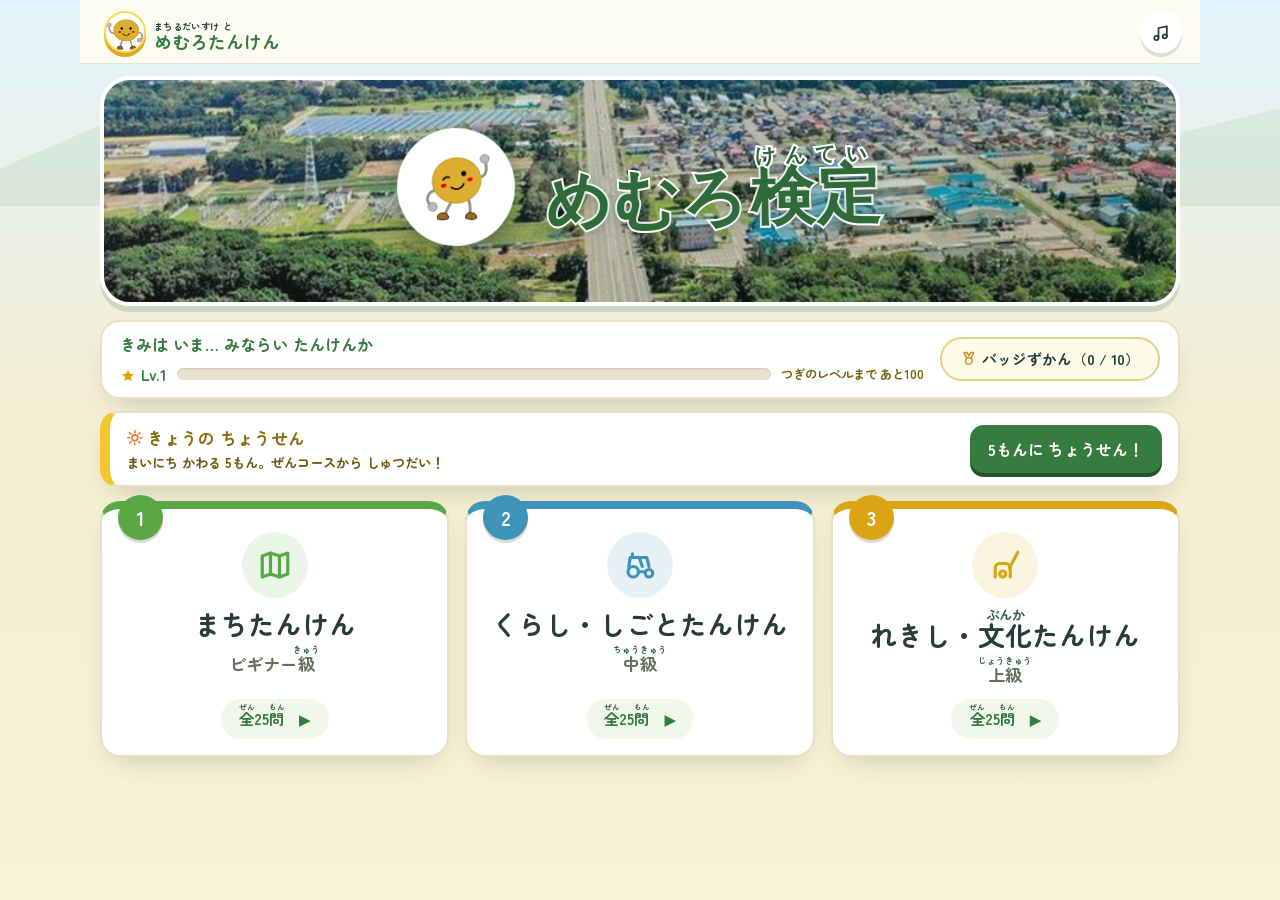
==== commit c61680b3: "Add files via upload" ====
--- a/index.html
+++ b/index.html
@@ -1153,6 +1153,63 @@
 @keyframes reward-sweep { to { left: 130%; } }
 @media (prefers-reduced-motion: reduce) {
   .reward-overlay, .reward-modal, .reward-shine { animation: none; }
+}
+
+/* ============================================================
+   Phase 18: 実機フィードバック対応
+   (ロゴのフチ / つぎへボタン / クイズ縦収まり / 結果画面はみ出し)
+   ============================================================ */
+
+/* 1) ロゴの白フチが太すぎてモヤモヤ → 細く上品に。二重の影で立体感 */
+.hero h1 {
+  -webkit-text-stroke-width: 4px;
+  text-shadow: 0 2px 0 rgba(255,255,255,.9), 0 5px 12px rgba(24, 52, 43, .32);
+}
+@media (max-width: 640px) { .hero h1 { -webkit-text-stroke-width: 3.5px; } }
+
+/* 2) 写真カーテンの高さ指定を戻す(16/9指定で逆に大きくなっていた) */
+@media (max-width: 640px) {
+  .image-frame { height: 92px; min-height: 0; aspect-ratio: auto; }
+}
+@media (max-width: 640px) and (max-height: 720px) {
+  .image-frame { height: 76px; }
+}
+
+/* 3) クイズ画面を もう一段コンパクトに(スクロールせず つぎへ まで) */
+@media (max-width: 640px) {
+  .question-card { padding: 9px 12px; }
+  .question-main { gap: 6px; }
+  #questionText { font-size: 1.08rem; line-height: 1.4; }
+  .read-button { min-height: 34px; margin-top: 2px; }
+  .choice-list { gap: 7px; }
+  .choice-button { min-height: 46px; padding: 7px 12px; }
+  .choice-button .choice-text { font-size: 1rem; }
+  .feedback { padding: 7px 10px; gap: 6px; }
+  /* つぎへボタン: 画面のいちばん下から少し浮かせて押しやすく */
+  .feedback { padding-bottom: 10px; }
+  .next-button { min-height: 48px; padding: 9px 18px; }
+}
+
+/* 4) 結果画面: まちがえてボタンが3つでも画面に収める */
+@media (max-width: 640px) {
+  .result-card { padding: 16px 14px; }
+  .result-seal, #sealRays { width: 76px; height: 76px; }
+  .result-card h2, #resultTitle { font-size: 1.5rem; margin: 2px 0; }
+  .score-display, .result-card .score-display { margin: 2px 0; }
+  #resultScore { font-size: 2.4rem; }
+  #resultSummary { font-size: .9rem; margin: 4px 0; }
+  .level-up-note { margin-top: 6px; padding: 5px 14px; font-size: .9rem; }
+  /* ボタンを縦に積んで、全部 画面内に収める */
+  .result-actions { flex-direction: column; gap: 8px; margin-top: 10px; }
+  .result-actions button { width: 100%; min-height: 48px; }
+  /* 認定証は全問正解のときだけ出るので、そのときは従来どおり */
+}
+/* 背の低い端末では結果カードの上下をさらに詰める */
+@media (max-width: 640px) and (max-height: 750px) {
+  .result-seal, #sealRays { width: 64px; height: 64px; }
+  .result-card h2, #resultTitle { font-size: 1.3rem; }
+  #resultScore { font-size: 2rem; }
+  .result-actions { margin-top: 8px; }
 }
 
 </style>
